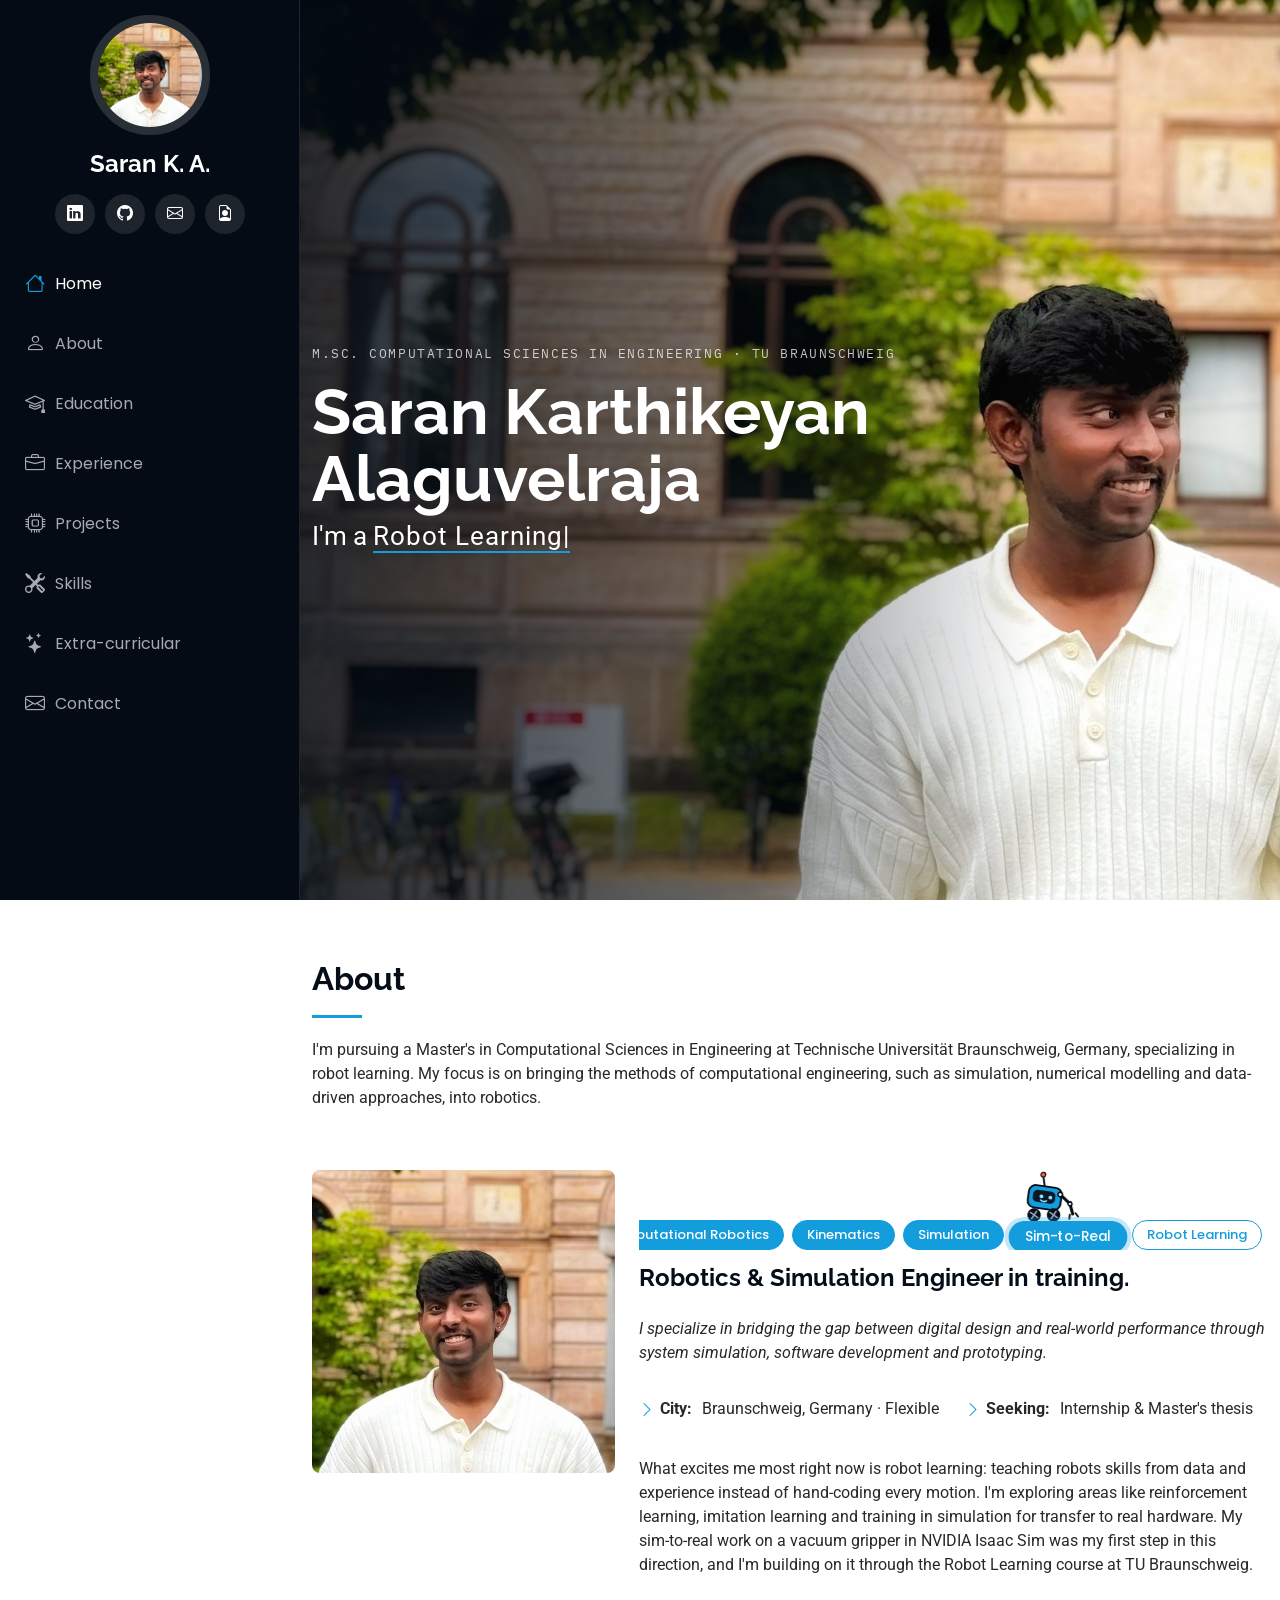
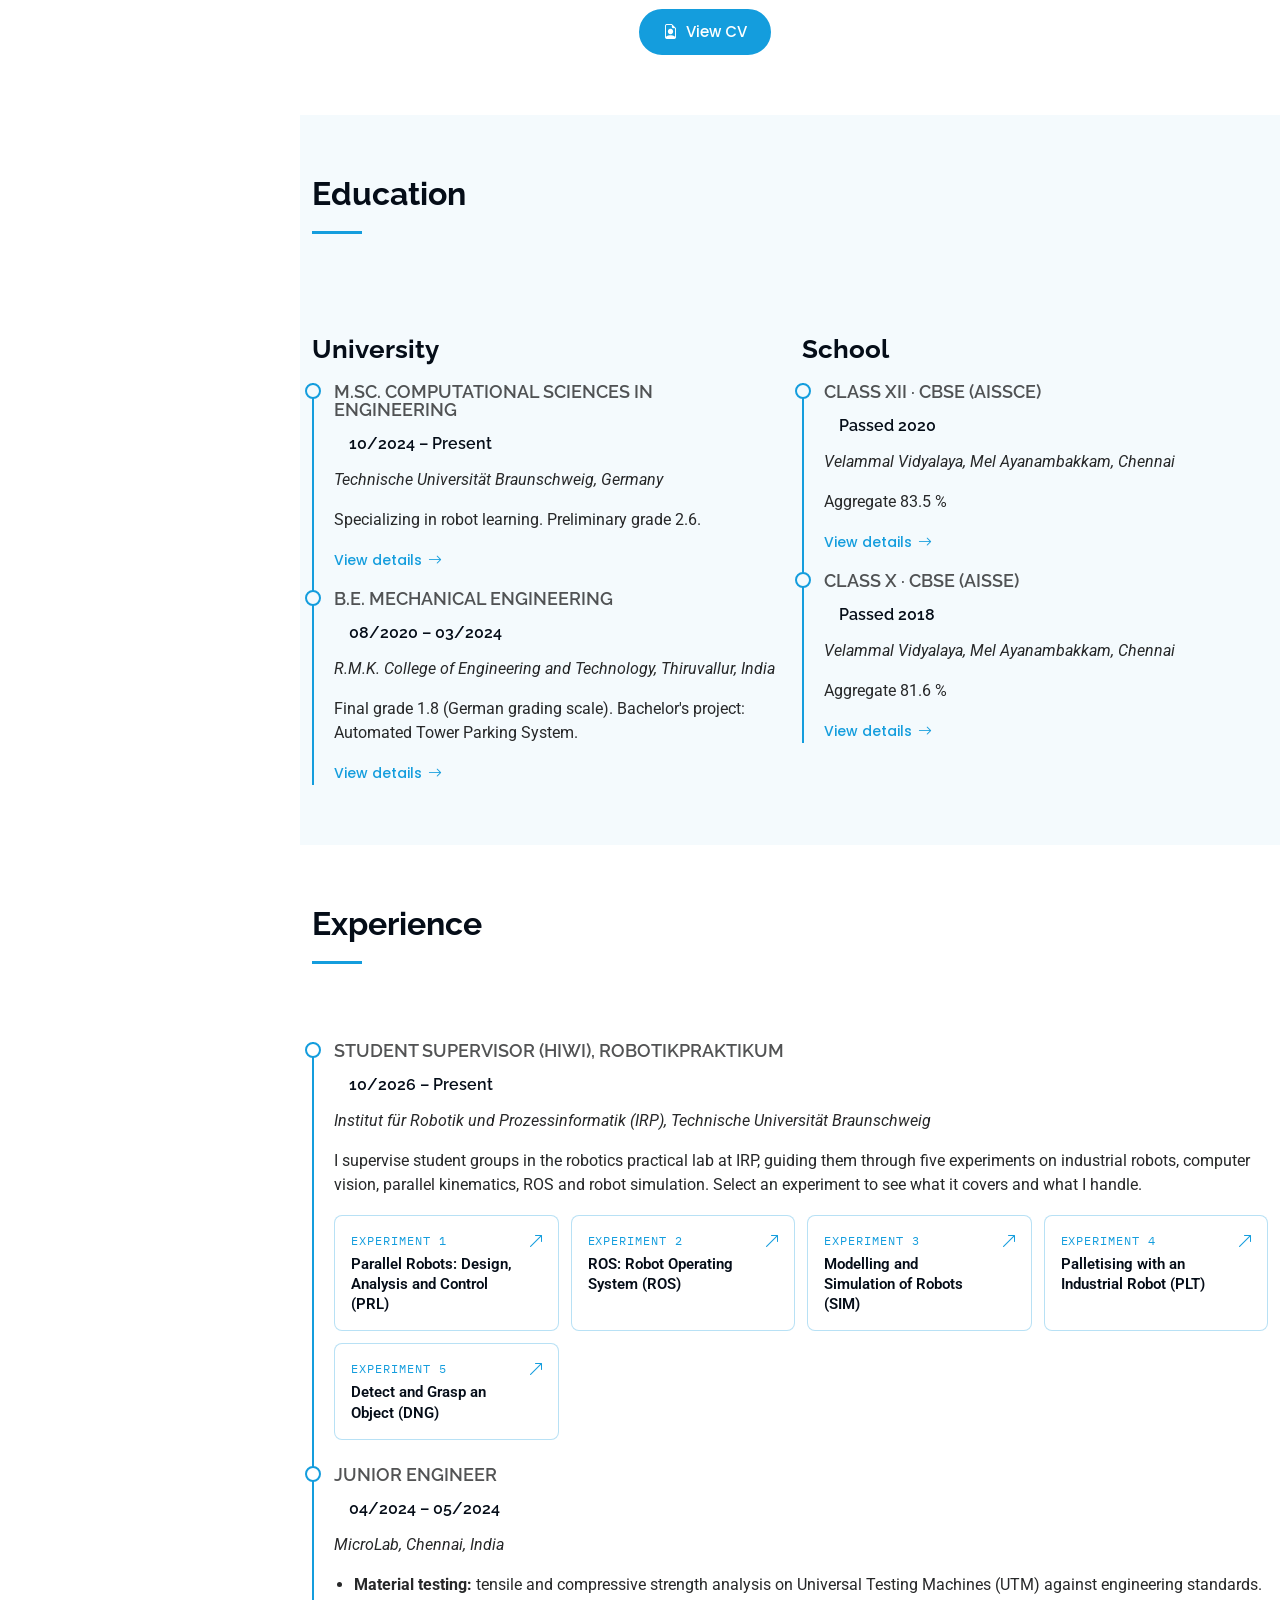
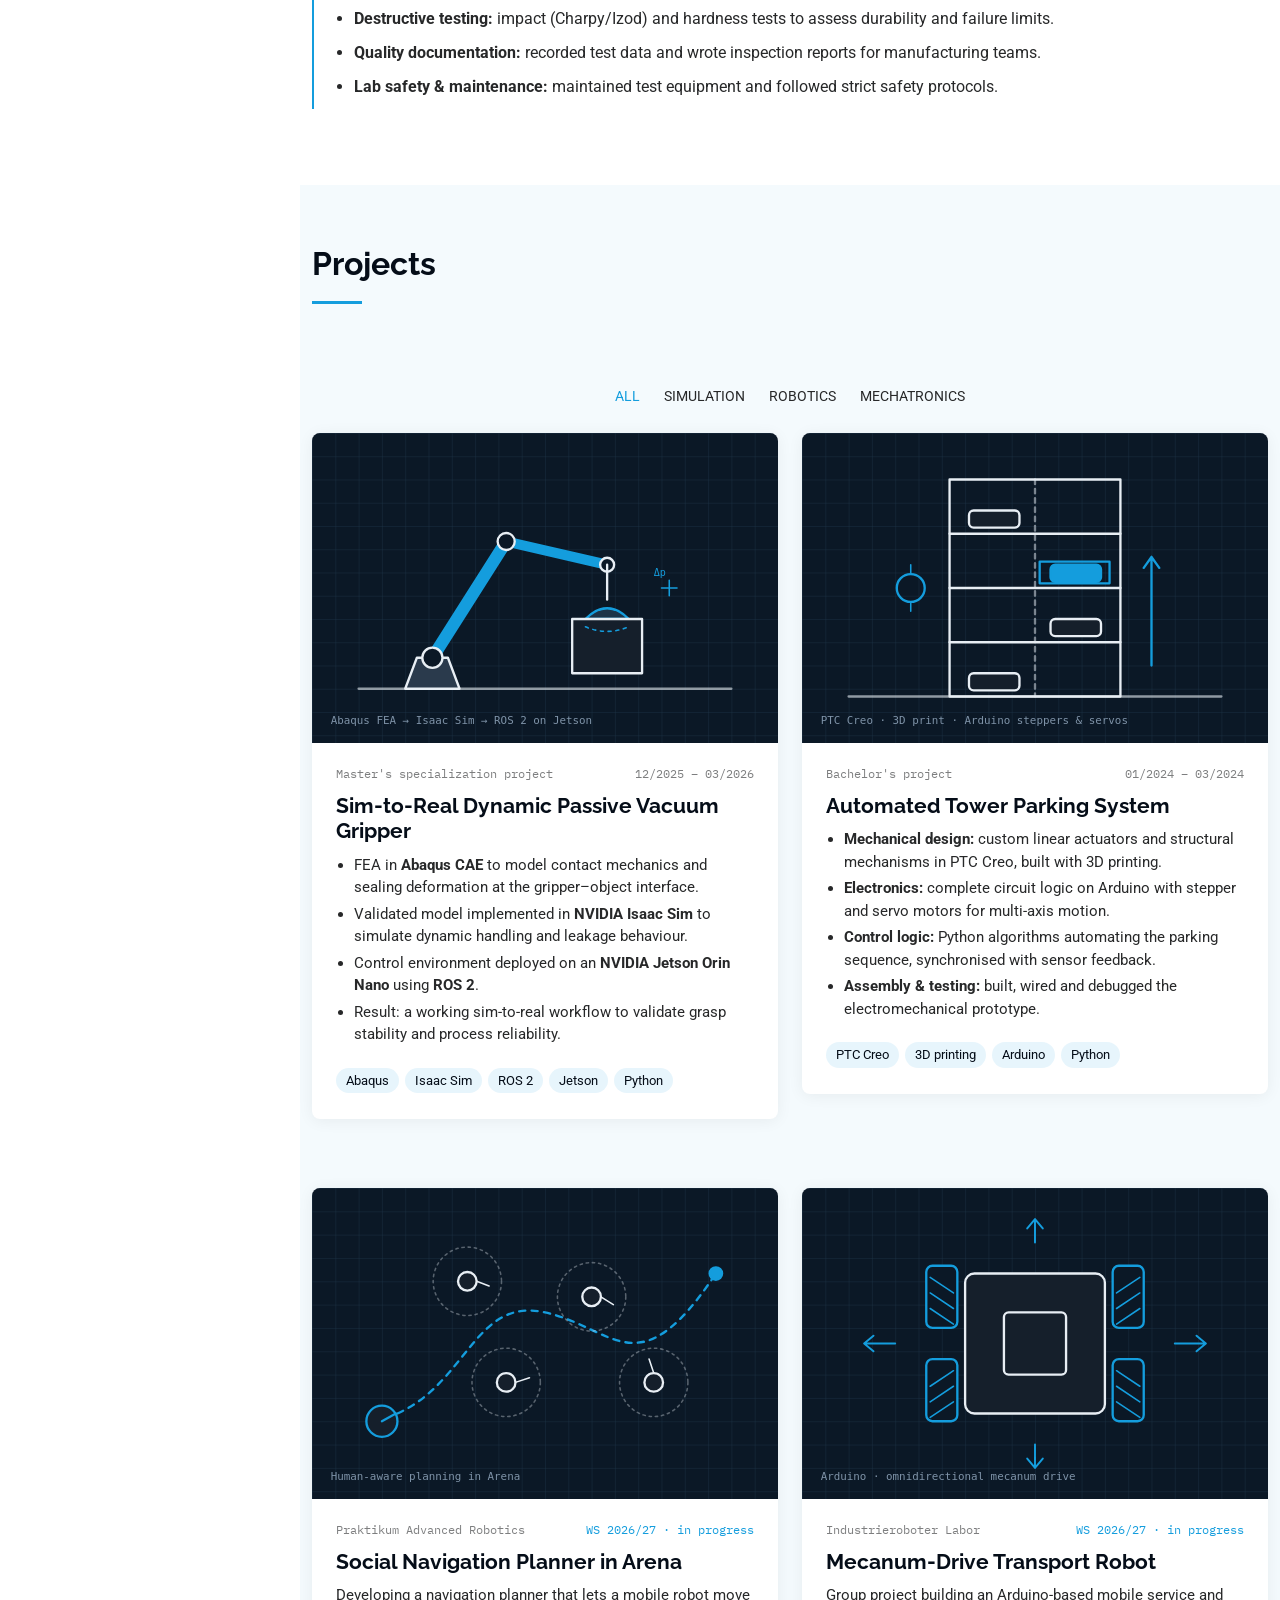
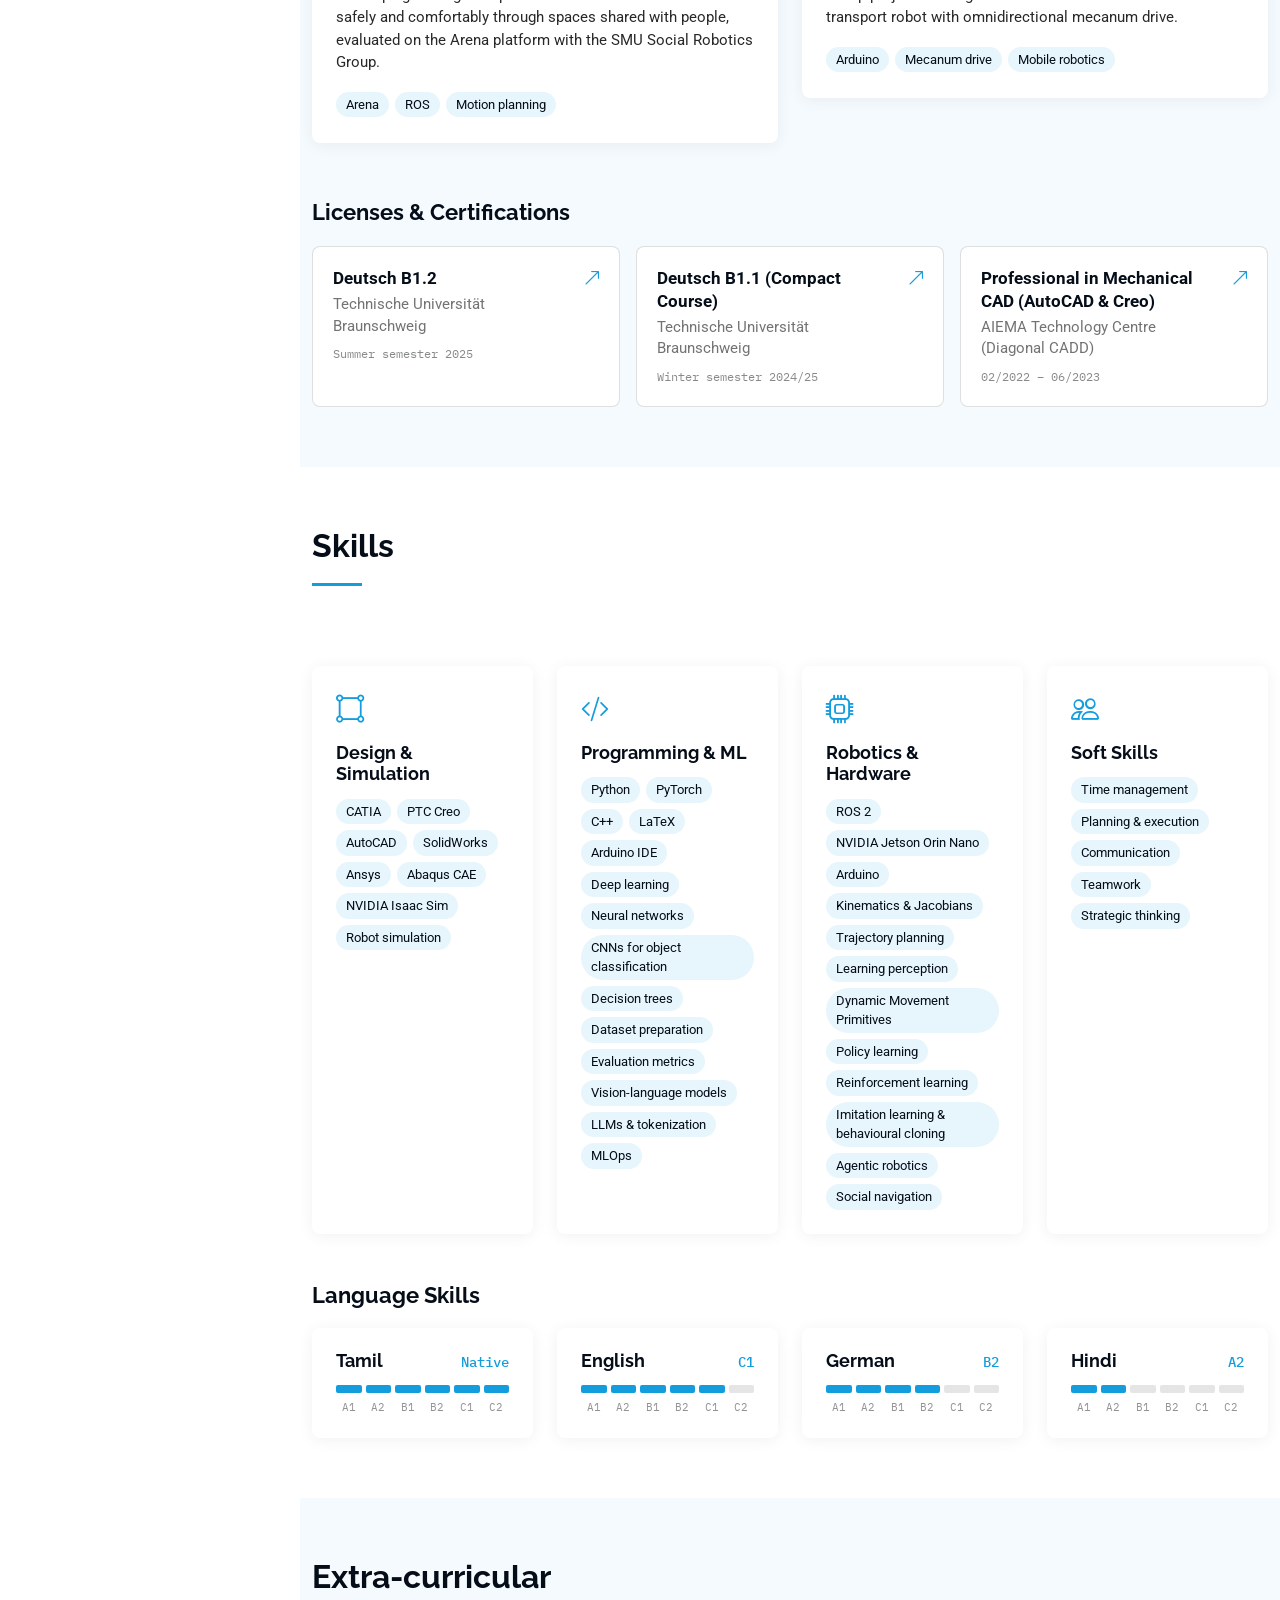
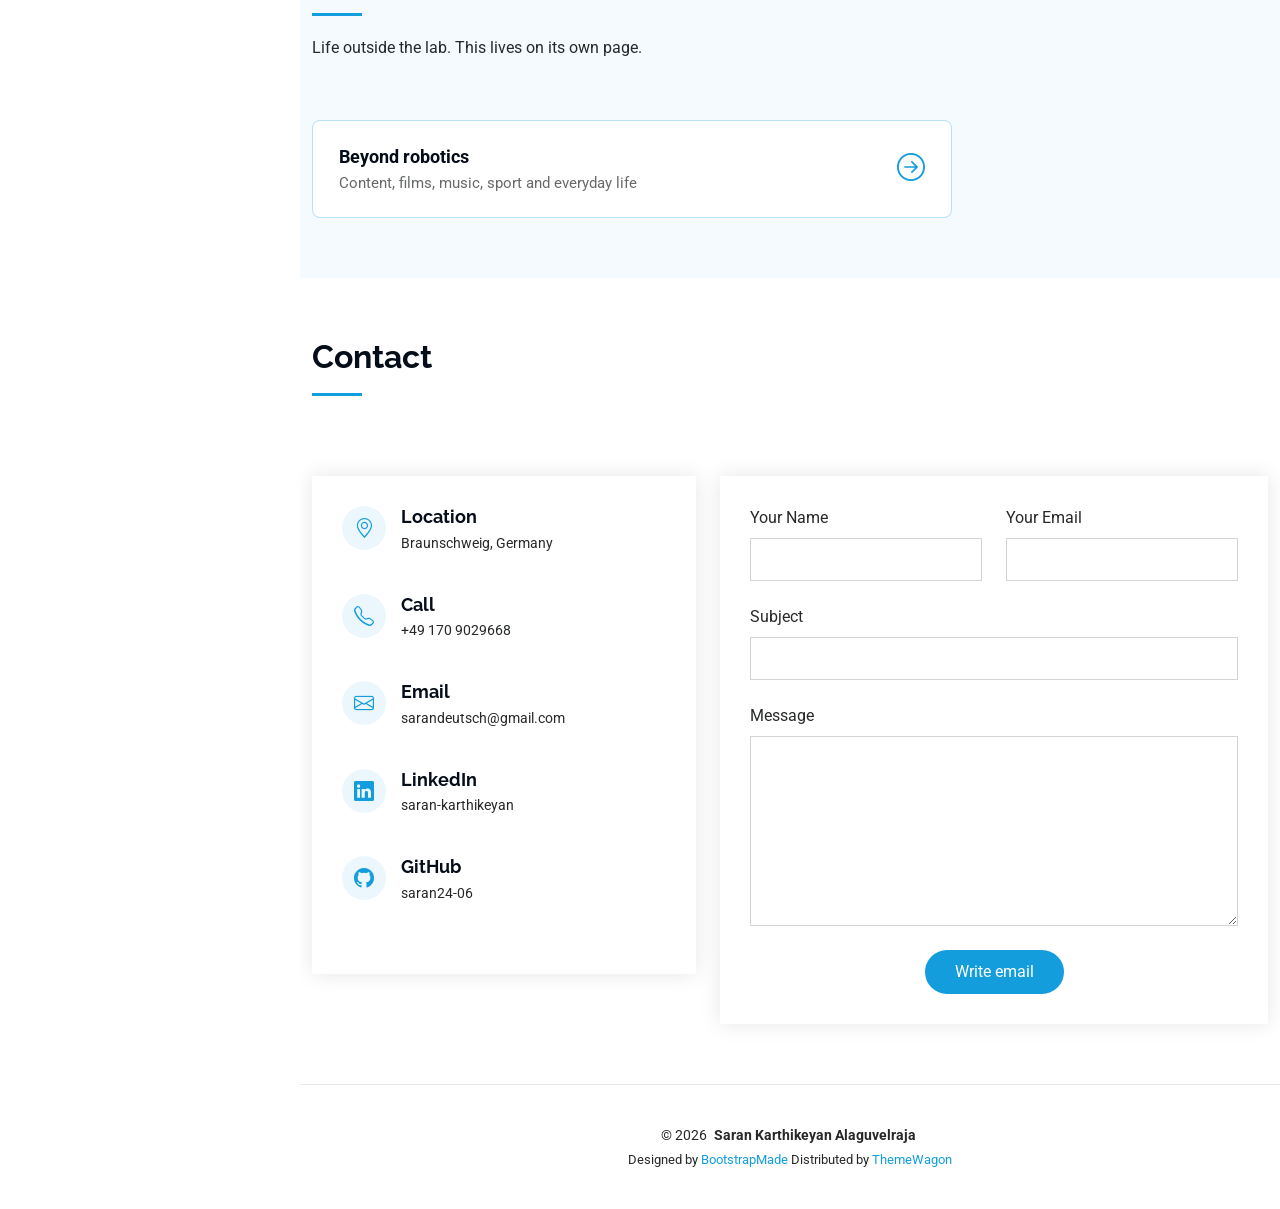
==== index.html @ 9e49f406 "Add files via upload" ====
<!DOCTYPE html>
<html lang="en">

<head>
  <meta charset="utf-8">
  <meta content="width=device-width, initial-scale=1.0" name="viewport">
  <title>Saran Karthikeyan Alaguvelraja | Robotics &amp; Simulation</title>
  <meta content="Portfolio of Saran Karthikeyan Alaguvelraja, M.Sc. student in Computational Sciences in Engineering at TU Braunschweig, working on robotics, simulation and sim-to-real transfer." name="description">
  <meta content="Saran Karthikeyan Alaguvelraja, robotics, Isaac Sim, ROS 2, sim-to-real, TU Braunschweig, mechanical engineering" name="keywords">

  <!-- Favicons -->
  <link href="assets/img/favicon.png" rel="icon">
  <link href="assets/img/apple-touch-icon.png" rel="apple-touch-icon">

  <!-- Fonts -->
  <link href="https://fonts.googleapis.com" rel="preconnect">
  <link href="https://fonts.gstatic.com" rel="preconnect" crossorigin>
  <link href="https://fonts.googleapis.com/css2?family=Roboto:wght@300;400;500;700&family=Poppins:wght@400;500;600;700&family=Raleway:wght@500;600;700;800&family=IBM+Plex+Mono:wght@400;500&display=swap" rel="stylesheet">

  <!-- Vendor CSS Files -->
  <link href="assets/vendor/bootstrap/css/bootstrap.min.css" rel="stylesheet">
  <link href="assets/vendor/bootstrap-icons/bootstrap-icons.css" rel="stylesheet">
  <link href="assets/vendor/aos/aos.css" rel="stylesheet">
  <link href="assets/vendor/glightbox/css/glightbox.min.css" rel="stylesheet">
  <link href="assets/vendor/swiper/swiper-bundle.min.css" rel="stylesheet">

  <!-- Main CSS File -->
  <link href="assets/css/main.css" rel="stylesheet">
  <!-- Custom additions (hero photo, project cards, pop-ups, languages) -->
  <link href="assets/css/custom.css" rel="stylesheet">

  <!-- =======================================================
  * Template Name: iPortfolio
  * Template URL: https://bootstrapmade.com/iportfolio-bootstrap-portfolio-websites-template/
  * Updated: Jun 29 2024 with Bootstrap v5.3.3
  * Author: BootstrapMade.com
  * License: https://bootstrapmade.com/license/
  ======================================================== -->
</head>

<body class="index-page">

  <header id="header" class="header dark-background d-flex flex-column">
    <i class="header-toggle d-xl-none bi bi-list"></i>

    <div class="profile-img">
      <img src="assets/img/profile.jpg" alt="Saran Karthikeyan Alaguvelraja" class="img-fluid rounded-circle">
    </div>

    <a href="index.html" class="logo d-flex align-items-center justify-content-center">
      <h1 class="sitename">Saran K. A.</h1>
    </a>

    <div class="social-links text-center">
      <a href="https://www.linkedin.com/in/saran-karthikeyan-8b158a219/" class="linkedin" target="_blank" rel="noopener" title="LinkedIn"><i class="bi bi-linkedin"></i></a>
      <a href="https://github.com/saran24-06" class="github" target="_blank" rel="noopener" title="GitHub"><i class="bi bi-github"></i></a>
      <a href="mailto:sarandeutsch@gmail.com" class="email" title="Email"><i class="bi bi-envelope"></i></a>
      <a href="#" data-bs-toggle="modal" data-bs-target="#cvModal" title="View CV"><i class="bi bi-file-earmark-person"></i></a>
    </div>

    <nav id="navmenu" class="navmenu">
      <ul>
        <li><a href="#hero" class="active"><i class="bi bi-house navicon"></i> Home</a></li>
        <li><a href="#about"><i class="bi bi-person navicon"></i> About</a></li>
        <li><a href="#education"><i class="bi bi-mortarboard navicon"></i> Education</a></li>
        <li><a href="#experience"><i class="bi bi-briefcase navicon"></i> Experience</a></li>
        <li><a href="#portfolio"><i class="bi bi-cpu navicon"></i> Projects</a></li>
        <li><a href="#skills"><i class="bi bi-tools navicon"></i> Skills</a></li>
        <li><a href="#extracurricular"><i class="bi bi-stars navicon"></i> Extra-curricular</a></li>
        <li><a href="#contact"><i class="bi bi-envelope navicon"></i> Contact</a></li>
      </ul>
    </nav>

  </header>

  <main class="main">

    <!-- Hero Section: background photo (assets/img/hero.jpg) -->
    <section id="hero" class="hero section dark-background">

      <img src="assets/img/hero.jpg" alt="Saran Karthikeyan Alaguvelraja in front of TU Braunschweig" class="hero-photo" data-aos="fade-in">

      <div class="container" data-aos="fade-up" data-aos-delay="100">
        <p class="hero-eyebrow">M.Sc. Computational Sciences in Engineering · TU Braunschweig</p>
        <h2>Saran Karthikeyan<br>Alaguvelraja</h2>
        <p>I'm a <span class="typed" data-typed-items="Robotics Engineer, Robot Learning Enthusiast">Robotics Engineer</span><span class="typed-cursor typed-cursor--blink" aria-hidden="true"></span></p>
      </div>

    </section><!-- /Hero Section -->

    <!-- About Section -->
    <section id="about" class="about section">

      <div class="container section-title" data-aos="fade-up">
        <h2>About</h2>
        <p>I'm pursuing a Master's in Computational Sciences in Engineering at Technische Universität Braunschweig, Germany, specializing in robot learning. My focus is on bringing the methods of computational engineering, such as simulation, numerical modelling and data-driven approaches, into robotics.</p>
      </div>

      <div class="container" data-aos="fade-up" data-aos-delay="100">

        <div class="row gy-4 justify-content-center">
          <div class="col-lg-4">
            <img src="assets/img/profile.jpg" class="img-fluid about-photo" alt="Saran Karthikeyan Alaguvelraja">
          </div>
          <div class="col-lg-8 content">
            <!-- Scroll rover: drives along the tags as you scroll into About (assets/js/rover.js) -->
            <div class="tag-scroller" id="rover-scroll">
              <div class="rover-track" id="rover-track">
                <div class="rover" id="rover" aria-hidden="true">
                  <svg viewBox="0 0 96 80" width="72" height="60">
                    <g class="rv-body-group">
                      <line x1="34" y1="22" x2="30" y2="8" class="rv-line"/>
                      <circle cx="30" cy="7" r="3.2" class="rv-led"/>
                      <rect x="14" y="22" width="44" height="30" rx="9" class="rv-body"/>
                      <rect x="20" y="28" width="30" height="16" rx="6" class="rv-face"/>
                      <g class="rv-eyes"><circle cx="29" cy="36" r="2.6" class="rv-eye"/><circle cx="41" cy="36" r="2.6" class="rv-eye"/></g>
                      <path d="M31 41 q4 3 8 0" class="rv-smile"/>
                      <g class="rv-arm" transform="translate(56 30)">
                        <g class="rv-upper"><line x1="0" y1="0" x2="18" y2="0" class="rv-link"/>
                          <g class="rv-fore" transform="translate(18 0)"><line x1="0" y1="0" x2="14" y2="0" class="rv-link"/>
                            <path d="M14 -4 l5 -2 M14 4 l5 2" class="rv-claw"/><circle cx="0" cy="0" r="2.6" class="rv-joint"/></g>
                          <circle cx="0" cy="0" r="3" class="rv-joint"/></g>
                      </g>
                    </g>
                    <g class="rv-wheel" transform="translate(24 60)"><circle r="9" class="rv-tyre"/><line x1="-6" y1="0" x2="6" y2="0" class="rv-spoke"/><line x1="0" y1="-6" x2="0" y2="6" class="rv-spoke"/></g>
                    <g class="rv-wheel" transform="translate(50 60)"><circle r="9" class="rv-tyre"/><line x1="-6" y1="0" x2="6" y2="0" class="rv-spoke"/><line x1="0" y1="-6" x2="0" y2="6" class="rv-spoke"/></g>
                  </svg>
                </div>
                <div class="about-tags" id="about-tags"><span>Computational Robotics</span><span>Kinematics</span><span>Simulation</span><span>Sim-to-Real</span><span>Robot Learning</span></div>
              </div>
            </div>
            <h2>Robotics &amp; Simulation Engineer in training.</h2>
            <p class="fst-italic py-3">
              I specialize in bridging the gap between digital design and real-world performance through system simulation, software development and prototyping.
            </p>
            <div class="row">
              <div class="col-lg-6">
                <ul>
                  <li><i class="bi bi-chevron-right"></i> <strong>City:</strong> <span>Braunschweig, Germany · Flexible</span></li>
                </ul>
              </div>
              <div class="col-lg-6">
                <ul>
                  <li><i class="bi bi-chevron-right"></i> <strong>Seeking:</strong> <span>Internship &amp; Master's thesis</span></li>
                </ul>
              </div>
            </div>
            <p class="py-3">
              What excites me most right now is robot learning: teaching robots skills from data and experience instead of hand-coding every motion. I'm exploring areas like reinforcement learning, imitation learning and training in simulation for transfer to real hardware. My sim-to-real work on a vacuum gripper in NVIDIA Isaac Sim was my first step in this direction, and I'm building on it through the Robot Learning course at TU Braunschweig.
            </p>
            <div class="about-actions">
              <button type="button" class="btn-cv primary" data-bs-toggle="modal" data-bs-target="#cvModal"><i class="bi bi-file-earmark-person"></i> View CV</button>
            </div>
          </div>
        </div>

      </div>

    </section><!-- /About Section -->

    <!-- Education Section -->
    <section id="education" class="resume education section light-background">

      <div class="container section-title" data-aos="fade-up">
        <h2>Education</h2>
      </div>

      <div class="container">
        <div class="row">

          <div class="col-lg-6" data-aos="fade-up" data-aos-delay="100">
            <h3 class="resume-title">University</h3>
            <div class="resume-item">
              <h4>M.Sc. Computational Sciences in Engineering</h4>
              <h5>10/2024 – Present</h5>
              <p><em>Technische Universität Braunschweig, Germany</em></p>
              <p>Specializing in robot learning. Preliminary grade 2.6.</p>
              <button type="button" class="detail-link" data-edu="edu-msc">View details <i class="bi bi-arrow-right"></i></button>
            </div>
            <div class="resume-item">
              <h4>B.E. Mechanical Engineering</h4>
              <h5>08/2020 – 03/2024</h5>
              <p><em>R.M.K. College of Engineering and Technology, Thiruvallur, India</em></p>
              <p>Final grade 1.8 (German grading scale). Bachelor's project: Automated Tower Parking System.</p>
              <button type="button" class="detail-link" data-edu="edu-be">View details <i class="bi bi-arrow-right"></i></button>
            </div>
          </div>

          <div class="col-lg-6" data-aos="fade-up" data-aos-delay="200">
            <h3 class="resume-title">School</h3>
            <div class="resume-item">
              <h4>Class XII · CBSE (AISSCE)</h4>
              <h5>Passed 2020</h5>
              <p><em>Velammal Vidyalaya, Mel Ayanambakkam, Chennai</em></p>
              <p>Aggregate 83.5 %</p>
              <button type="button" class="detail-link" data-edu="edu-12">View details <i class="bi bi-arrow-right"></i></button>
            </div>
            <div class="resume-item">
              <h4>Class X · CBSE (AISSE)</h4>
              <h5>Passed 2018</h5>
              <p><em>Velammal Vidyalaya, Mel Ayanambakkam, Chennai</em></p>
              <p>Aggregate 81.6 %</p>
              <button type="button" class="detail-link" data-edu="edu-10">View details <i class="bi bi-arrow-right"></i></button>
            </div>
          </div>

        </div>
      </div>

    </section><!-- /Education Section -->

    <!-- Experience Section -->
    <section id="experience" class="resume experience section">

      <div class="container section-title" data-aos="fade-up">
        <h2>Experience</h2>
      </div>

      <div class="container">

        <div class="resume-item" data-aos="fade-up" data-aos-delay="100">
          <h4>Student Supervisor (HiWi), Robotikpraktikum</h4>
          <h5>10/2026 – Present</h5>
          <p><em>Institut für Robotik und Prozessinformatik (IRP), Technische Universität Braunschweig</em></p>
          <p>I supervise student groups in the robotics practical lab at IRP, guiding them through five experiments on industrial robots, computer vision, parallel kinematics, ROS and robot simulation. Select an experiment to see what it covers and what I handle.</p>

          <div class="topic-grid">
            <!-- Each button opens the experiment pop-up. Edit titles and texts in the TOPICS list near the end of this file. -->
            <button type="button" class="topic-card" data-topic="0"><span class="topic-no">Experiment 1</span><span class="topic-name">Topic title coming soon</span><i class="bi bi-arrow-up-right"></i></button>
            <button type="button" class="topic-card" data-topic="1"><span class="topic-no">Experiment 2</span><span class="topic-name">Topic title coming soon</span><i class="bi bi-arrow-up-right"></i></button>
            <button type="button" class="topic-card" data-topic="2"><span class="topic-no">Experiment 3</span><span class="topic-name">Topic title coming soon</span><i class="bi bi-arrow-up-right"></i></button>
            <button type="button" class="topic-card" data-topic="3"><span class="topic-no">Experiment 4</span><span class="topic-name">Topic title coming soon</span><i class="bi bi-arrow-up-right"></i></button>
            <button type="button" class="topic-card" data-topic="4"><span class="topic-no">Experiment 5</span><span class="topic-name">Topic title coming soon</span><i class="bi bi-arrow-up-right"></i></button>
          </div>
        </div>

        <div class="resume-item" data-aos="fade-up" data-aos-delay="200">
          <h4>Junior Engineer</h4>
          <h5>04/2024 – 05/2024</h5>
          <p><em>MicroLab, Chennai, India</em></p>
          <ul>
            <li><strong>Material testing:</strong> tensile and compressive strength analysis on Universal Testing Machines (UTM) against engineering standards.</li>
            <li><strong>Destructive testing:</strong> impact (Charpy/Izod) and hardness tests to assess durability and failure limits.</li>
            <li><strong>Quality documentation:</strong> recorded test data and wrote inspection reports for manufacturing teams.</li>
            <li><strong>Lab safety &amp; maintenance:</strong> maintained test equipment and followed strict safety protocols.</li>
          </ul>
        </div>

      </div>

    </section><!-- /Experience Section -->

    <!-- Projects Section (uses the template's filterable portfolio grid) -->
    <section id="portfolio" class="portfolio section light-background">

      <div class="container section-title" data-aos="fade-up">
        <h2>Projects</h2>
      </div>

      <div class="container">

        <div class="isotope-layout" data-default-filter="*" data-layout="fitRows" data-sort="original-order">

          <ul class="portfolio-filters isotope-filters" data-aos="fade-up" data-aos-delay="100">
            <li data-filter="*" class="filter-active">All</li>
            <li data-filter=".filter-sim">Simulation</li>
            <li data-filter=".filter-robotics">Robotics</li>
            <li data-filter=".filter-mechatronics">Mechatronics</li>
          </ul>

          <div class="row gy-4 isotope-container" data-aos="fade-up" data-aos-delay="200">

            <div class="col-lg-6 portfolio-item isotope-item filter-sim filter-robotics">
              <article class="project-card">
                <a href="assets/img/portfolio/vacuum-gripper.svg" class="glightbox project-img" data-gallery="projects" title="Sim-to-Real Dynamic Passive Vacuum Gripper">
                  <img src="assets/img/portfolio/vacuum-gripper.svg" class="img-fluid" alt="Drawing of a robot arm with a suction gripper lifting a box">
                </a>
                <div class="project-body">
                  <div class="project-meta"><span>Master's specialization project</span><span>12/2025 – 03/2026</span></div>
                  <h3>Sim-to-Real Dynamic Passive Vacuum Gripper</h3>
                  <ul>
                    <li>FEA in <strong>Abaqus CAE</strong> to model contact mechanics and sealing deformation at the gripper–object interface.</li>
                    <li>Validated model implemented in <strong>NVIDIA Isaac Sim</strong> to simulate dynamic handling and leakage behaviour.</li>
                    <li>Control environment deployed on an <strong>NVIDIA Jetson Orin Nano</strong> using <strong>ROS 2</strong>.</li>
                    <li>Result: a working sim-to-real workflow to validate grasp stability and process reliability.</li>
                  </ul>
                  <div class="chips"><span>Abaqus</span><span>Isaac Sim</span><span>ROS 2</span><span>Jetson</span><span>Python</span></div>
                </div>
              </article>
            </div>

            <div class="col-lg-6 portfolio-item isotope-item filter-mechatronics">
              <article class="project-card">
                <a href="assets/img/portfolio/tower-parking.svg" class="glightbox project-img" data-gallery="projects" title="Automated Tower Parking System">
                  <img src="assets/img/portfolio/tower-parking.svg" class="img-fluid" alt="Drawing of a multi-level parking tower with a lift">
                </a>
                <div class="project-body">
                  <div class="project-meta"><span>Bachelor's project</span><span>01/2024 – 03/2024</span></div>
                  <h3>Automated Tower Parking System</h3>
                  <ul>
                    <li><strong>Mechanical design:</strong> custom linear actuators and structural mechanisms in PTC Creo, built with 3D printing.</li>
                    <li><strong>Electronics:</strong> complete circuit logic on Arduino with stepper and servo motors for multi-axis motion.</li>
                    <li><strong>Control logic:</strong> Python algorithms automating the parking sequence, synchronised with sensor feedback.</li>
                    <li><strong>Assembly &amp; testing:</strong> built, wired and debugged the electromechanical prototype.</li>
                  </ul>
                  <div class="chips"><span>PTC Creo</span><span>3D printing</span><span>Arduino</span><span>Python</span></div>
                </div>
              </article>
            </div>

            <div class="col-lg-6 portfolio-item isotope-item filter-robotics filter-sim">
              <article class="project-card">
                <a href="assets/img/portfolio/social-navigation.svg" class="glightbox project-img" data-gallery="projects" title="Social Navigation Planner">
                  <img src="assets/img/portfolio/social-navigation.svg" class="img-fluid" alt="Drawing of a robot path curving around pedestrians">
                </a>
                <div class="project-body">
                  <div class="project-meta"><span>Praktikum Advanced Robotics</span><span class="in-progress">WS 2026/27 · in progress</span></div>
                  <h3>Social Navigation Planner in Arena</h3>
                  <p>Developing a navigation planner that lets a mobile robot move safely and comfortably through spaces shared with people, evaluated on the Arena platform with the SMU Social Robotics Group.</p>
                  <div class="chips"><span>Arena</span><span>ROS</span><span>Motion planning</span></div>
                </div>
              </article>
            </div>

            <div class="col-lg-6 portfolio-item isotope-item filter-robotics filter-mechatronics">
              <article class="project-card">
                <a href="assets/img/portfolio/mecanum-robot.svg" class="glightbox project-img" data-gallery="projects" title="Mecanum-Drive Transport Robot">
                  <img src="assets/img/portfolio/mecanum-robot.svg" class="img-fluid" alt="Top-view drawing of a mecanum-wheel robot chassis">
                </a>
                <div class="project-body">
                  <div class="project-meta"><span>Industrieroboter Labor</span><span class="in-progress">WS 2026/27 · in progress</span></div>
                  <h3>Mecanum-Drive Transport Robot</h3>
                  <p>Group project building an Arduino-based mobile service and transport robot with omnidirectional mecanum drive.</p>
                  <div class="chips"><span>Arduino</span><span>Mecanum drive</span><span>Mobile robotics</span></div>
                </div>
              </article>
            </div>

          </div>

        </div>


        <div class="certs-block" data-aos="fade-up">
          <h3 class="sub-title">Licenses &amp; Certifications</h3>
          <div class="cert-grid">
            <button type="button" class="cert-tile" data-bs-toggle="modal" data-bs-target="#certB12">
              <span class="cert-name">Deutsch B1.2</span>
              <span class="cert-issuer">Technische Universität Braunschweig</span>
              <span class="cert-date">Summer semester 2025</span>
              <i class="bi bi-arrow-up-right"></i>
            </button>
            <button type="button" class="cert-tile" data-bs-toggle="modal" data-bs-target="#certB11">
              <span class="cert-name">Deutsch B1.1 (Compact Course)</span>
              <span class="cert-issuer">Technische Universität Braunschweig</span>
              <span class="cert-date">Winter semester 2024/25</span>
              <i class="bi bi-arrow-up-right"></i>
            </button>
            <button type="button" class="cert-tile" data-bs-toggle="modal" data-bs-target="#certModal">
              <span class="cert-name">Professional in Mechanical CAD (AutoCAD &amp; Creo)</span>
              <span class="cert-issuer">AIEMA Technology Centre (Diagonal CADD)</span>
              <span class="cert-date">02/2022 – 06/2023</span>
              <i class="bi bi-arrow-up-right"></i>
            </button>
          </div>
        </div>
      </div>

    </section><!-- /Projects Section -->

    <!-- Skills Section -->
    <section id="skills" class="skills section">

      <div class="container section-title" data-aos="fade-up">
        <h2>Skills</h2>
      </div>

      <div class="container" data-aos="fade-up" data-aos-delay="100">
        <div class="row gy-4">

          <div class="col-lg-3 col-md-6">
            <div class="skill-group">
              <i class="bi bi-bounding-box-circles"></i>
              <h4>Design &amp; Simulation</h4>
              <div class="chips">
                <span>CATIA</span><span>PTC Creo</span><span>AutoCAD</span><span>SolidWorks</span><span>Ansys</span><span>Abaqus CAE</span><span>NVIDIA Isaac Sim</span><span>Robot simulation</span>
              </div>
            </div>
          </div>

          <div class="col-lg-3 col-md-6">
            <div class="skill-group">
              <i class="bi bi-code-slash"></i>
              <h4>Programming &amp; ML</h4>
              <div class="chips">
                <span>Python</span><span>PyTorch</span><span>C++</span><span>LaTeX</span><span>Arduino IDE</span><span>Deep learning</span><span>Neural networks</span><span>CNNs for object classification</span><span>Decision trees</span><span>Dataset preparation</span><span>Evaluation metrics</span><span>Vision-language models</span><span>LLMs &amp; tokenization</span><span>MLOps</span>
              </div>
            </div>
          </div>

          <div class="col-lg-3 col-md-6">
            <div class="skill-group">
              <i class="bi bi-cpu"></i>
              <h4>Robotics &amp; Hardware</h4>
              <div class="chips">
                <span>ROS 2</span><span>NVIDIA Jetson Orin Nano</span><span>Arduino</span><span>Kinematics &amp; Jacobians</span><span>Trajectory planning</span><span>Learning perception</span><span>Dynamic Movement Primitives</span><span>Policy learning</span><span>Reinforcement learning</span><span>Imitation learning &amp; behavioural cloning</span><span>Agentic robotics</span><span>Social navigation</span>
              </div>
            </div>
          </div>

          <div class="col-lg-3 col-md-6">
            <div class="skill-group">
              <i class="bi bi-people"></i>
              <h4>Soft Skills</h4>
              <div class="chips">
                <span>Time management</span><span>Planning &amp; execution</span><span>Communication</span><span>Teamwork</span><span>Strategic thinking</span>
              </div>
            </div>
          </div>

        </div>

        <h3 class="sub-title" data-aos="fade-up">Language Skills</h3>
        <div class="row gy-4" data-aos="fade-up" data-aos-delay="100">
          <!-- CEFR scale: fill = how many of A1 A2 B1 B2 C1 C2 are reached -->
          <div class="col-lg-3 col-md-6">
            <div class="lang-card">
              <div class="lang-head"><h4>Tamil</h4><span class="lang-level">Native</span></div>
              <div class="cefr" aria-label="Native speaker"><i class="on"></i><i class="on"></i><i class="on"></i><i class="on"></i><i class="on"></i><i class="on"></i></div>
              <div class="cefr-scale"><span>A1</span><span>A2</span><span>B1</span><span>B2</span><span>C1</span><span>C2</span></div>
            </div>
          </div>
          <div class="col-lg-3 col-md-6">
            <div class="lang-card">
              <div class="lang-head"><h4>English</h4><span class="lang-level">C1</span></div>
              <div class="cefr" aria-label="Level C1"><i class="on"></i><i class="on"></i><i class="on"></i><i class="on"></i><i class="on"></i><i></i></div>
              <div class="cefr-scale"><span>A1</span><span>A2</span><span>B1</span><span>B2</span><span>C1</span><span>C2</span></div>
            </div>
          </div>
          <div class="col-lg-3 col-md-6">
            <div class="lang-card">
              <div class="lang-head"><h4>German</h4><span class="lang-level">B2</span></div>
              <div class="cefr" aria-label="Level B2"><i class="on"></i><i class="on"></i><i class="on"></i><i class="on"></i><i></i><i></i></div>
              <div class="cefr-scale"><span>A1</span><span>A2</span><span>B1</span><span>B2</span><span>C1</span><span>C2</span></div>
            </div>
          </div>
          <div class="col-lg-3 col-md-6">
            <div class="lang-card">
              <div class="lang-head"><h4>Hindi</h4><span class="lang-level">A2</span></div>
              <div class="cefr" aria-label="Level A2"><i class="on"></i><i class="on"></i><i></i><i></i><i></i><i></i></div>
              <div class="cefr-scale"><span>A1</span><span>A2</span><span>B1</span><span>B2</span><span>C1</span><span>C2</span></div>
            </div>
          </div>
        </div>
      </div>

    </section><!-- /Skills Section -->

    <!-- Extra-curricular Section: links to a separate, personal page (life.html) -->
    <section id="extracurricular" class="extracurricular section light-background">

      <div class="container section-title" data-aos="fade-up">
        <h2>Extra-curricular</h2>
        <p>Life outside the lab. This lives on its own page.</p>
      </div>

      <div class="container" data-aos="fade-up" data-aos-delay="100">
        <a href="life.html" class="life-link">
          <span class="life-text">
            <strong>Beyond robotics</strong>
            <span>Content, films, music, sport and everyday life</span>
          </span>
          <i class="bi bi-arrow-right-circle"></i>
        </a>
      </div>

    </section><!-- /Extra-curricular Section -->

    <!-- Contact Section -->
    <section id="contact" class="contact section">

      <div class="container section-title" data-aos="fade-up">
        <h2>Contact</h2>
      </div>

      <div class="container" data-aos="fade-up" data-aos-delay="100">

        <div class="row gy-4">

          <div class="col-lg-5">
            <div class="info-wrap">
              <div class="info-item d-flex" data-aos="fade-up" data-aos-delay="200">
                <i class="bi bi-geo-alt flex-shrink-0"></i>
                <div>
                  <h3>Location</h3>
                  <p>Braunschweig, Germany</p>
                </div>
              </div>

              <div class="info-item d-flex" data-aos="fade-up" data-aos-delay="300">
                <i class="bi bi-telephone flex-shrink-0"></i>
                <div>
                  <h3>Call</h3>
                  <p>+49 170 9029668</p>
                </div>
              </div>

              <div class="info-item d-flex" data-aos="fade-up" data-aos-delay="400">
                <i class="bi bi-envelope flex-shrink-0"></i>
                <div>
                  <h3>Email</h3>
                  <p><a href="mailto:sarandeutsch@gmail.com">sarandeutsch@gmail.com</a></p>
                </div>
              </div>

              <div class="info-item d-flex" data-aos="fade-up" data-aos-delay="500">
                <i class="bi bi-linkedin flex-shrink-0"></i>
                <div>
                  <h3>LinkedIn</h3>
                  <p><a href="https://www.linkedin.com/in/saran-karthikeyan-8b158a219/" target="_blank" rel="noopener">saran-karthikeyan</a></p>
                </div>
              </div>

              <div class="info-item d-flex" data-aos="fade-up" data-aos-delay="600">
                <i class="bi bi-github flex-shrink-0"></i>
                <div>
                  <h3>GitHub</h3>
                  <p><a href="https://github.com/saran24-06" target="_blank" rel="noopener">saran24-06</a></p>
                </div>
              </div>
            </div>
          </div>

          <div class="col-lg-7">
            <!-- GitHub Pages can't run PHP, so this form opens the visitor's email app with the message filled in -->
            <form id="mail-form" class="php-email-form" data-aos="fade-up" data-aos-delay="200">
              <div class="row gy-4">
                <div class="col-md-6">
                  <label for="name-field" class="pb-2">Your Name</label>
                  <input type="text" name="name" id="name-field" class="form-control" required>
                </div>
                <div class="col-md-6">
                  <label for="email-field" class="pb-2">Your Email</label>
                  <input type="email" class="form-control" name="email" id="email-field" required>
                </div>
                <div class="col-md-12">
                  <label for="subject-field" class="pb-2">Subject</label>
                  <input type="text" class="form-control" name="subject" id="subject-field" required>
                </div>
                <div class="col-md-12">
                  <label for="message-field" class="pb-2">Message</label>
                  <textarea class="form-control" name="message" rows="8" id="message-field" required></textarea>
                </div>
                <div class="col-md-12 text-center">
                  <button type="submit">Write email</button>
                </div>
              </div>
            </form>
          </div>

        </div>

      </div>

    </section><!-- /Contact Section -->

  </main>

  <!-- Education pop-up -->
  <div class="modal fade info-modal" id="eduModal" tabindex="-1" aria-labelledby="eduModalLabel" aria-hidden="true">
    <div class="modal-dialog modal-xl modal-dialog-centered modal-dialog-scrollable">
      <div class="modal-content">
        <div class="modal-header">
          <h2 class="modal-title" id="eduModalLabel">Education</h2>
          <button type="button" class="btn-close" data-bs-dismiss="modal" aria-label="Close"></button>
        </div>
        <div class="modal-body">

          <article class="edu-entry" id="edu-msc">
            <h3>Master of Science (M.Sc.) · Computational Sciences in Engineering</h3>
            <p class="edu-meta">Technische Universität Braunschweig · Braunschweig, Germany · Oct 2024 – Present</p>
            <p>Engineering track: Solid and Structural Mechanics, with my own focus on robotics and robot learning.</p>
            <ul>
              <li><strong>Preliminary grade:</strong> 2.6</li>
              <li><strong>Student Project:</strong> <em>FEA-based investigation and simulation of dynamic vacuum gripper behaviour in passive vacuum handling</em> · Grade 1.7</li>
              <li><strong>Completed coursework:</strong> Ordinary Differential Equations, Partial Differential Equations, Numerical Methods for Ordinary and Partial Differential Equations, Algorithms &amp; Programming, Linear Continuum Mechanics, Nonlinear Solid Mechanics (1.7), Scientific Software Engineering – Lab, Robotics 1 – Technical and Mathematical Basics (1.7), Robotics 2 – Programming, Modelling, Planning, Introduction to Computational Engineering.</li>
              <li><strong>Planned coursework:</strong> Robot Learning, Pattern Recognition, Industrieroboter, Industrieroboter Labor, Praktikum Advanced Robotics.</li>
            </ul>
          </article>

          <article class="edu-entry" id="edu-be">
            <h3>Bachelor of Engineering (B.E.) · Mechanical Engineering</h3>
            <p class="edu-meta">R.M.K. College of Engineering and Technology · Thiruvallur, India · Aug 2020 – Mar 2024</p>
            <ul>
              <li><strong>Grade:</strong> 1.8 (German grading scale)</li>
              <li><strong>Bachelor's project:</strong> <em>Automated Tower Parking System</em>, a mechatronic prototype with custom linear actuators (PTC Creo, 3D printing), Arduino-driven stepper and servo motors and Python control logic.</li>
            </ul>
          </article>

          <article class="edu-entry" id="edu-12">
            <h3>Class XII · Senior School Certificate Examination (CBSE)</h3>
            <p class="edu-meta">Velammal Vidyalaya, Mel Ayanambakkam · Chennai, India · Passed 2020</p>
            <ul>
              <li><strong>Aggregate:</strong> 83.5 %</li>
            </ul>
          </article>

          <article class="edu-entry" id="edu-10">
            <h3>Class X · Secondary School Examination (CBSE)</h3>
            <p class="edu-meta">Velammal Vidyalaya, Mel Ayanambakkam · Chennai, India · Passed 2018</p>
            <ul>
              <li><strong>Aggregate:</strong> 81.6 %</li>
            </ul>
          </article>

        </div>
      </div>
    </div>
  </div>

  <!-- Certificate pop-up -->
  <div class="modal fade info-modal" id="certModal" tabindex="-1" aria-labelledby="certModalLabel" aria-hidden="true">
    <div class="modal-dialog modal-xl modal-dialog-centered modal-dialog-scrollable">
      <div class="modal-content">
        <div class="modal-header">
          <h2 class="modal-title" id="certModalLabel">Certificate · Professional in Mechanical CAD</h2>
          <button type="button" class="btn-close" data-bs-dismiss="modal" aria-label="Close"></button>
        </div>
        <div class="modal-body">
          <p class="edu-meta">AIEMA Technology Centre (Diagonal CADD) · Ambattur Industrial Estate, Chennai · Feb 2022 – Jun 2023 · Issued 20.06.2023</p>
          <div class="cert-layout">
            <a href="assets/img/certificates/mechanical-cad.jpg" target="_blank" rel="noopener" class="cert-img">
              <img src="assets/img/certificates/mechanical-cad.jpg" alt="Certificate of Completion, Professional in Mechanical CAD, AutoCAD and Creo, awarded to A Saran Karthikeyan" loading="lazy">
            </a>
            <div class="cert-topics">
              <h3>Topics covered</h3>
              <div class="topic-cols">
                <div>
                  <h4>AutoCAD</h4>
                  <p><strong>Conceptual drafting:</strong> interface, basic 2D primitives, modifying, drafting settings, parametric constraints, text and boundaries, hatching and tables, express tools and units, isometric snap.</p>
                  <p><strong>Productivity tools:</strong> dimensions, blocks and attributes, Design Center and viewports, external references, page setup, scripts and recover/audit.</p>
                  <p><strong>3D modeling:</strong> UCS, solid modeling and editing, 3D operations, layouts, plotting and export, rendering.</p>
                </div>
                <div>
                  <h4>PTC Creo</h4>
                  <p><strong>Part modeling:</strong> sketcher and basic part modeling, advanced part modeling, relations and family tables.</p>
                  <p><strong>Assembly:</strong> bottom-up and top-down assembly, assembly relations, family tables.</p>
                  <p><strong>Detailing:</strong> creating views, projections, dimensioning, sheet setup, tables, BOM balloons.</p>
                  <p><strong>Sheet metal:</strong> walls, bend, die and punch, form features.</p>
                  <p><strong>Mold design:</strong> single and multi-solid molding, runners and risers.</p>
                </div>
              </div>
            </div>
          </div>
        </div>
      </div>
    </div>
  </div>

  <div class="modal fade info-modal" id="certB12" tabindex="-1" aria-labelledby="certB12Label" aria-hidden="true">
    <div class="modal-dialog modal-xl modal-dialog-centered modal-dialog-scrollable">
      <div class="modal-content">
        <div class="modal-header">
          <h2 class="modal-title" id="certB12Label">Certificate · Deutsch B1.2</h2>
          <button type="button" class="btn-close" data-bs-dismiss="modal" aria-label="Close"></button>
        </div>
        <div class="modal-body">
          <div class="cert-layout">
            <a href="assets/img/certificates/german-b1-2.jpg" target="_blank" rel="noopener" class="cert-img"><img src="assets/img/certificates/german-b1-2.jpg" alt="Assessment certificate, German B1.2, TU Braunschweig" loading="lazy"></a>
            <div class="cert-topics">
              <h3>Details</h3>
              <dl class="cert-facts"><div><dt>Issuer</dt><dd>Technische Universität Braunschweig</dd></div><div><dt>Course</dt><dd>Deutsch B1.2 / German B1.2</dd></div><div><dt>CEFR level</dt><dd>B1.2</dd></div><div><dt>Semester</dt><dd>Summer semester 2025</dd></div><div><dt>Assessment</dt><dd>Written exam (90 min) and oral exam (15 min)</dd></div><div><dt>Grade</dt><dd>3.7</dd></div><div><dt>Credits</dt><dd>4 ECTS</dd></div></dl>
              <p class="cert-verify">Verification no. SxhA-yHZ$-Rmtk at <a href="https://connect.tu-braunschweig.de/verify" target="_blank" rel="noopener">connect.tu-braunschweig.de/verify</a></p>
            </div>
          </div>
        </div>
      </div>
    </div>
  </div>

  <div class="modal fade info-modal" id="certB11" tabindex="-1" aria-labelledby="certB11Label" aria-hidden="true">
    <div class="modal-dialog modal-xl modal-dialog-centered modal-dialog-scrollable">
      <div class="modal-content">
        <div class="modal-header">
          <h2 class="modal-title" id="certB11Label">Certificate · Deutsch B1.1</h2>
          <button type="button" class="btn-close" data-bs-dismiss="modal" aria-label="Close"></button>
        </div>
        <div class="modal-body">
          <div class="cert-layout">
            <a href="assets/img/certificates/german-b1-1.jpg" target="_blank" rel="noopener" class="cert-img"><img src="assets/img/certificates/german-b1-1.jpg" alt="Assessment certificate, German Compact Course B1.1, TU Braunschweig International House" loading="lazy"></a>
            <div class="cert-topics">
              <h3>Details</h3>
              <dl class="cert-facts"><div><dt>Issuer</dt><dd>Technische Universität Braunschweig, International House</dd></div><div><dt>Course</dt><dd>Compact Course B1.1</dd></div><div><dt>CEFR level</dt><dd>B1</dd></div><div><dt>Semester</dt><dd>Winter semester 2024/25</dd></div><div><dt>Assessment</dt><dd>Written exam (90 min) and oral exam (15 min)</dd></div><div><dt>Grade</dt><dd>3.7</dd></div><div><dt>Credits</dt><dd>4 ECTS</dd></div></dl>
              <p class="cert-verify">Verification code XRAZ-Y595-XZ5T at <a href="https://aura.sz.etc.tu-bs.de/semester-check/" target="_blank" rel="noopener">aura.sz.etc.tu-bs.de/semester-check</a></p>
            </div>
          </div>
        </div>
      </div>
    </div>
  </div>

  <!-- Lab topic pop-up (filled from the TOPICS list below) -->
  <div class="modal fade topic-modal" id="topicModal" tabindex="-1" aria-labelledby="topicModalLabel" aria-hidden="true">
    <div class="modal-dialog modal-lg modal-dialog-centered modal-dialog-scrollable">
      <div class="modal-content">
        <div class="modal-header">
          <div>
            <p class="topic-modal-no" id="topicModalNo">Experiment 1</p>
            <h2 class="modal-title" id="topicModalLabel">Topic title</h2>
          </div>
          <button type="button" class="btn-close" data-bs-dismiss="modal" aria-label="Close"></button>
        </div>
        <div class="modal-body" id="topicModalBody"></div>
      </div>
    </div>
  </div>

  <!-- CV pop-up (opened from About, hero and sidebar) -->
  <div class="modal fade cv-modal" id="cvModal" tabindex="-1" aria-labelledby="cvModalLabel" aria-hidden="true">
    <div class="modal-dialog modal-xl modal-dialog-centered modal-dialog-scrollable">
      <div class="modal-content">
        <div class="modal-header">
          <h2 class="modal-title" id="cvModalLabel">Curriculum Vitae</h2>
          <button type="button" class="btn-close" data-bs-dismiss="modal" aria-label="Close"></button>
        </div>
        <div class="modal-body">
          <!-- CV shown as page images (no download or print bar). To update: export your CV pages as cv-1.jpg, cv-2.jpg into assets/img/cv/ -->
          <div class="cv-pages" id="cv-pages">
            <img data-src="assets/img/cv/cv-1.jpg" alt="CV of Saran Karthikeyan Alaguvelraja, page 1" draggable="false">
            <img data-src="assets/img/cv/cv-2.jpg" alt="CV of Saran Karthikeyan Alaguvelraja, page 2" draggable="false">
          </div>
        </div>
        <div class="modal-footer justify-content-center">
          <a href="#contact" class="btn-cv primary" id="request-cv">Request CV</a>
        </div>
      </div>
    </div>
  </div>

  <footer id="footer" class="footer position-relative">

    <div class="container">
      <div class="copyright text-center ">
        <p>© <span>2026</span> <strong class="px-1 sitename">Saran Karthikeyan Alaguvelraja</strong></p>
      </div>
      <div class="credits">
        <!-- All the links in the footer should remain intact. -->
        <!-- You can delete the links only if you've purchased the pro version. -->
        <!-- Licensing information: https://bootstrapmade.com/license/ -->
        Designed by <a href="https://bootstrapmade.com/">BootstrapMade</a> Distributed by <a href="https://themewagon.com">ThemeWagon</a>
      </div>
    </div>

  </footer>

  <!-- Scroll Top -->
  <a href="#" id="scroll-top" class="scroll-top d-flex align-items-center justify-content-center"><i class="bi bi-arrow-up-short"></i></a>

  <!-- Preloader -->
  <div id="preloader"></div>

  <!-- Vendor JS Files -->
  <script src="assets/vendor/bootstrap/js/bootstrap.bundle.min.js"></script>
  <script src="assets/vendor/aos/aos.js"></script>
  <script src="assets/vendor/typed.js/typed.umd.js"></script>
  <script src="assets/vendor/purecounter/purecounter_vanilla.js"></script>
  <script src="assets/vendor/waypoints/noframework.waypoints.js"></script>
  <script src="assets/vendor/glightbox/js/glightbox.min.js"></script>
  <script src="assets/vendor/imagesloaded/imagesloaded.pkgd.min.js"></script>
  <script src="assets/vendor/isotope-layout/isotope.pkgd.min.js"></script>
  <script src="assets/vendor/swiper/swiper-bundle.min.js"></script>

  <!-- Main JS File -->
  <script src="assets/js/main.js"></script>
  <script src="assets/js/rover.js"></script>
  <script>
    // ===== EDIT YOUR 5 LAB TOPICS HERE =====
    // title: shown on the button and pop-up | summary: one or two sentences | tasks: what you handle as supervisor | tools: chips
    var TOPICS = [
      { title: 'Parallel Robots: Design, Analysis and Control (PRL)',
        summary: 'Students design and build a five-bar parallel robot from aluminium profiles and passive joints, implement its inverse kinematics and control two motors so a pen on the end effector draws given paths on a board.',
        tasks: ['Advise on mechanism design and workspace limits', 'Help with deriving the inverse kinematics (circle intersection)', 'Support motor zeroing, control and integration of the drawing task'],
        tools: ['C++', 'Dynamixel SDK', 'Parallel kinematics', 'VS Code'] },
      { title: 'ROS: Robot Operating System (ROS)',
        summary: 'A hands-on introduction to ROS as robot middleware: nodes, topics and messages, launch files and catkin, networked ROS, remapping and parameters, visualisation, transforms and services.',
        tasks: ['Explain core ROS concepts and the communication graph', 'Help students write and debug their own ROS nodes', 'Support networked setups, TF frames and services'],
        tools: ['ROS', 'catkin', 'RViz', 'tf2', 'Python', 'C++', 'Raspberry Pi'] },
      { title: 'Modelling and Simulation of Robots (SIM)',
        summary: 'Students model the Stäubli TX60 in URDF, build the work cell in simulation and simulate the detect-and-grasp task, including inverse kinematics, path following, tracking the linear axis and dynamic properties.',
        tasks: ['Guide URDF modelling of the robot and work cell', 'Support inverse kinematics and path-following tasks in simulation', 'Review the simulated experiment before it runs on the real cell'],
        tools: ['URDF', 'V-REP (CoppeliaSim)', 'Lua', 'Inverse kinematics'] },
      { title: 'Palletising with an Industrial Robot (PLT)',
        summary: 'Students program an industrial manipulator to pick nuts from a dispenser rack and place them on all twelve tines of a pallet, learning path programming, pose teaching and iterative pose calculation.',
        tasks: ['Introduce the robot cell and safe operation of the Stäubli TX60', 'Guide teaching of reference poses and calculation of the pallet grid', 'Review the full palletisation program and its verification'],
        tools: ['Stäubli TX60', 'VAL3', 'Teach pendant', 'Gripper'] },
      { title: 'Detect and Grasp an Object (DNG)',
        summary: 'A camera-based pick-and-place task: the pose and shape of a cuboid and a cylinder on a moving linear axis are computed from image data, and the robot places each object at its own deposit pose.',
        tasks: ['Support image processing for object pose and shape detection', 'Guide camera-to-robot referencing', 'Review the pick-and-place program and the feed-forward gripping on the moving axis'],
        tools: ['OpenCV', 'C++', 'Camera', 'VAL3', 'Stäubli TX60'] }
    ];

    (function () {
      var modalEl = document.getElementById('topicModal');
      var modal = new bootstrap.Modal(modalEl);
      var esc = function (t) { var d = document.createElement('div'); d.textContent = t; return d.innerHTML; };
      document.querySelectorAll('.topic-card').forEach(function (btn) {
        var t = TOPICS[+btn.dataset.topic];
        btn.querySelector('.topic-name').textContent = t.title;
        btn.addEventListener('click', function () {
          document.getElementById('topicModalNo').textContent = 'Experiment ' + (+btn.dataset.topic + 1);
          document.getElementById('topicModalLabel').textContent = t.title;
          var html = '<p>' + esc(t.summary) + '</p>';
          if (t.tasks.length) html += '<h3>What I handle</h3><ul>' + t.tasks.map(function (x) { return '<li>' + esc(x) + '</li>'; }).join('') + '</ul>';
          if (t.tools.length) html += '<div class="chips">' + t.tools.map(function (x) { return '<span>' + esc(x) + '</span>'; }).join('') + '</div>';
          document.getElementById('topicModalBody').innerHTML = html;
          modal.show();
        });
      });
    })();

    // Education pop-up: open and jump to the selected entry
    (function () {
      var el = document.getElementById('eduModal');
      var modal = new bootstrap.Modal(el);
      var target = null;
      document.querySelectorAll('[data-edu]').forEach(function (btn) {
        btn.addEventListener('click', function () { target = btn.dataset.edu; modal.show(); });
      });
      el.addEventListener('shown.bs.modal', function () {
        var entry = target && document.getElementById(target);
        el.querySelectorAll('.edu-entry').forEach(function (e) { e.classList.toggle('focus', e === entry); });
        if (entry) entry.scrollIntoView({ block: 'start', behavior: 'smooth' });
      });
    })();

    // CV pop-up: load the PDF only when opened; "Request CV" jumps to the contact form
    (function () {
      var modalEl = document.getElementById('cvModal');
      var pages = modalEl.querySelectorAll('.cv-pages img');
      modalEl.addEventListener('show.bs.modal', function () {
        pages.forEach(function (img) { if (!img.src) img.src = img.dataset.src; });
      });
      modalEl.querySelector('.cv-pages').addEventListener('contextmenu', function (e) { e.preventDefault(); });
      document.getElementById('request-cv').addEventListener('click', function (e) {
        e.preventDefault();
        bootstrap.Modal.getInstance(modalEl).hide();
        modalEl.addEventListener('hidden.bs.modal', function go() {
          modalEl.removeEventListener('hidden.bs.modal', go);
          var subj = document.getElementById('subject-field');
          if (subj && !subj.value) subj.value = 'CV request';
          document.getElementById('contact').scrollIntoView({ behavior: 'smooth' });
        });
      });
    })();

    // Contact form: open the visitor's email app with the message pre-filled
    document.getElementById('mail-form').addEventListener('submit', function (e) {
      e.preventDefault();
      var f = e.target;
      var body = f.message.value + '\n\n— ' + f.name.value + ' (' + f.email.value + ')';
      window.location.href = 'mailto:sarandeutsch@gmail.com?subject=' + encodeURIComponent(f.subject.value) + '&body=' + encodeURIComponent(body);
    });
  </script>

</body>

</html>
---- assets/css/main.css ----
/**
* Template Name: iPortfolio
* Template URL: https://bootstrapmade.com/iportfolio-bootstrap-portfolio-websites-template/
* Updated: Jun 29 2024 with Bootstrap v5.3.3
* Author: BootstrapMade.com
* License: https://bootstrapmade.com/license/
*/

/*--------------------------------------------------------------
# Font & Color Variables
# Help: https://bootstrapmade.com/color-system/
--------------------------------------------------------------*/
/* Fonts */
:root {
  --default-font: "Roboto",  system-ui, -apple-system, "Segoe UI", Roboto, "Helvetica Neue", Arial, "Noto Sans", "Liberation Sans", sans-serif, "Apple Color Emoji", "Segoe UI Emoji", "Segoe UI Symbol", "Noto Color Emoji";
  --heading-font: "Raleway",  sans-serif;
  --nav-font: "Poppins",  sans-serif;
}

/* Global Colors - The following color variables are used throughout the website. Updating them here will change the color scheme of the entire website */
:root { 
  --background-color: #ffffff; /* Background color for the entire website, including individual sections */
  --default-color: #272829; /* Default color used for the majority of the text content across the entire website */
  --heading-color: #050d18; /* Color for headings, subheadings and title throughout the website */
  --accent-color: #149ddd; /* Accent color that represents your brand on the website. It's used for buttons, links, and other elements that need to stand out */
  --surface-color: #ffffff; /* The surface color is used as a background of boxed elements within sections, such as cards, icon boxes, or other elements that require a visual separation from the global background. */
  --contrast-color: #ffffff; /* Contrast color for text, ensuring readability against backgrounds of accent, heading, or default colors. */
}

/* Nav Menu Colors - The following color variables are used specifically for the navigation menu. They are separate from the global colors to allow for more customization options */
:root {
  --nav-color: #a8a9b4;  /* The default color of the main navmenu links */
  --nav-hover-color: #ffffff; /* Applied to main navmenu links when they are hovered over or active */
  --nav-mobile-background-color: #040b14; /* Used as the background color for mobile navigation menu */
  --nav-dropdown-background-color: #040b14; /* Used as the background color for dropdown items that appear when hovering over primary navigation items */
  --nav-dropdown-color: #a8a9b4; /* Used for navigation links of the dropdown items in the navigation menu. */
  --nav-dropdown-hover-color: #ffffff; /* Similar to --nav-hover-color, this color is applied to dropdown navigation links when they are hovered over. */
}

/* Color Presets - These classes override global colors when applied to any section or element, providing reuse of the sam color scheme. */

.light-background {
  --background-color: #f4fafd;
  --surface-color: #ffffff;
}

.dark-background {
  --background-color: #040b14;
  --default-color: #ffffff;
  --heading-color: #ffffff;
  --surface-color: #151f2b;
  --contrast-color: #ffffff;
}

/* Smooth scroll */
:root {
  scroll-behavior: smooth;
}

/*--------------------------------------------------------------
# General Styling & Shared Classes
--------------------------------------------------------------*/
body {
  color: var(--default-color);
  background-color: var(--background-color);
  font-family: var(--default-font);
}

a {
  color: var(--accent-color);
  text-decoration: none;
  transition: 0.3s;
}

a:hover {
  color: color-mix(in srgb, var(--accent-color), transparent 25%);
  text-decoration: none;
}

h1,
h2,
h3,
h4,
h5,
h6 {
  color: var(--heading-color);
  font-family: var(--heading-font);
}

/* PHP Email Form Messages
------------------------------*/
.php-email-form .error-message {
  display: none;
  background: #df1529;
  color: #ffffff;
  text-align: left;
  padding: 15px;
  margin-bottom: 24px;
  font-weight: 600;
}

.php-email-form .sent-message {
  display: none;
  color: #ffffff;
  background: #059652;
  text-align: center;
  padding: 15px;
  margin-bottom: 24px;
  font-weight: 600;
}

.php-email-form .loading {
  display: none;
  background: var(--surface-color);
  text-align: center;
  padding: 15px;
  margin-bottom: 24px;
}

.php-email-form .loading:before {
  content: "";
  display: inline-block;
  border-radius: 50%;
  width: 24px;
  height: 24px;
  margin: 0 10px -6px 0;
  border: 3px solid var(--accent-color);
  border-top-color: var(--surface-color);
  animation: php-email-form-loading 1s linear infinite;
}

@keyframes php-email-form-loading {
  0% {
    transform: rotate(0deg);
  }

  100% {
    transform: rotate(360deg);
  }
}

/*--------------------------------------------------------------
# Global Header
--------------------------------------------------------------*/
.header {
  color: var(--default-color);
  background-color: var(--background-color);
  position: fixed;
  top: 0;
  left: 0;
  bottom: 0;
  padding: 0 15px;
  width: 300px;
  transition: all ease-in-out 0.3s;
  overflow-y: auto;
  z-index: 997;
  border-right: 1px solid color-mix(in srgb, var(--default-color), transparent 90%);
}

.header .profile-img img {
  margin: 15px auto;
  display: block;
  width: 120px;
  border: 8px solid color-mix(in srgb, var(--default-color), transparent 85%);
}

.header .logo {
  line-height: 1;
  margin-bottom: 15px;
}

.header .logo img {
  max-height: 32px;
  margin-right: 8px;
}

.header .logo h1 {
  font-size: 24px;
  margin: 0;
  font-weight: 700;
  color: var(--heading-color);
}

.header .social-links {
  margin: 0 0 20px 0;
}

.header .social-links a {
  font-size: 16px;
  display: inline-flex;
  align-items: center;
  justify-content: center;
  background: color-mix(in srgb, var(--default-color), transparent 90%);
  color: var(--default-color);
  margin: 0 2px;
  border-radius: 50%;
  text-align: center;
  width: 40px;
  height: 40px;
  transition: 0.3s;
}

.header .social-links a:hover {
  color: var(--contrast-color);
  background: var(--accent-color);
}

@media (min-width: 1200px) {

  .header~main,
  .header~#footer {
    margin-left: 300px;
  }
}

@media (max-width: 1199px) {
  .header {
    left: -100%;
  }
}

.header.header-show {
  left: 0;
}

.header .header-toggle {
  color: var(--contrast-color);
  background-color: var(--accent-color);
  font-size: 22px;
  display: flex;
  align-items: center;
  justify-content: center;
  width: 40px;
  height: 40px;
  border-radius: 50%;
  cursor: pointer;
  position: fixed;
  top: 15px;
  right: 15px;
  z-index: 9999;
  transition: background-color 0.3s;
}

.header .header-toggle:hover {
  color: var(--contrast-color);
  background-color: color-mix(in srgb, var(--accent-color) 90%, white 15%);
}

/*--------------------------------------------------------------
# Navigation Menu
--------------------------------------------------------------*/
.mobile-nav-toggle {
  display: none;
}

.navmenu {
  padding: 0;
  z-index: 9997;
}

.navmenu ul {
  list-style: none;
  padding: 0 0 20px 0;
  margin: 0;
}

.navmenu a,
.navmenu a:focus {
  color: var(--nav-color);
  padding: 15px 10px;
  font-family: var(--nav-font);
  font-size: 16px;
  font-weight: 400;
  display: flex;
  align-items: center;
  white-space: nowrap;
  transition: 0.3s;
  width: 100%;
}

.navmenu a .navicon,
.navmenu a:focus .navicon {
  font-size: 20px;
  margin-right: 10px;
}

.navmenu a .toggle-dropdown,
.navmenu a:focus .toggle-dropdown {
  font-size: 12px;
  line-height: 0;
  margin-left: auto;
  width: 30px;
  height: 30px;
  display: flex;
  align-items: center;
  justify-content: center;
  border-radius: 50%;
  transition: 0.3s;
  flex-shrink: 0;
  background-color: color-mix(in srgb, var(--accent-color), transparent 90%);
}

.navmenu a .toggle-dropdown:hover,
.navmenu a:focus .toggle-dropdown:hover {
  background-color: var(--accent-color);
  color: var(--contrast-color);
}

.navmenu a:hover,
.navmenu .active,
.navmenu .active:focus {
  color: var(--nav-hover-color);
}

.navmenu a:hover .navicon,
.navmenu .active .navicon,
.navmenu .active:focus .navicon {
  color: var(--accent-color);
}

.navmenu .active .toggle-dropdown,
.navmenu .active:focus .toggle-dropdown {
  background-color: var(--accent-color);
  color: var(--contrast-color);
  transform: rotate(180deg);
}

.navmenu .dropdown {
  display: block;
}

.navmenu .dropdown a,
.navmenu .dropdown a:focus {
  color: --nav-dropdown-color;
}

.navmenu .dropdown a:hover,
.navmenu .dropdown .active,
.navmenu .dropdown .active:focus {
  color: var(--nav-dropdown-hover-color);
}

.navmenu .dropdown ul {
  position: static;
  display: none;
  z-index: 99;
  padding: 5px 10px;
  margin: 5px 10px;
  background-color: var(--nav-dropdown-background-color);
  border: 1px solid color-mix(in srgb, var(--default-color), transparent 90%);
  box-shadow: none;
  transition: all 0.5s ease-in-out;
}

.navmenu .dropdown ul ul {
  background-color: rgba(33, 37, 41, 0.1);
}

.navmenu .dropdown>.dropdown-active {
  display: block;
  background-color: rgba(33, 37, 41, 0.03);
}

/*--------------------------------------------------------------
# Global Footer
--------------------------------------------------------------*/
.footer {
  color: var(--default-color);
  background-color: var(--background-color);
  font-size: 14px;
  padding: 40px 0;
  position: relative;
  border-top: 1px solid color-mix(in srgb, var(--default-color), transparent 90%);
}

.footer .copyright p {
  margin-bottom: 0;
}

.footer .credits {
  margin-top: 4px;
  font-size: 13px;
  text-align: center;
}

/*--------------------------------------------------------------
# Preloader
--------------------------------------------------------------*/
#preloader {
  position: fixed;
  inset: 0;
  z-index: 999999;
  overflow: hidden;
  background: var(--background-color);
  transition: all 0.6s ease-out;
}

#preloader:before {
  content: "";
  position: fixed;
  top: calc(50% - 30px);
  left: calc(50% - 30px);
  border: 6px solid #ffffff;
  border-color: var(--accent-color) transparent var(--accent-color) transparent;
  border-radius: 50%;
  width: 60px;
  height: 60px;
  animation: animate-preloader 1.5s linear infinite;
}

@keyframes animate-preloader {
  0% {
    transform: rotate(0deg);
  }

  100% {
    transform: rotate(360deg);
  }
}

/*--------------------------------------------------------------
# Scroll Top Button
--------------------------------------------------------------*/
.scroll-top {
  position: fixed;
  visibility: hidden;
  opacity: 0;
  right: 15px;
  bottom: -15px;
  z-index: 99999;
  background-color: var(--accent-color);
  width: 44px;
  height: 44px;
  border-radius: 50px;
  transition: all 0.4s;
}

.scroll-top i {
  font-size: 24px;
  color: var(--contrast-color);
  line-height: 0;
}

.scroll-top:hover {
  background-color: color-mix(in srgb, var(--accent-color), transparent 20%);
  color: var(--contrast-color);
}

.scroll-top.active {
  visibility: visible;
  opacity: 1;
  bottom: 15px;
}

/*--------------------------------------------------------------
# Disable aos animation delay on mobile devices
--------------------------------------------------------------*/
@media screen and (max-width: 768px) {
  [data-aos-delay] {
    transition-delay: 0 !important;
  }
}

/*--------------------------------------------------------------
# Global Page Titles & Breadcrumbs
--------------------------------------------------------------*/
.page-title {
  color: var(--default-color);
  background-color: var(--background-color);
  padding: 25px 0;
  position: relative;
}

.page-title h1 {
  font-size: 24px;
  font-weight: 700;
}

.page-title .breadcrumbs ol {
  display: flex;
  flex-wrap: wrap;
  list-style: none;
  padding: 0;
  margin: 0;
  font-size: 14px;
  font-weight: 400;
}

.page-title .breadcrumbs ol li+li {
  padding-left: 10px;
}

.page-title .breadcrumbs ol li+li::before {
  content: "/";
  display: inline-block;
  padding-right: 10px;
  color: color-mix(in srgb, var(--default-color), transparent 70%);
}

/*--------------------------------------------------------------
# Global Sections
--------------------------------------------------------------*/
section,
.section {
  color: var(--default-color);
  background-color: var(--background-color);
  padding: 60px 0;
  overflow: clip;
}

/*--------------------------------------------------------------
# Global Section Titles
--------------------------------------------------------------*/
.section-title {
  padding-bottom: 60px;
  position: relative;
}

.section-title h2 {
  font-size: 32px;
  font-weight: 700;
  margin-bottom: 20px;
  padding-bottom: 20px;
  position: relative;
}

.section-title h2:after {
  content: "";
  position: absolute;
  display: block;
  width: 50px;
  height: 3px;
  background: var(--accent-color);
  left: 0;
  bottom: 0;
}

.section-title p {
  margin-bottom: 0;
}

/*--------------------------------------------------------------
# Hero Section
--------------------------------------------------------------*/
.hero {
  width: 100%;
  min-height: 100vh;
  position: relative;
  padding: 80px 0;
  display: flex;
  align-items: center;
  justify-content: center;
}

.hero img {
  position: absolute;
  inset: 0;
  display: block;
  width: 100%;
  height: 100%;
  object-fit: cover;
  z-index: 1;
}

.hero:before {
  content: "";
  background: color-mix(in srgb, var(--background-color), transparent 70%);
  position: absolute;
  inset: 0;
  z-index: 2;
}

.hero .container {
  position: relative;
  z-index: 3;
}

.hero h2 {
  margin: 0;
  font-size: 64px;
  font-weight: 700;
}

.hero p {
  margin: 5px 0 0 0;
  font-size: 26px;
}

.hero p span {
  letter-spacing: 1px;
  border-bottom: 2px solid var(--accent-color);
}

.hero .social-links {
  margin-top: 25px;
}

.hero .social-links a {
  font-size: 24px;
  display: inline-block;
  color: color-mix(in srgb, var(--default-color), transparent 50%);
  line-height: 1;
  margin-right: 20px;
  transition: 0.3s;
}

.hero .social-links a:hover {
  color: var(--accent-color);
}

@media (max-width: 768px) {
  .hero h2 {
    font-size: 32px;
  }

  .hero p {
    font-size: 20px;
  }
}

/*--------------------------------------------------------------
# About Section
--------------------------------------------------------------*/
.about .content h2 {
  font-weight: 700;
  font-size: 24px;
}

.about .content ul {
  list-style: none;
  padding: 0;
}

.about .content ul li {
  margin-bottom: 20px;
  display: flex;
  align-items: center;
}

.about .content ul strong {
  margin-right: 10px;
}

.about .content ul i {
  font-size: 16px;
  margin-right: 5px;
  color: var(--accent-color);
  line-height: 0;
}

/*--------------------------------------------------------------
# Stats Section
--------------------------------------------------------------*/
.stats .stats-item {
  padding: 30px;
  width: 100%;
}

.stats .stats-item i {
  color: var(--accent-color);
  display: block;
  font-size: 44px;
  float: left;
  line-height: 0;
}

.stats .stats-item .purecounter {
  color: var(--heading-color);
  font-size: 48px;
  line-height: 40px;
  display: block;
  font-weight: 700;
  margin-left: 60px;
}

.stats .stats-item p {
  color: color-mix(in srgb, var(--default-color), transparent 40%);
  padding: 15px 0 0 0;
  margin: 0 0 0 60px;
  font-family: var(--heading-font);
  font-size: 14px;
}

/*--------------------------------------------------------------
# Skills Section
--------------------------------------------------------------*/
.skills .progress {
  height: 60px;
  display: block;
  background: none;
  border-radius: 0;
}

.skills .progress .skill {
  color: var(--heading-color);
  padding: 0;
  margin: 0 0 6px 0;
  text-transform: uppercase;
  display: block;
  font-weight: 600;
  font-family: var(--heading-font);
}

.skills .progress .skill .val {
  float: right;
  font-style: normal;
}

.skills .progress-bar-wrap {
  background: color-mix(in srgb, var(--default-color), transparent 90%);
  height: 10px;
}

.skills .progress-bar {
  width: 1px;
  height: 10px;
  transition: 0.9s;
  background-color: var(--accent-color);
}

/*--------------------------------------------------------------
# Resume Section
--------------------------------------------------------------*/
.resume .resume-title {
  color: var(--heading-color);
  font-size: 26px;
  font-weight: 700;
  margin-top: 20px;
  margin-bottom: 20px;
}

.resume .resume-item {
  padding: 0 0 20px 20px;
  margin-top: -2px;
  border-left: 2px solid var(--accent-color);
  position: relative;
}

.resume .resume-item h4 {
  line-height: 18px;
  font-size: 18px;
  font-weight: 600;
  text-transform: uppercase;
  color: color-mix(in srgb, var(--default-color), transparent 20%);
  margin-bottom: 10px;
}

.resume .resume-item h5 {
  font-size: 16px;
  padding: 5px 15px;
  display: inline-block;
  font-weight: 600;
  margin-bottom: 10px;
}

.resume .resume-item ul {
  padding-left: 20px;
}

.resume .resume-item ul li {
  padding-bottom: 10px;
}

.resume .resume-item:last-child {
  padding-bottom: 0;
}

.resume .resume-item::before {
  content: "";
  position: absolute;
  width: 16px;
  height: 16px;
  border-radius: 50px;
  left: -9px;
  top: 0;
  background: var(--background-color);
  border: 2px solid var(--accent-color);
}

/*--------------------------------------------------------------
# Portfolio Section
--------------------------------------------------------------*/
.portfolio .portfolio-filters {
  padding: 0;
  margin: 0 auto 20px auto;
  list-style: none;
  text-align: center;
}

.portfolio .portfolio-filters li {
  cursor: pointer;
  display: inline-block;
  padding: 0;
  font-size: 14px;
  font-weight: 400;
  margin: 0 10px;
  line-height: 1;
  text-transform: uppercase;
  margin-bottom: 10px;
  transition: all 0.3s ease-in-out;
}

.portfolio .portfolio-filters li:hover,
.portfolio .portfolio-filters li.filter-active {
  color: var(--accent-color);
}

.portfolio .portfolio-filters li:first-child {
  margin-left: 0;
}

.portfolio .portfolio-filters li:last-child {
  margin-right: 0;
}

@media (max-width: 575px) {
  .portfolio .portfolio-filters li {
    font-size: 14px;
    margin: 0 5px;
  }
}

.portfolio .portfolio-content {
  position: relative;
  overflow: hidden;
}

.portfolio .portfolio-content img {
  transition: 0.3s;
}

.portfolio .portfolio-content .portfolio-info {
  opacity: 0;
  position: absolute;
  inset: 0;
  z-index: 3;
  transition: all ease-in-out 0.3s;
  background: rgba(0, 0, 0, 0.6);
  padding: 15px;
}

.portfolio .portfolio-content .portfolio-info h4 {
  font-size: 14px;
  padding: 5px 10px;
  font-weight: 400;
  color: #ffffff;
  display: inline-block;
  background-color: var(--accent-color);
}

.portfolio .portfolio-content .portfolio-info p {
  position: absolute;
  bottom: 10px;
  text-align: center;
  display: inline-block;
  left: 0;
  right: 0;
  font-size: 16px;
  font-weight: 600;
  color: rgba(255, 255, 255, 0.8);
}

.portfolio .portfolio-content .portfolio-info .preview-link,
.portfolio .portfolio-content .portfolio-info .details-link {
  position: absolute;
  left: calc(50% - 40px);
  font-size: 26px;
  top: calc(50% - 14px);
  color: #fff;
  transition: 0.3s;
  line-height: 1.2;
}

.portfolio .portfolio-content .portfolio-info .preview-link:hover,
.portfolio .portfolio-content .portfolio-info .details-link:hover {
  color: var(--accent-color);
}

.portfolio .portfolio-content .portfolio-info .details-link {
  left: 50%;
  font-size: 34px;
  line-height: 0;
}

.portfolio .portfolio-content:hover .portfolio-info {
  opacity: 1;
}

.portfolio .portfolio-content:hover img {
  transform: scale(1.1);
}

/*--------------------------------------------------------------
# Services Section
--------------------------------------------------------------*/
.services .service-item {
  position: relative;
}

.services .service-item .icon {
  background: var(--accent-color);
  display: flex;
  align-items: center;
  justify-content: center;
  width: 54px;
  height: 54px;
  border-radius: 50%;
  transition: 0.5s;
  border: 1px solid var(--accent-color);
  margin-right: 20px;
}

.services .service-item .icon i {
  color: var(--contrast-color);
  font-size: 24px;
  line-height: 0;
}

.services .service-item:hover .icon {
  background: var(--surface-color);
}

.services .service-item:hover .icon i {
  color: var(--accent-color);
}

.services .service-item .title {
  font-weight: 700;
  margin-bottom: 15px;
  font-size: 18px;
}

.services .service-item .title a {
  color: var(--heading-color);
}

.services .service-item .title a:hover {
  color: var(--accent-color);
}

.services .service-item .description {
  line-height: 24px;
  font-size: 14px;
}

/*--------------------------------------------------------------
# Testimonials Section
--------------------------------------------------------------*/
.testimonials .testimonials-carousel,
.testimonials .testimonials-slider {
  overflow: hidden;
}

.testimonials .testimonial-item {
  box-sizing: content-box;
  text-align: center;
  min-height: 320px;
}

.testimonials .testimonial-item .testimonial-img {
  width: 90px;
  border-radius: 50%;
  margin: 0 auto;
}

.testimonials .testimonial-item h3 {
  font-size: 18px;
  font-weight: bold;
  margin: 10px 0 5px 0;
}

.testimonials .testimonial-item h4 {
  font-size: 14px;
  color: color-mix(in srgb, var(--default-color), transparent 20%);
  margin: 0;
}

.testimonials .testimonial-item .quote-icon-left,
.testimonials .testimonial-item .quote-icon-right {
  color: color-mix(in srgb, var(--accent-color), transparent 40%);
  font-size: 26px;
  line-height: 0;
}

.testimonials .testimonial-item .quote-icon-left {
  display: inline-block;
  left: -5px;
  position: relative;
}

.testimonials .testimonial-item .quote-icon-right {
  display: inline-block;
  right: -5px;
  position: relative;
  top: 10px;
  transform: scale(-1, -1);
}

.testimonials .testimonial-item p {
  font-style: italic;
  margin: 0 15px 15px 15px;
  padding: 20px;
  background-color: var(--surface-color);
  position: relative;
  margin-bottom: 35px;
  border-radius: 6px;
  box-shadow: 0px 2px 15px rgba(0, 0, 0, 0.1);
}

.testimonials .testimonial-item p::after {
  content: "";
  width: 0;
  height: 0;
  border-top: 20px solid var(--surface-color);
  border-right: 20px solid transparent;
  border-left: 20px solid transparent;
  position: absolute;
  bottom: -20px;
  left: calc(50% - 20px);
}

.testimonials .swiper-wrapper {
  height: auto;
}

.testimonials .swiper-pagination {
  margin-top: 40px;
  position: relative;
}

.testimonials .swiper-pagination .swiper-pagination-bullet {
  width: 12px;
  height: 12px;
  background-color: var(--background-color);
  opacity: 1;
  border: 1px solid var(--accent-color);
}

.testimonials .swiper-pagination .swiper-pagination-bullet-active {
  background-color: var(--accent-color);
}

/*--------------------------------------------------------------
# Contact Section
--------------------------------------------------------------*/
.contact .info-wrap {
  background-color: var(--surface-color);
  box-shadow: 0px 0px 20px rgba(0, 0, 0, 0.1);
  padding: 30px;
}

@media (max-width: 575px) {
  .contact .info-wrap {
    padding: 20px;
  }
}

.contact .info-item {
  margin-bottom: 40px;
}

.contact .info-item i {
  font-size: 20px;
  color: var(--accent-color);
  background: color-mix(in srgb, var(--accent-color), transparent 92%);
  width: 44px;
  height: 44px;
  display: flex;
  justify-content: center;
  align-items: center;
  border-radius: 50px;
  transition: all 0.3s ease-in-out;
  margin-right: 15px;
}

.contact .info-item h3 {
  padding: 0;
  font-size: 18px;
  font-weight: 700;
  margin-bottom: 5px;
}

.contact .info-item p {
  padding: 0;
  margin-bottom: 0;
  font-size: 14px;
}

.contact .info-item:hover i {
  background: var(--accent-color);
  color: var(--contrast-color);
}

.contact .php-email-form {
  background-color: var(--surface-color);
  height: 100%;
  padding: 30px;
  box-shadow: 0px 0px 20px rgba(0, 0, 0, 0.1);
}

@media (max-width: 575px) {
  .contact .php-email-form {
    padding: 20px;
  }
}

.contact .php-email-form input[type=text],
.contact .php-email-form input[type=email],
.contact .php-email-form textarea {
  font-size: 14px;
  padding: 10px 15px;
  box-shadow: none;
  border-radius: 0;
  color: var(--default-color);
  background-color: var(--surface-color);
  border-color: color-mix(in srgb, var(--default-color), transparent 80%);
}

.contact .php-email-form input[type=text]:focus,
.contact .php-email-form input[type=email]:focus,
.contact .php-email-form textarea:focus {
  border-color: var(--accent-color);
}

.contact .php-email-form input[type=text]::placeholder,
.contact .php-email-form input[type=email]::placeholder,
.contact .php-email-form textarea::placeholder {
  color: color-mix(in srgb, var(--default-color), transparent 70%);
}

.contact .php-email-form button[type=submit] {
  color: var(--contrast-color);
  background: var(--accent-color);
  border: 0;
  padding: 10px 30px;
  transition: 0.4s;
  border-radius: 50px;
}

.contact .php-email-form button[type=submit]:hover {
  background: color-mix(in srgb, var(--accent-color), transparent 25%);
}

/*--------------------------------------------------------------
# Portfolio Details Section
--------------------------------------------------------------*/
.portfolio-details .portfolio-details-slider img {
  width: 100%;
}

.portfolio-details .portfolio-details-slider .swiper-pagination {
  margin-top: 20px;
  position: relative;
}

.portfolio-details .portfolio-details-slider .swiper-pagination .swiper-pagination-bullet {
  width: 12px;
  height: 12px;
  background-color: color-mix(in srgb, var(--default-color), transparent 85%);
  opacity: 1;
}

.portfolio-details .portfolio-details-slider .swiper-pagination .swiper-pagination-bullet-active {
  background-color: var(--accent-color);
}

.portfolio-details .portfolio-info {
  padding: 30px;
  box-shadow: 0px 0 30px rgba(0, 0, 0, 0.1);
}

.portfolio-details .portfolio-info h3 {
  font-size: 22px;
  font-weight: 700;
  margin-bottom: 20px;
  padding-bottom: 20px;
  border-bottom: 1px solid color-mix(in srgb, var(--default-color), transparent 85%);
}

.portfolio-details .portfolio-info ul {
  list-style: none;
  padding: 0;
  font-size: 15px;
}

.portfolio-details .portfolio-info ul li+li {
  margin-top: 10px;
}

.portfolio-details .portfolio-description {
  padding-top: 30px;
}

.portfolio-details .portfolio-description h2 {
  font-size: 26px;
  font-weight: 700;
  margin-bottom: 20px;
}

.portfolio-details .portfolio-description p {
  padding: 0;
  color: color-mix(in srgb, var(--default-color), transparent 30%);
}

/*--------------------------------------------------------------
# Service Details Section
--------------------------------------------------------------*/
.service-details .services-list {
  padding: 10px 30px;
  border: 1px solid color-mix(in srgb, var(--default-color), transparent 90%);
  margin-bottom: 20px;
}

.service-details .services-list a {
  display: block;
  line-height: 1;
  padding: 8px 0 8px 15px;
  border-left: 3px solid color-mix(in srgb, var(--default-color), transparent 70%);
  margin: 20px 0;
  color: color-mix(in srgb, var(--default-color), transparent 20%);
  transition: 0.3s;
}

.service-details .services-list a.active {
  color: var(--heading-color);
  font-weight: 700;
  border-color: var(--accent-color);
}

.service-details .services-list a:hover {
  border-color: var(--accent-color);
}

.service-details .services-img {
  margin-bottom: 20px;
}

.service-details h3 {
  font-size: 26px;
  font-weight: 700;
}

.service-details h4 {
  font-size: 20px;
  font-weight: 700;
}

.service-details p {
  font-size: 15px;
}

.service-details ul {
  list-style: none;
  padding: 0;
  font-size: 15px;
}

.service-details ul li {
  padding: 5px 0;
  display: flex;
  align-items: center;
}

.service-details ul i {
  font-size: 20px;
  margin-right: 8px;
  color: var(--accent-color);
}

/*--------------------------------------------------------------
# Starter Section Section
--------------------------------------------------------------*/
.starter-section {
  /* Add your styles here */
}
---- assets/css/custom.css ----
/* ==========================================================
   Robotics additions on top of iPortfolio
   - live robot arm hero (canvas)
   - grouped skill chips
   - project cards with text visible (no hover-only overlay)
   - embedded CV viewer
   ========================================================== */

/* ---------- Hero with background photo ---------- */
.hero {
  background: #040b14;
  overflow: hidden;
}

.hero img.hero-photo {
  /* keep you in frame: horizontal % then vertical % (lower % = higher in the photo) */
  object-position: 30% 50%;
}

.hero:before {
  /* dark on the left so the name stays readable, clear on the right where you stand */
  background: linear-gradient(90deg, rgba(4, 11, 20, 0.85) 0%, rgba(4, 11, 20, 0.55) 40%, rgba(4, 11, 20, 0) 75%);
  pointer-events: none;
}

.hero .hero-eyebrow {
  font-family: "IBM Plex Mono", ui-monospace, monospace;
  font-size: 13px;
  letter-spacing: 0.12em;
  text-transform: uppercase;
  color: color-mix(in srgb, var(--default-color), transparent 25%);
  margin: 0 0 14px 0;
}

.hero .hero-eyebrow + h2 {
  line-height: 1.05;
}

.hero .hero-cta {
  display: flex;
  gap: 12px;
  flex-wrap: wrap;
  margin-top: 32px;
}

.btn-hero {
  font-family: var(--nav-font);
  font-weight: 500;
  font-size: 15px;
  padding: 10px 24px;
  border-radius: 50px;
  border: 2px solid var(--accent-color);
  color: var(--default-color);
  background: rgba(4, 11, 20, 0.35);
  transition: 0.3s;
}

.btn-hero.primary {
  background: var(--accent-color);
  color: var(--contrast-color);
}

.btn-hero:hover {
  background: color-mix(in srgb, var(--accent-color), transparent 15%);
  color: var(--contrast-color);
}

@media (max-width: 991px) {
  .hero {
    align-items: flex-start;
    padding-top: 110px;
  }

  .hero h2 {
    font-size: 40px;
  }

  .hero p {
    font-size: 20px;
  }

  .hero img.hero-photo {
    object-position: 66% 50%;
  }

  .hero:before {
    background: linear-gradient(180deg, rgba(4, 11, 20, 0.85) 0%, rgba(4, 11, 20, 0.45) 45%, rgba(4, 11, 20, 0) 70%);
  }
}

/* ---------- About ---------- */
.about .about-photo {
  border-radius: 8px;
  width: 100%;
  max-width: 320px;
  aspect-ratio: 1 / 1;
  object-fit: cover;
}

/* ---------- Skills ---------- */
.skill-group {
  background: var(--surface-color);
  border-radius: 8px;
  padding: 24px;
  height: 100%;
  box-shadow: 0 2px 16px rgba(5, 13, 24, 0.06);
}

.skill-group > i {
  font-size: 28px;
  color: var(--accent-color);
}

.skill-group h4 {
  font-size: 18px;
  font-weight: 700;
  margin: 10px 0 14px 0;
}

.chips {
  display: flex;
  flex-wrap: wrap;
  gap: 6px;
}

.chips span {
  font-size: 13px;
  padding: 3px 10px;
  border-radius: 50px;
  background: color-mix(in srgb, var(--accent-color), transparent 90%);
  color: var(--heading-color);
}

/* ---------- Project cards ---------- */
.project-card {
  background: var(--surface-color);
  border-radius: 8px;
  overflow: hidden;
  height: 100%;
  display: flex;
  flex-direction: column;
  box-shadow: 0 2px 16px rgba(5, 13, 24, 0.06);
  transition: transform 0.3s, box-shadow 0.3s;
}

.project-card:hover {
  transform: translateY(-4px);
  box-shadow: 0 8px 28px rgba(5, 13, 24, 0.12);
}

.project-card .project-img img {
  width: 100%;
  aspect-ratio: 3 / 2;
  object-fit: cover;
  display: block;
}

.project-card .project-body {
  padding: 22px 24px 26px;
  display: flex;
  flex-direction: column;
  gap: 10px;
  flex: 1;
}

.project-card .project-meta {
  display: flex;
  justify-content: space-between;
  flex-wrap: wrap;
  gap: 8px;
  font-family: "IBM Plex Mono", ui-monospace, monospace;
  font-size: 12px;
  color: color-mix(in srgb, var(--default-color), transparent 40%);
}

.project-card .in-progress {
  color: var(--accent-color);
}

.project-card h3 {
  font-size: 21px;
  font-weight: 700;
  margin: 0;
}

.project-card ul {
  padding-left: 18px;
  margin: 0;
  font-size: 15px;
}

.project-card ul li {
  padding-bottom: 4px;
}

.project-card p {
  margin: 0;
  font-size: 15px;
}

.project-card .chips {
  margin-top: auto;
  padding-top: 8px;
}

/* ---------- About tags + View CV ---------- */
.about .about-actions {
  margin-top: 4px;
}

/* ---------- CV pop-up ---------- */
.cv-modal .modal-title {
  font-size: 28px;
  font-weight: 700;
  margin: 0;
}

.cv-modal .modal-body {
  padding: 0;
  background: #525659;
}

.cv-modal .modal-body {
  padding: 16px;
}

.cv-pages {
  display: flex;
  flex-direction: column;
  align-items: center;
  gap: 16px;
}

.cv-pages img {
  display: block;
  width: 100%;
  max-width: 900px;
  background: #ffffff;
  box-shadow: 0 2px 12px rgba(0, 0, 0, 0.35);
  user-select: none;
  -webkit-user-drag: none;
}

.cv-modal .modal-footer {
  padding: 16px;
}

button.btn-cv {
  cursor: pointer;
}

/* ---------- Buttons ---------- */
.btn-cv {
  font-family: var(--nav-font);
  font-weight: 500;
  font-size: 15px;
  padding: 10px 22px;
  border-radius: 50px;
  border: 2px solid var(--accent-color);
  color: var(--accent-color);
  display: inline-flex;
  gap: 8px;
  align-items: center;
  transition: 0.3s;
}

.btn-cv.primary {
  background: var(--accent-color);
  color: var(--contrast-color);
}

.btn-cv:hover {
  background: color-mix(in srgb, var(--accent-color), transparent 15%);
  color: var(--contrast-color);
}

/* ---------- Contact links ---------- */
.contact .info-item a {
  color: inherit;
}

.contact .info-item a:hover {
  color: var(--accent-color);
}

/* Social icon spacing for the sidebar */
.header .social-links a {
  margin: 0 3px;
}

/* ---------- Experience: lab topic cards ---------- */
.topic-grid {
  display: grid;
  grid-template-columns: repeat(auto-fill, minmax(200px, 1fr));
  gap: 12px;
  margin: 18px 0 8px;
}

.topic-card {
  position: relative;
  text-align: left;
  display: flex;
  flex-direction: column;
  gap: 4px;
  padding: 16px 40px 16px 16px;
  border-radius: 8px;
  border: 1.5px solid color-mix(in srgb, var(--accent-color), transparent 70%);
  background: var(--surface-color);
  color: var(--default-color);
  cursor: pointer;
  transition: border-color 0.2s, transform 0.2s, box-shadow 0.2s;
}

.topic-card:hover,
.topic-card:focus-visible {
  border-color: var(--accent-color);
  transform: translateY(-2px);
  box-shadow: 0 6px 18px rgba(5, 13, 24, 0.08);
  outline: none;
}

.topic-card .topic-no {
  font-family: "IBM Plex Mono", ui-monospace, monospace;
  font-size: 12px;
  color: var(--accent-color);
  text-transform: uppercase;
  letter-spacing: 0.08em;
}

.topic-card .topic-name {
  font-weight: 600;
  font-size: 15px;
  color: var(--heading-color);
  line-height: 1.35;
}

.topic-card i {
  position: absolute;
  top: 14px;
  right: 14px;
  color: var(--accent-color);
}

.topic-modal .topic-modal-no {
  font-family: "IBM Plex Mono", ui-monospace, monospace;
  font-size: 12px;
  color: var(--accent-color);
  text-transform: uppercase;
  letter-spacing: 0.08em;
  margin: 0 0 2px;
}

.topic-modal .modal-title {
  font-size: 24px;
  font-weight: 700;
  margin: 0;
}

.topic-modal .modal-body h3 {
  font-size: 17px;
  font-weight: 700;
  margin: 18px 0 8px;
}

.topic-modal .modal-body ul {
  padding-left: 20px;
}

/* ---------- Skills: languages ---------- */
.skills .sub-title {
  font-size: 22px;
  font-weight: 700;
  margin: 48px 0 20px;
}

.lang-card {
  background: var(--surface-color);
  border-radius: 8px;
  padding: 22px 24px;
  height: 100%;
  box-shadow: 0 2px 16px rgba(5, 13, 24, 0.06);
}

.lang-head {
  display: flex;
  justify-content: space-between;
  align-items: baseline;
  margin-bottom: 12px;
}

.lang-head h4 {
  font-size: 18px;
  font-weight: 700;
  margin: 0;
}

.lang-level {
  font-family: "IBM Plex Mono", ui-monospace, monospace;
  font-size: 14px;
  font-weight: 500;
  color: var(--accent-color);
}

.cefr {
  display: grid;
  grid-template-columns: repeat(6, 1fr);
  gap: 4px;
}

.cefr i {
  height: 8px;
  border-radius: 2px;
  background: color-mix(in srgb, var(--default-color), transparent 88%);
}

.cefr i.on {
  background: var(--accent-color);
}

.cefr-scale {
  display: grid;
  grid-template-columns: repeat(6, 1fr);
  gap: 4px;
  margin-top: 6px;
  font-family: "IBM Plex Mono", ui-monospace, monospace;
  font-size: 11px;
  color: color-mix(in srgb, var(--default-color), transparent 50%);
  text-align: center;
}

.lang-card p {
  margin: 12px 0 0;
  font-size: 14px;
  color: color-mix(in srgb, var(--default-color), transparent 30%);
}

/* ---------- Extra-curricular link ---------- */
.life-link {
  display: flex;
  align-items: center;
  justify-content: space-between;
  gap: 16px;
  max-width: 640px;
  padding: 22px 26px;
  border-radius: 8px;
  background: var(--surface-color);
  border: 1.5px solid color-mix(in srgb, var(--accent-color), transparent 70%);
  color: var(--default-color);
  transition: border-color 0.2s, transform 0.2s;
}

.life-link:hover {
  border-color: var(--accent-color);
  transform: translateX(4px);
  color: var(--default-color);
}

.life-link .life-text {
  display: flex;
  flex-direction: column;
  gap: 2px;
}

.life-link strong {
  font-size: 18px;
  color: var(--heading-color);
}

.life-link .life-text span {
  font-size: 15px;
  color: color-mix(in srgb, var(--default-color), transparent 30%);
}

.life-link i {
  font-size: 28px;
  color: var(--accent-color);
  flex-shrink: 0;
}


/* ---------- About: scroll rover on the tags ---------- */
.tag-scroller {
  overflow-x: auto;
  overflow-y: hidden;
  scrollbar-width: none;           /* tags can scroll sideways on narrow screens */
  margin-bottom: 14px;
}

.tag-scroller::-webkit-scrollbar {
  display: none;
}

.rover-track {
  position: relative;
  display: inline-block;
  min-width: 100%;
  padding-top: 50px;               /* room for the rover, which drives on top of the tags */
  padding-right: 24px;             /* room for its arm at the last tag */
  vertical-align: top;
}

.rover {
  position: absolute;
  top: 0;
  left: 0;
  width: 72px;
  height: 60px;
  will-change: transform;
  pointer-events: none;
}

.rover svg {
  display: block;
  overflow: visible;
}

.rv-body { fill: var(--accent-color); stroke: #050d18; stroke-width: 2.5; }
.rv-face { fill: #0b1826; }
.rv-eye { fill: #8fe6ff; }
.rv-smile { fill: none; stroke: #8fe6ff; stroke-width: 2; stroke-linecap: round; }
.rv-line { stroke: #050d18; stroke-width: 2.5; stroke-linecap: round; }
.rv-led { fill: #ff5a3c; stroke: #050d18; stroke-width: 1.5; animation: rv-blink 1.4s steps(2, jump-none) infinite; }
.rv-link { stroke: #050d18; stroke-width: 4; stroke-linecap: round; }
.rv-claw { fill: none; stroke: #050d18; stroke-width: 2.5; stroke-linecap: round; }
.rv-joint { fill: #ffffff; stroke: #050d18; stroke-width: 2; }
.rv-tyre { fill: #050d18; }
.rv-spoke { stroke: #9aa7b4; stroke-width: 2; stroke-linecap: round; }

@keyframes rv-blink {
  0% { fill: #ff5a3c; }
  100% { fill: #ffd4c9; }
}

@media (prefers-reduced-motion: reduce) {
  .rv-led { animation: none; }
}

.about .about-tags {
  display: flex;
  flex-wrap: nowrap;
  gap: 8px;
  width: max-content;
}

.about .about-tags span {
  font-family: var(--nav-font);
  font-size: 13px;
  font-weight: 500;
  white-space: nowrap;
  padding: 4px 14px;
  border-radius: 50px;
  border: 1.5px solid var(--accent-color);
  color: var(--accent-color);
  background: var(--surface-color);
  transition: background-color 0.3s, color 0.3s, transform 0.25s, box-shadow 0.25s;
}

.about .about-tags span.lit {
  background: var(--accent-color);
  color: var(--contrast-color);
}

.about .about-tags span.active {
  transform: translateY(2px) scale(1.06);
  box-shadow: 0 0 0 4px color-mix(in srgb, var(--accent-color), transparent 75%);
}

@media (max-width: 480px) {
  .about .about-tags { gap: 5px; }
  .about .about-tags span { font-size: 11.5px; padding: 3px 8px; }
}

@media (prefers-reduced-motion: reduce) {
  }

/* ---------- Skills: Robot Learning (learning now) ---------- */
.learning-now .learning-head {
  display: flex;
  gap: 14px;
  align-items: flex-start;
}

.learning-now .learning-head > i {
  font-size: 28px;
  color: var(--accent-color);
}

.learning-now h4 {
  margin: 0 0 4px;
  display: flex;
  align-items: center;
  gap: 10px;
  flex-wrap: wrap;
}

.learning-now .learning-head p {
  margin: 0;
  font-size: 14px;
  color: color-mix(in srgb, var(--default-color), transparent 35%);
}

.badge-now {
  font-family: "IBM Plex Mono", ui-monospace, monospace;
  font-size: 11px;
  font-weight: 500;
  text-transform: uppercase;
  letter-spacing: 0.08em;
  padding: 2px 8px;
  border-radius: 4px;
  background: color-mix(in srgb, var(--accent-color), transparent 85%);
  color: var(--accent-color);
}

.learning-now .learning-cols {
  display: grid;
  grid-template-columns: 1.4fr 1fr;
  gap: 24px;
  margin-top: 18px;
}

.learning-now h5 {
  font-family: "IBM Plex Mono", ui-monospace, monospace;
  font-size: 12px;
  text-transform: uppercase;
  letter-spacing: 0.08em;
  color: color-mix(in srgb, var(--default-color), transparent 40%);
  margin: 0 0 10px;
}

@media (max-width: 767px) {
  .learning-now .learning-cols { grid-template-columns: minmax(0, 1fr); }
}


/* ---------- Education: detail links + pop-ups ---------- */
.detail-link {
  background: none;
  border: 0;
  padding: 0;
  margin-top: 2px;
  font-family: var(--nav-font);
  font-size: 14px;
  font-weight: 500;
  color: var(--accent-color);
  cursor: pointer;
  display: inline-flex;
  align-items: center;
  gap: 6px;
}

.detail-link:hover i {
  transform: translateX(3px);
}

.detail-link i {
  transition: transform 0.2s;
}

.info-modal .modal-header {
  padding: 18px 28px;
}

.info-modal .modal-title {
  font-size: 30px;
  font-weight: 700;
  margin: 0;
}

.info-modal .modal-body {
  padding: 8px 28px 28px;
}

.edu-entry {
  padding: 22px 0;
  border-bottom: 1px solid color-mix(in srgb, var(--default-color), transparent 88%);
  scroll-margin-top: 8px;
}

.edu-entry:last-child {
  border-bottom: 0;
}

.edu-entry.focus h3 {
  color: var(--accent-color);
}

.edu-entry h3 {
  font-size: 24px;
  font-weight: 700;
  margin: 0 0 6px;
  transition: color 0.3s;
}

.info-modal .edu-meta {
  font-family: var(--nav-font);
  font-weight: 500;
  font-size: 15px;
  color: color-mix(in srgb, var(--default-color), transparent 40%);
  margin: 0 0 14px;
}

.edu-entry ul {
  padding-left: 20px;
  margin: 0;
}

.edu-entry li {
  padding: 4px 0;
}

.cert-layout {
  display: grid;
  grid-template-columns: minmax(0, 1fr) minmax(0, 1.15fr);
  gap: 28px;
  align-items: start;
}

.cert-img img {
  width: 100%;
  border-radius: 6px;
  box-shadow: 0 4px 20px rgba(5, 13, 24, 0.12);
}

.cert-topics h3 {
  font-size: 20px;
  font-weight: 700;
  margin: 0 0 12px;
}

.cert-topics .topic-cols {
  display: grid;
  grid-template-columns: minmax(0, 1fr) minmax(0, 1fr);
  gap: 20px;
}

.cert-topics h4 {
  font-family: "IBM Plex Mono", ui-monospace, monospace;
  font-size: 13px;
  text-transform: uppercase;
  letter-spacing: 0.08em;
  color: var(--accent-color);
  margin: 0 0 10px;
}

.cert-topics p {
  font-size: 14.5px;
  margin: 0 0 10px;
}

@media (max-width: 991px) {
  .cert-layout { grid-template-columns: minmax(0, 1fr); }
}

@media (max-width: 575px) {
  .cert-topics .topic-cols { grid-template-columns: minmax(0, 1fr); }
  .info-modal .modal-title { font-size: 22px; }
  .edu-entry h3 { font-size: 19px; }
  .info-modal .modal-header, .info-modal .modal-body { padding-left: 18px; padding-right: 18px; }
}

/* ---------- Projects: certifications ---------- */
.certs-block {
  margin-top: 56px;
}

.certs-block .sub-title {
  font-size: 22px;
  font-weight: 700;
  margin: 0 0 20px;
}


.cert-grid {
  display: grid;
  grid-template-columns: repeat(auto-fill, minmax(240px, 1fr));
  gap: 16px;
}

.cert-tile {
  position: relative;
  display: flex;
  flex-direction: column;
  gap: 4px;
  text-align: left;
  padding: 20px 44px 20px 20px;
  border-radius: 8px;
  border: 1px solid color-mix(in srgb, var(--default-color), transparent 85%);
  background: var(--surface-color);
  color: var(--default-color);
  cursor: pointer;
  transition: border-color 0.2s, transform 0.2s, box-shadow 0.2s;
}

.cert-tile:hover,
.cert-tile:focus-visible {
  border-color: var(--accent-color);
  transform: translateY(-2px);
  box-shadow: 0 6px 18px rgba(5, 13, 24, 0.08);
  outline: none;
}

.cert-tile .cert-name {
  font-size: 17px;
  font-weight: 700;
  color: var(--heading-color);
  line-height: 1.35;
}

.cert-tile .cert-issuer {
  font-size: 14.5px;
  color: color-mix(in srgb, var(--default-color), transparent 35%);
}

.cert-tile .cert-date {
  font-family: "IBM Plex Mono", ui-monospace, monospace;
  font-size: 12px;
  color: color-mix(in srgb, var(--default-color), transparent 45%);
  margin-top: 4px;
}

.cert-tile i {
  position: absolute;
  top: 18px;
  right: 18px;
  font-size: 18px;
  color: var(--accent-color);
}

.cert-facts {
  margin: 0 0 14px;
}

.cert-facts div {
  display: grid;
  grid-template-columns: 120px minmax(0, 1fr);
  gap: 12px;
  padding: 8px 0;
  border-bottom: 1px solid color-mix(in srgb, var(--default-color), transparent 90%);
}

.cert-facts dt {
  font-weight: 600;
  font-size: 14.5px;
}

.cert-facts dd {
  margin: 0;
  font-size: 14.5px;
}

.cert-verify {
  font-size: 13.5px;
  color: color-mix(in srgb, var(--default-color), transparent 35%);
}
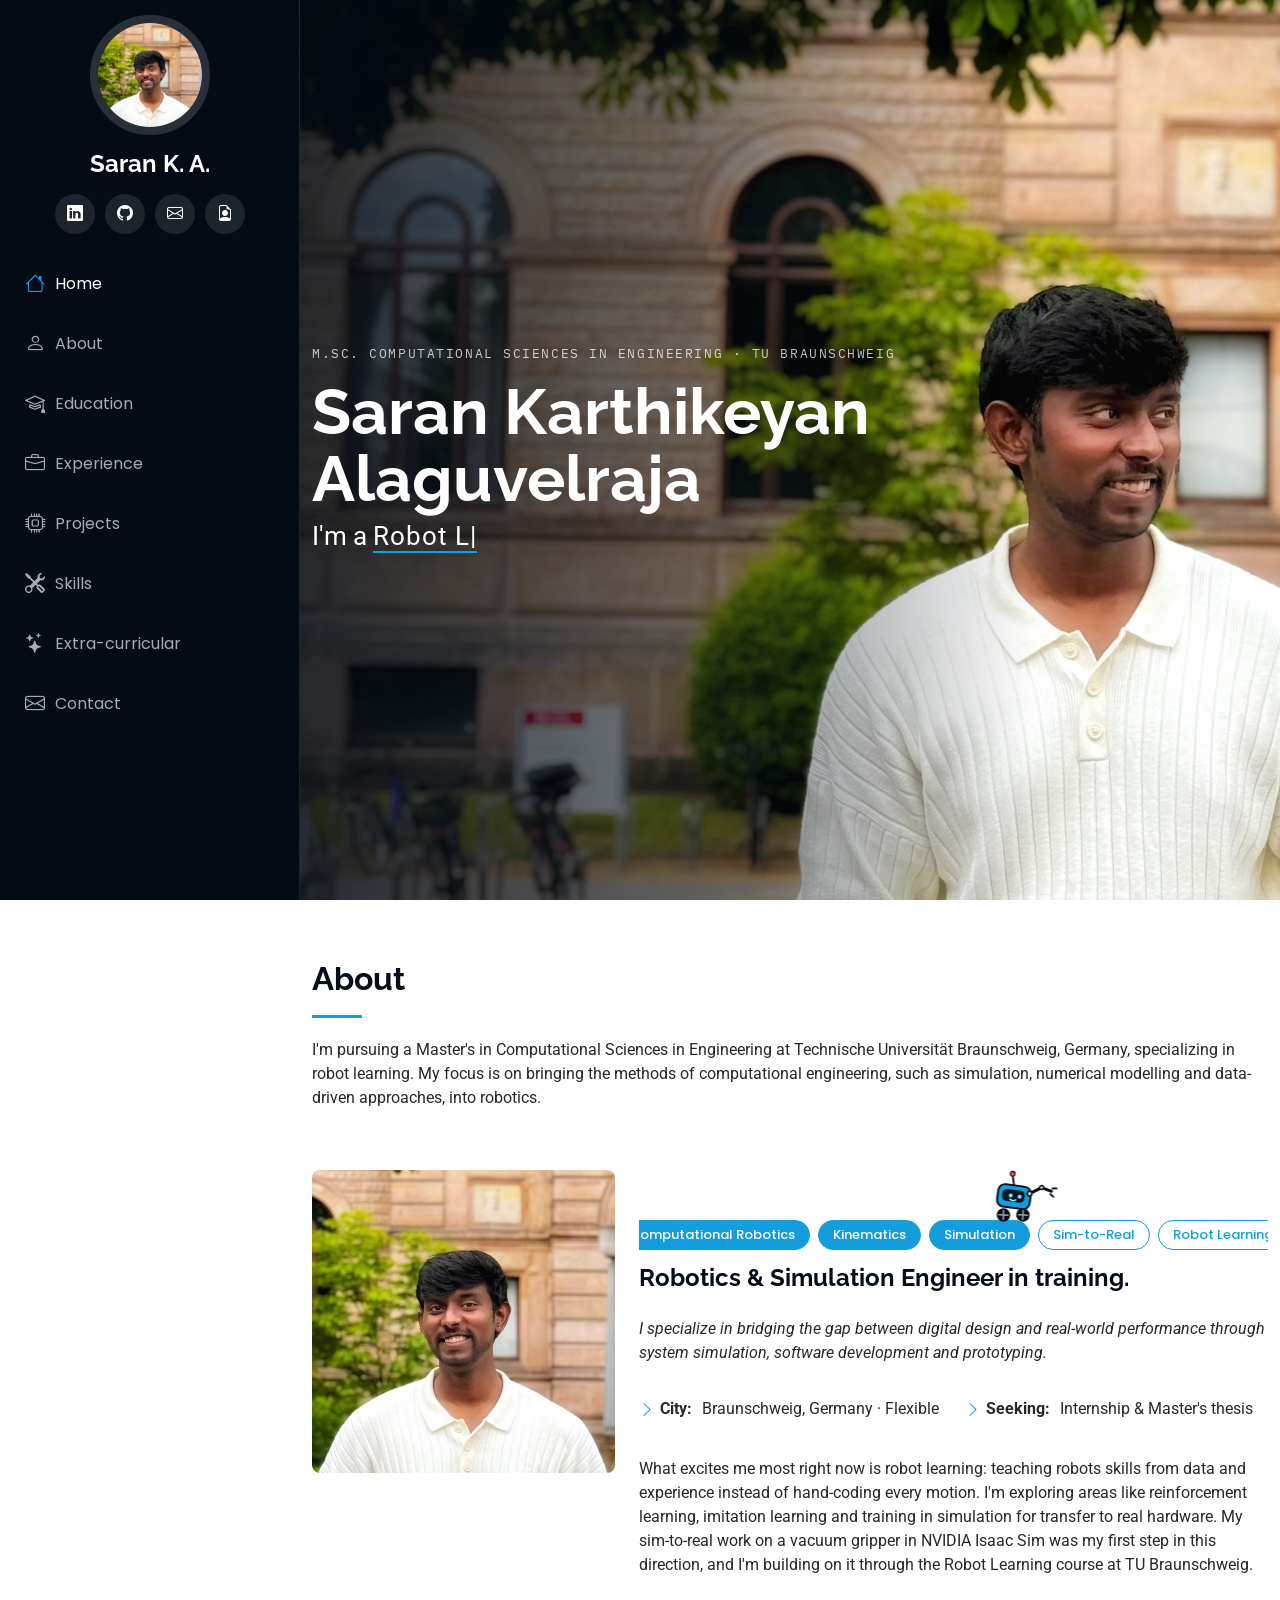
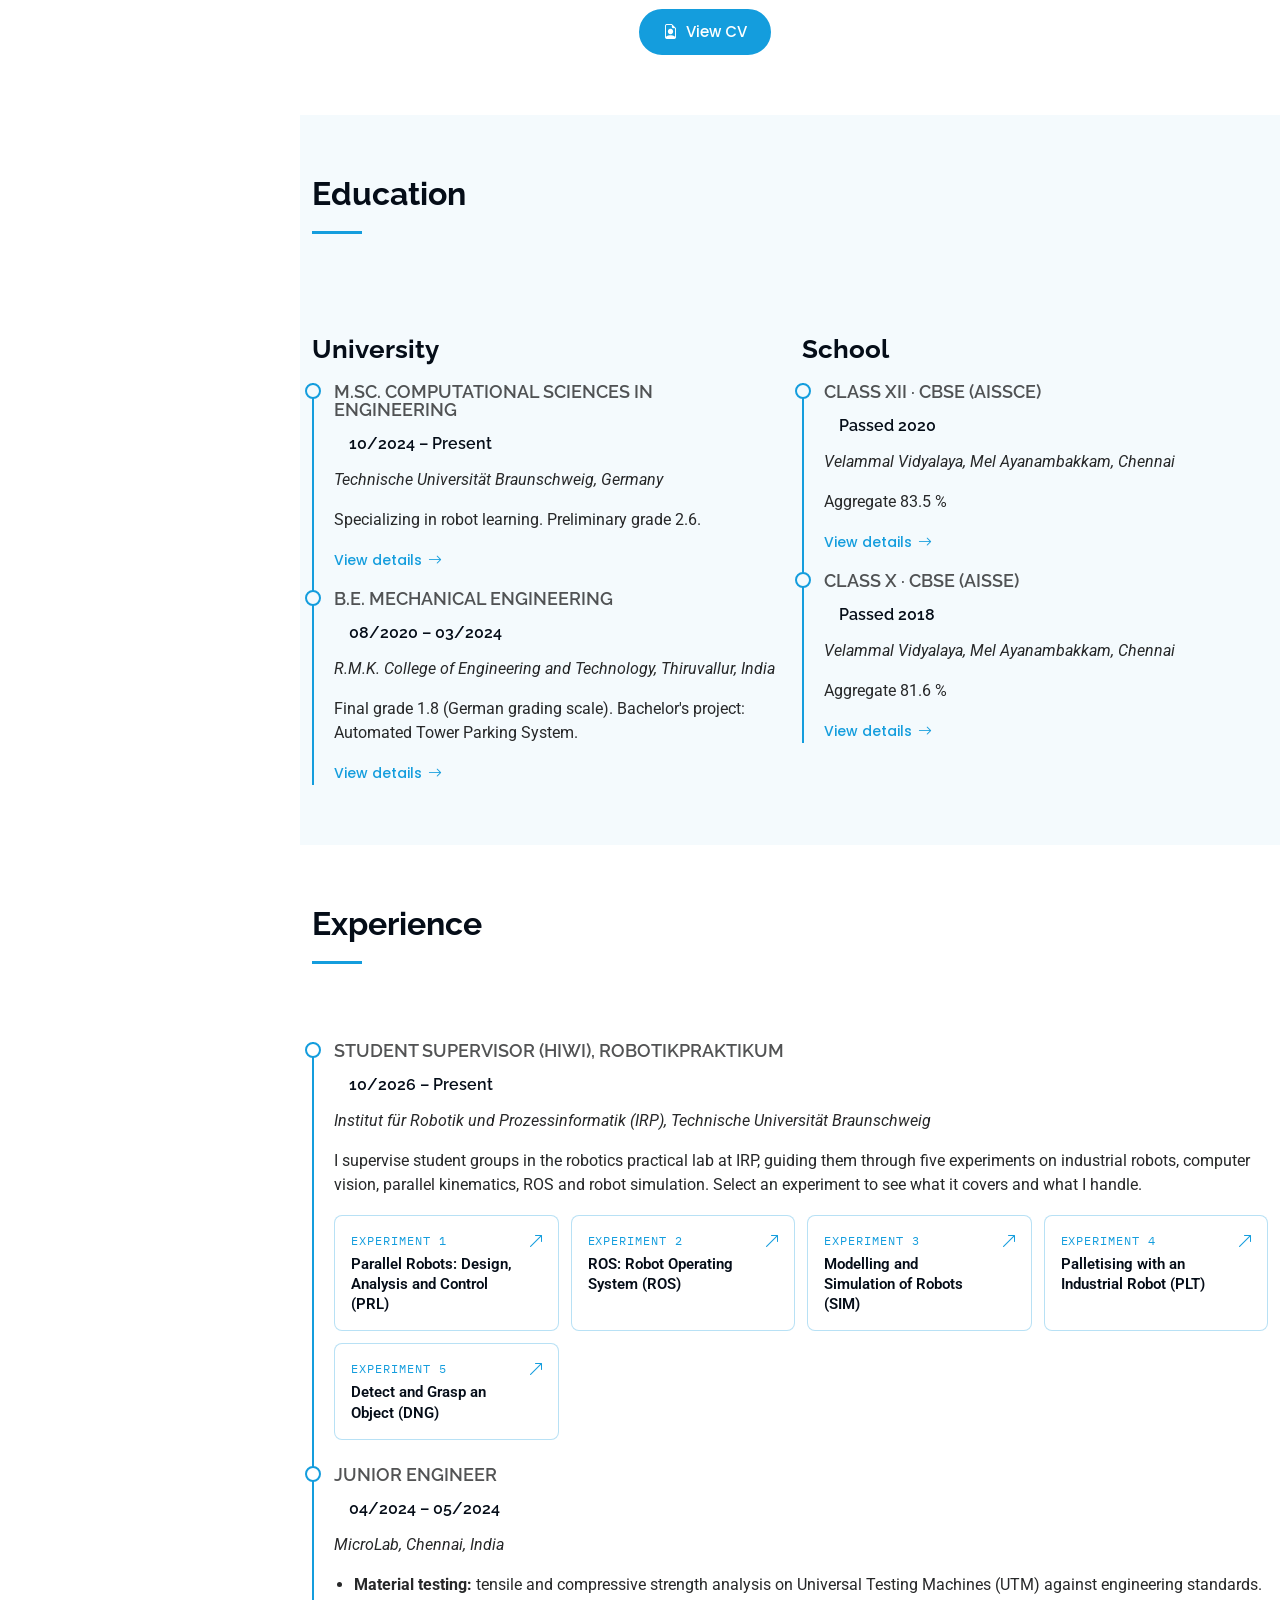
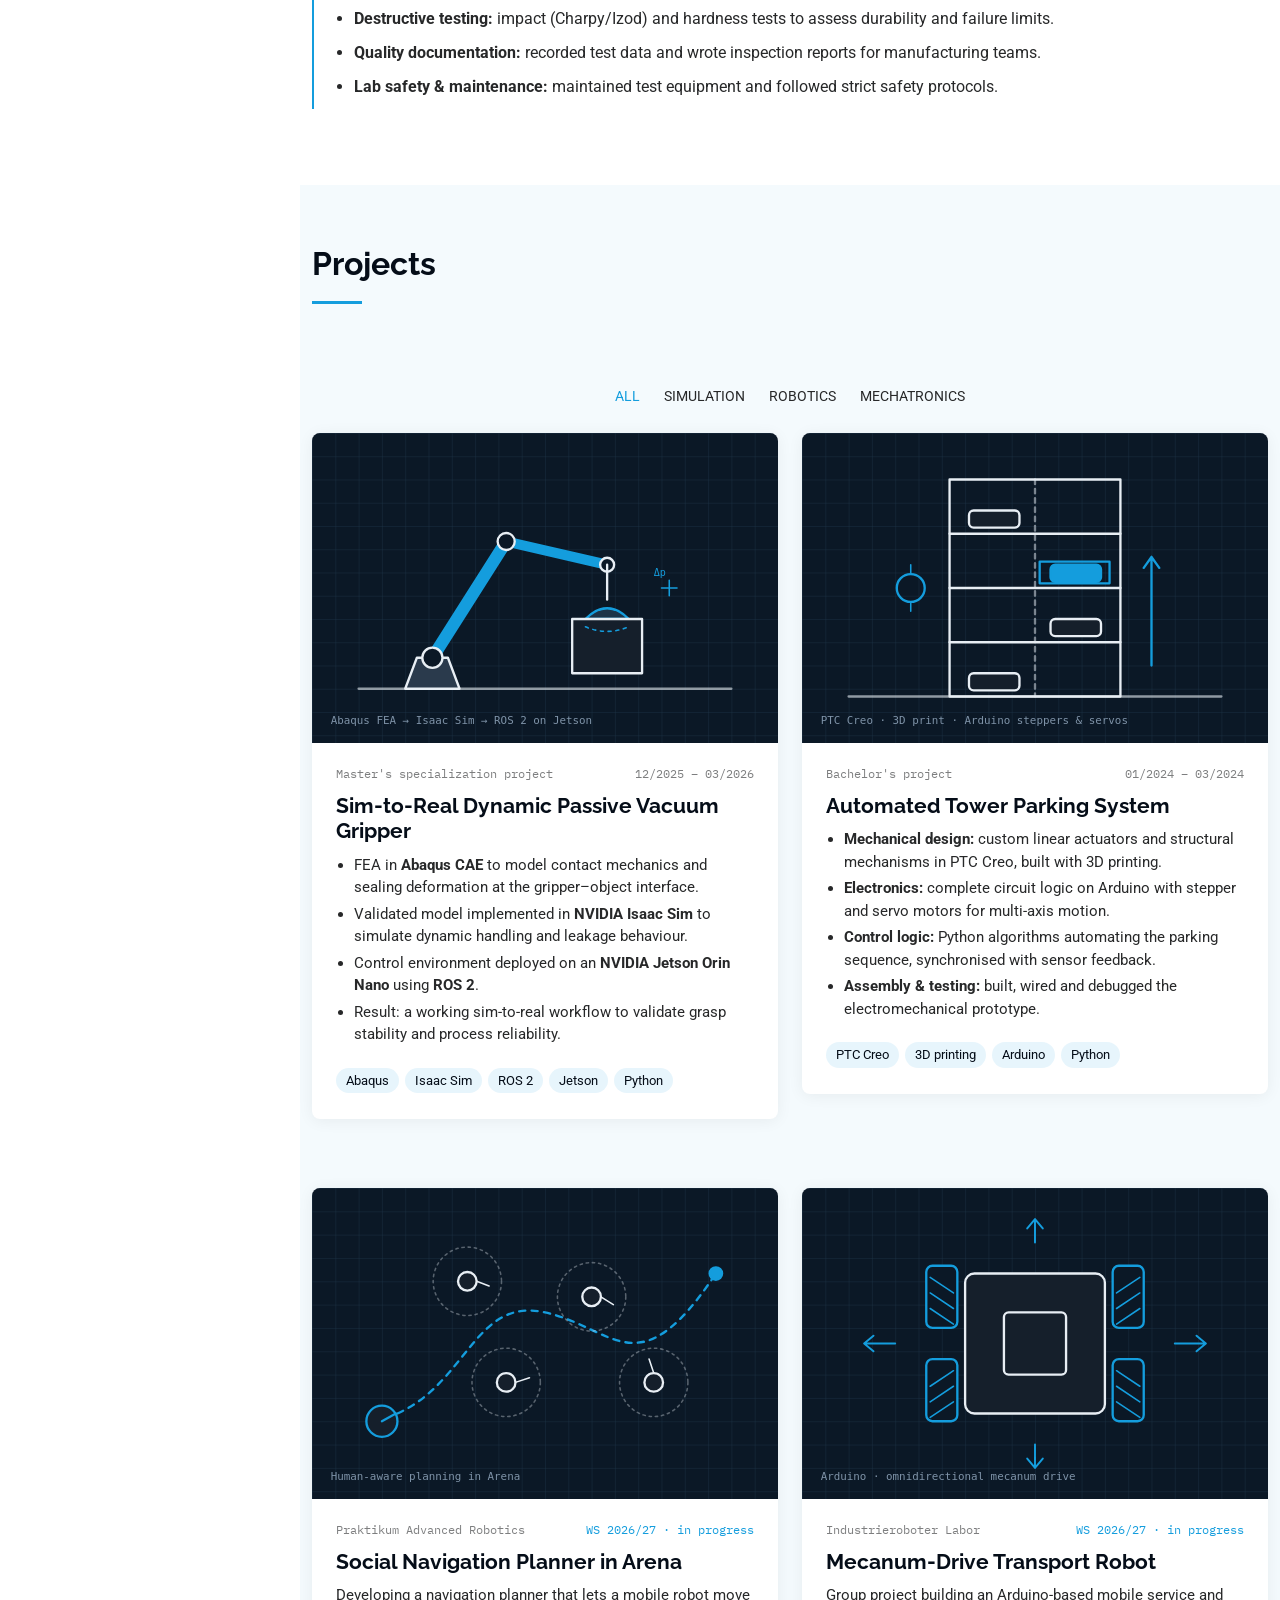
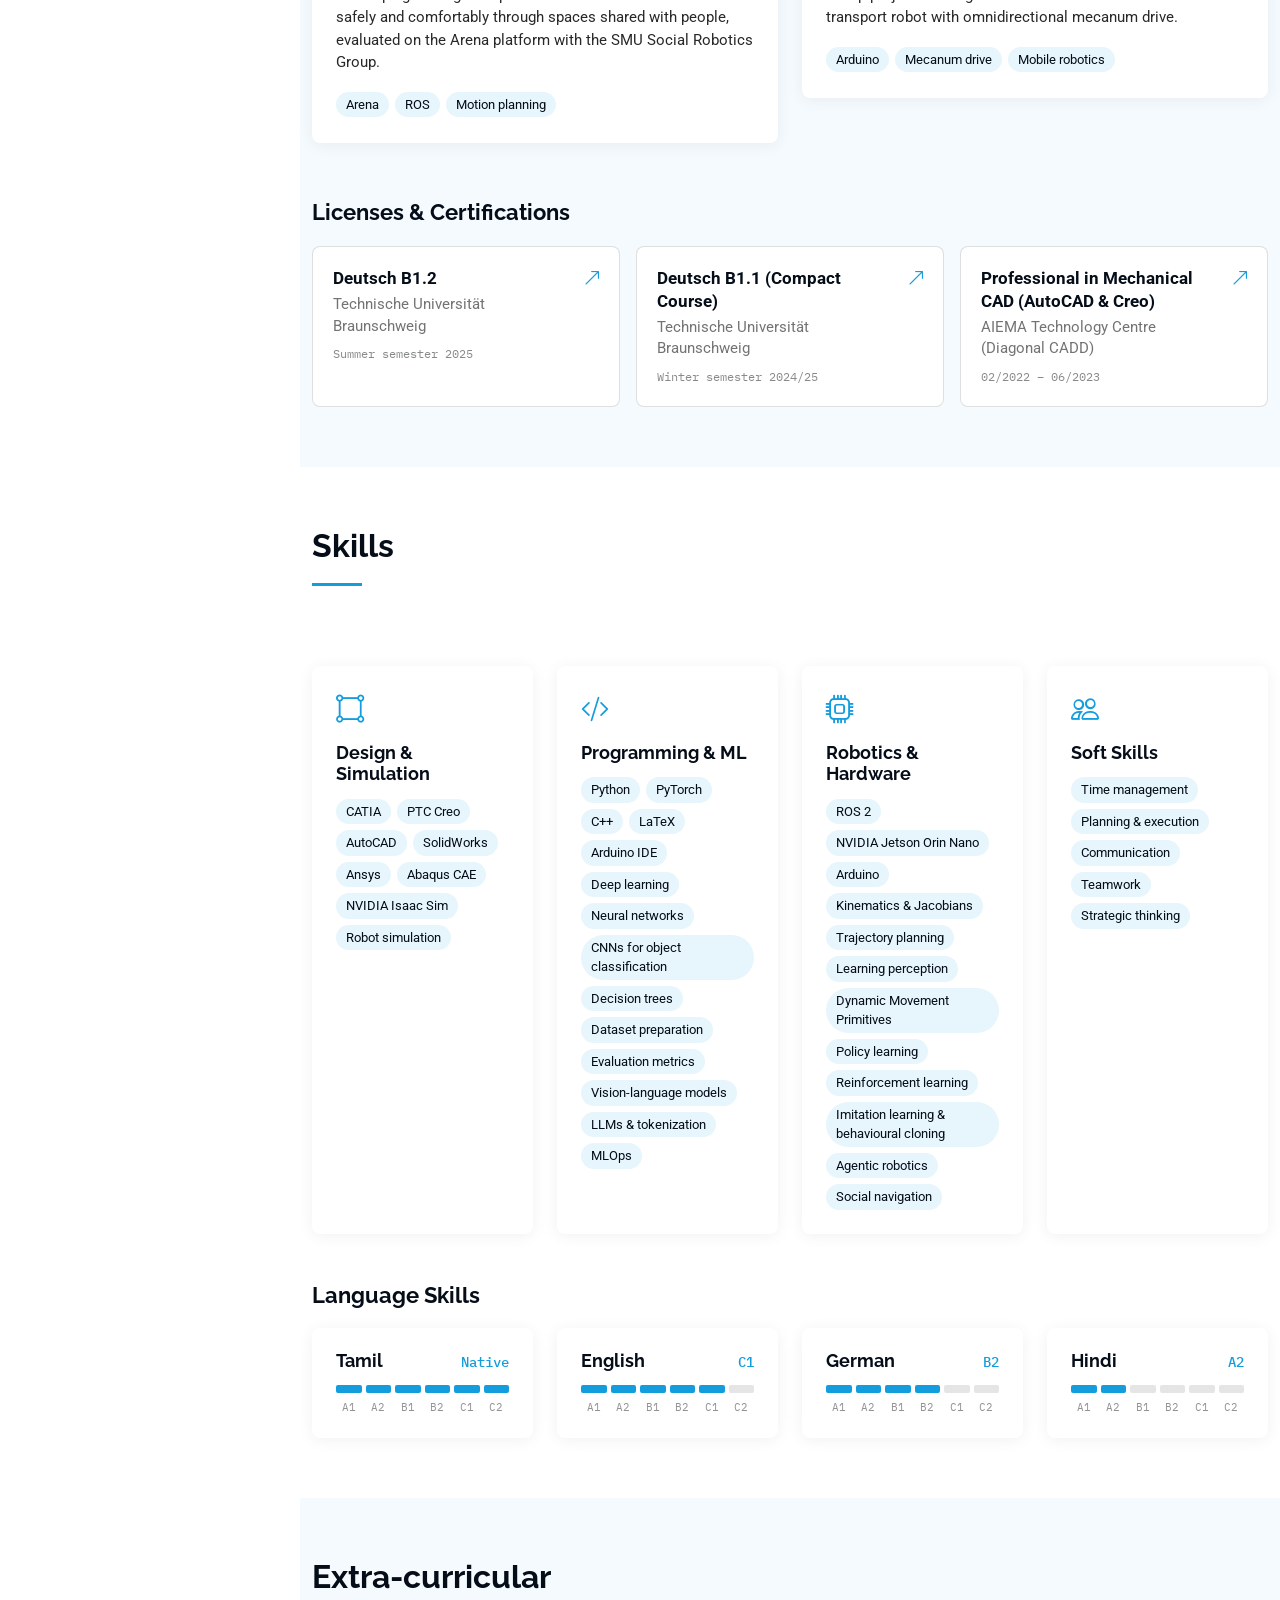
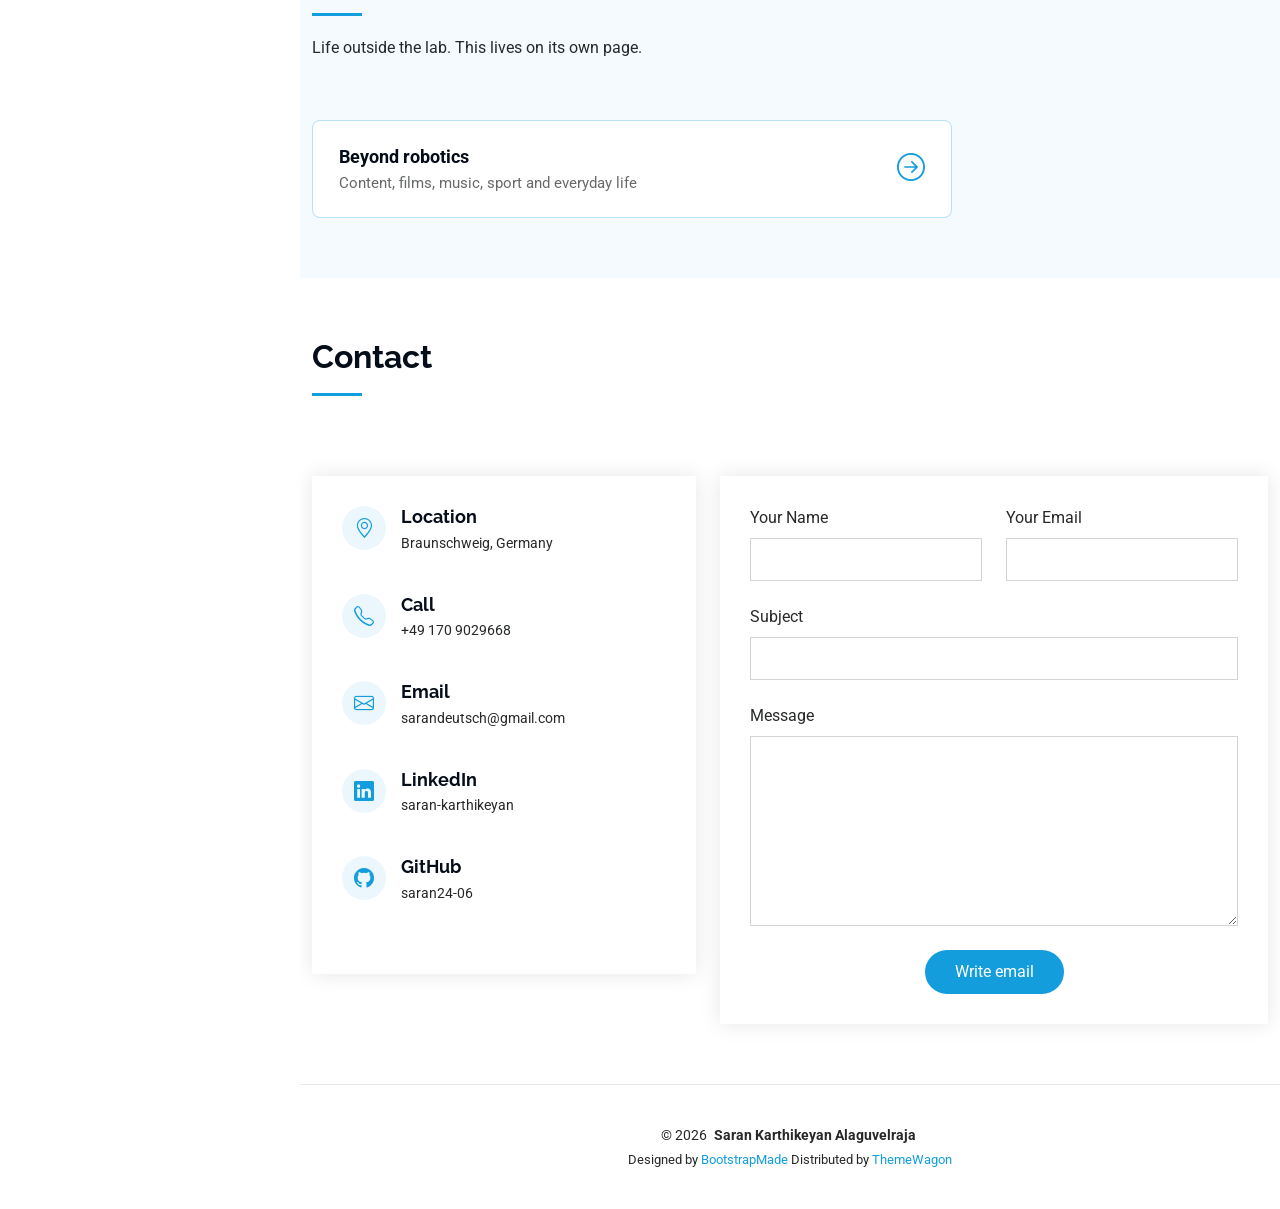
==== commit ccf3985d: "Add files via upload" ====
--- a/index.html
+++ b/index.html
@@ -78,7 +78,11 @@
     <!-- Hero Section: background photo (assets/img/hero.jpg) -->
     <section id="hero" class="hero section dark-background">
 
-      <img src="assets/img/hero.jpg" alt="Saran Karthikeyan Alaguvelraja in front of TU Braunschweig" class="hero-photo" data-aos="fade-in">
+      <!-- Banner photo: portrait version on phones, landscape on larger screens -->
+      <picture>
+        <source media="(max-width: 767px)" srcset="assets/img/hero-mobile.jpg">
+        <img src="assets/img/hero.jpg" alt="Saran Karthikeyan Alaguvelraja in front of TU Braunschweig" class="hero-photo" data-aos="fade-in">
+      </picture>
 
       <div class="container" data-aos="fade-up" data-aos-delay="100">
         <p class="hero-eyebrow">M.Sc. Computational Sciences in Engineering · TU Braunschweig</p>
--- a/assets/css/custom.css
+++ b/assets/css/custom.css
@@ -85,6 +85,13 @@
 
   .hero:before {
     background: linear-gradient(180deg, rgba(4, 11, 20, 0.85) 0%, rgba(4, 11, 20, 0.45) 45%, rgba(4, 11, 20, 0) 70%);
+  }
+}
+
+/* phones: portrait banner photo (assets/img/hero-mobile.jpg) */
+@media (max-width: 767px) {
+  .hero img.hero-photo {
+    object-position: 50% 50%;
   }
 }
 
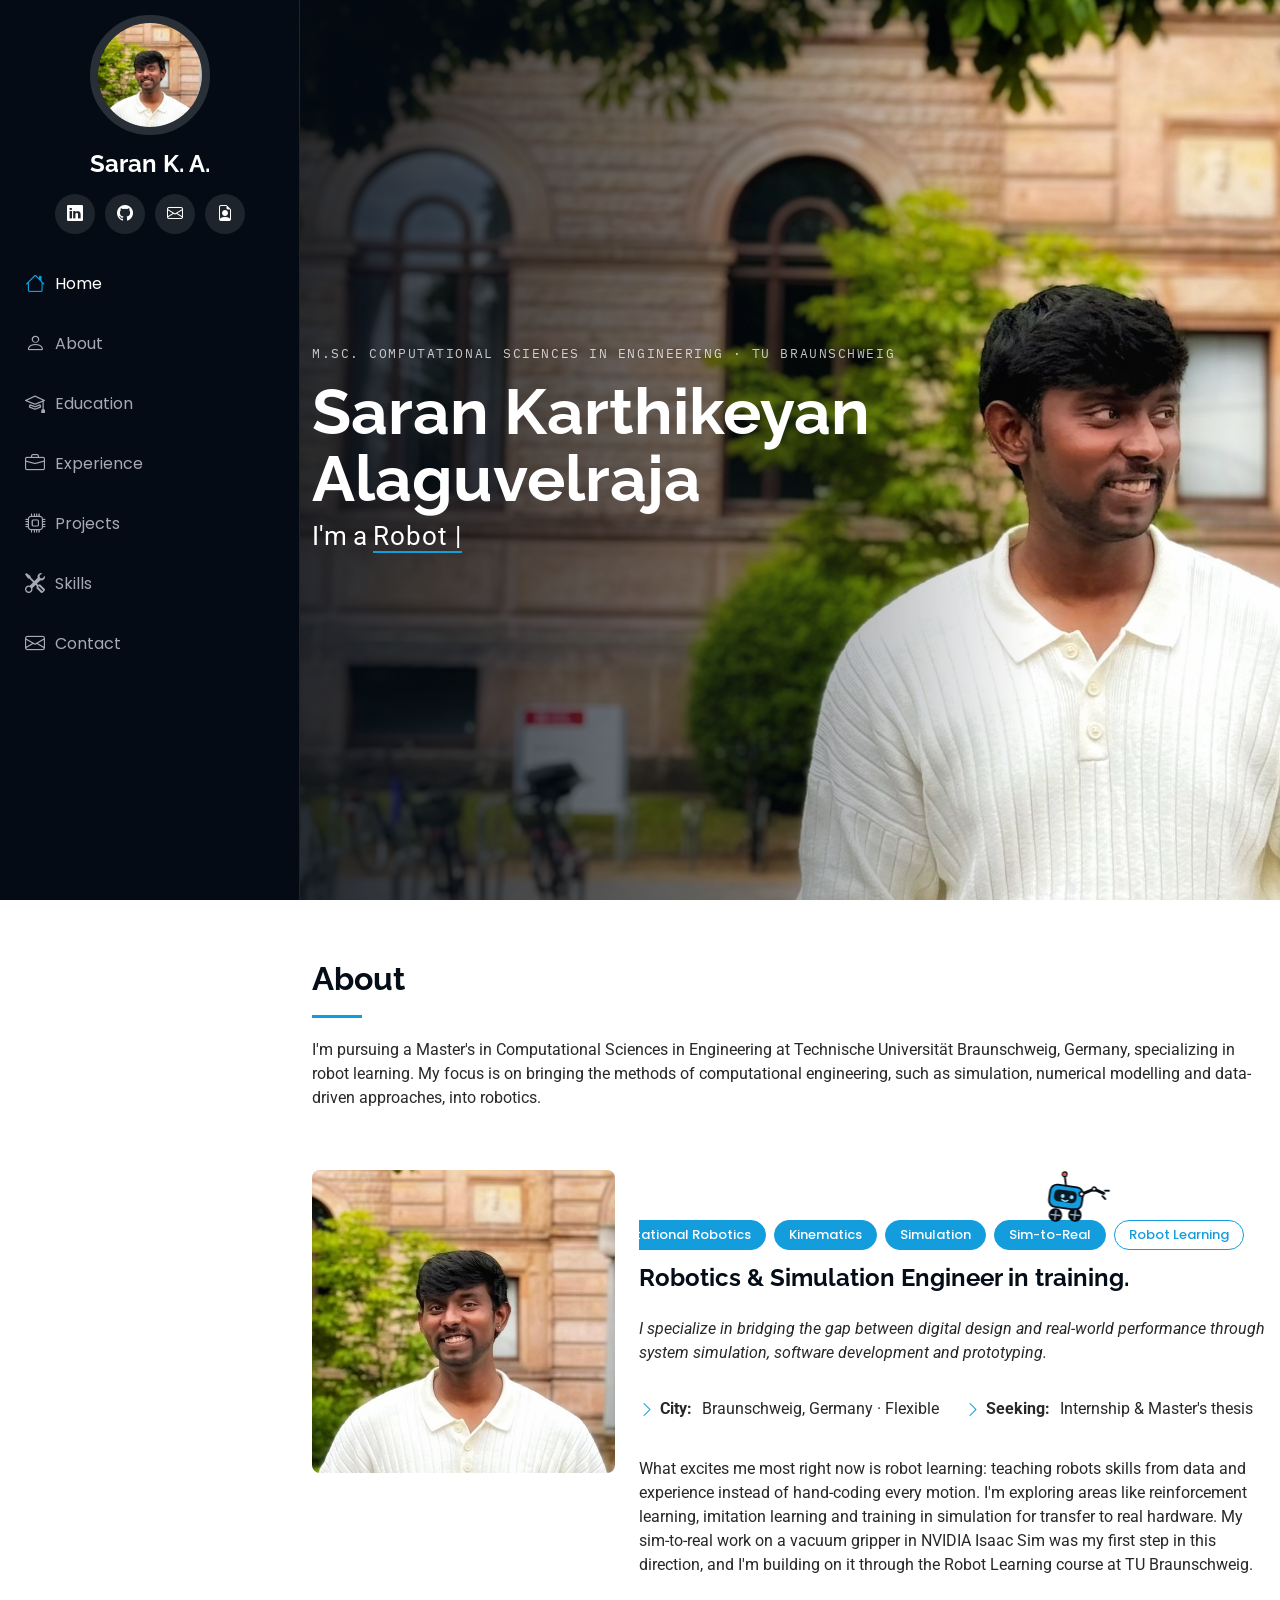
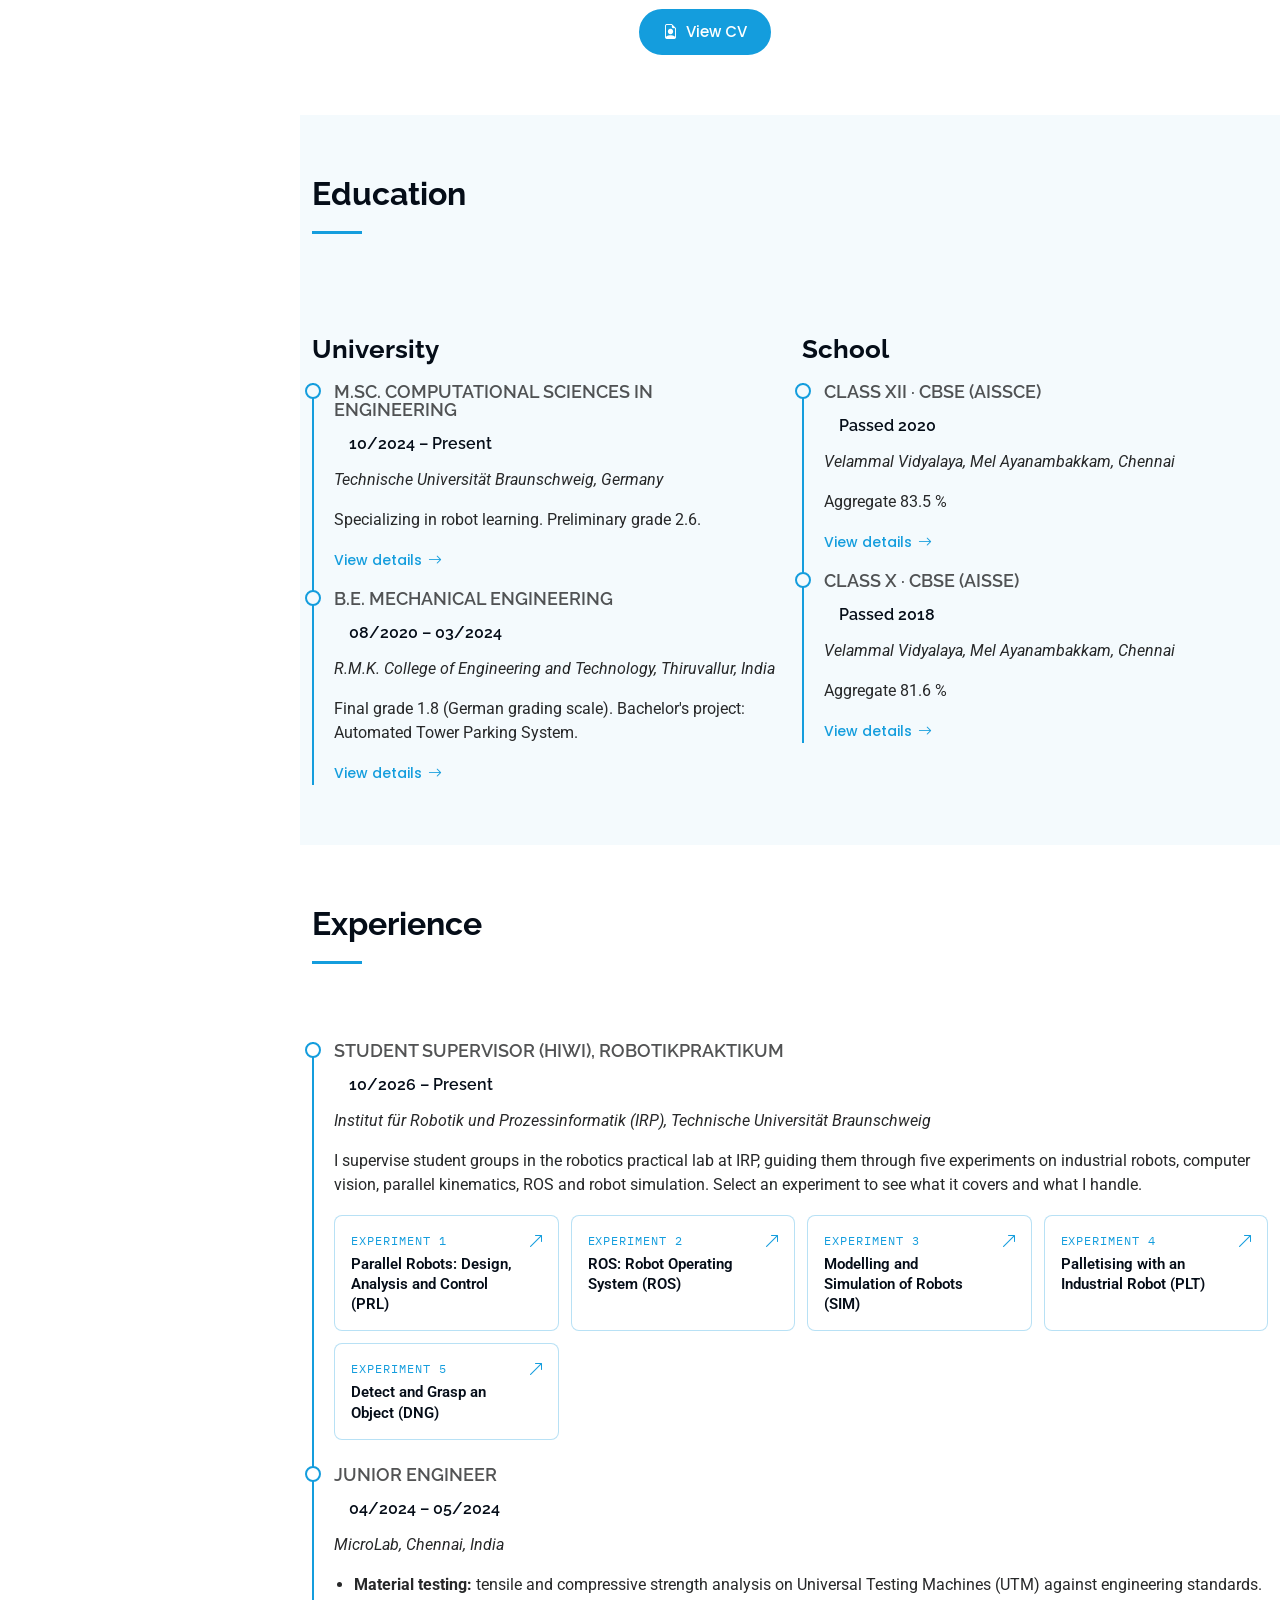
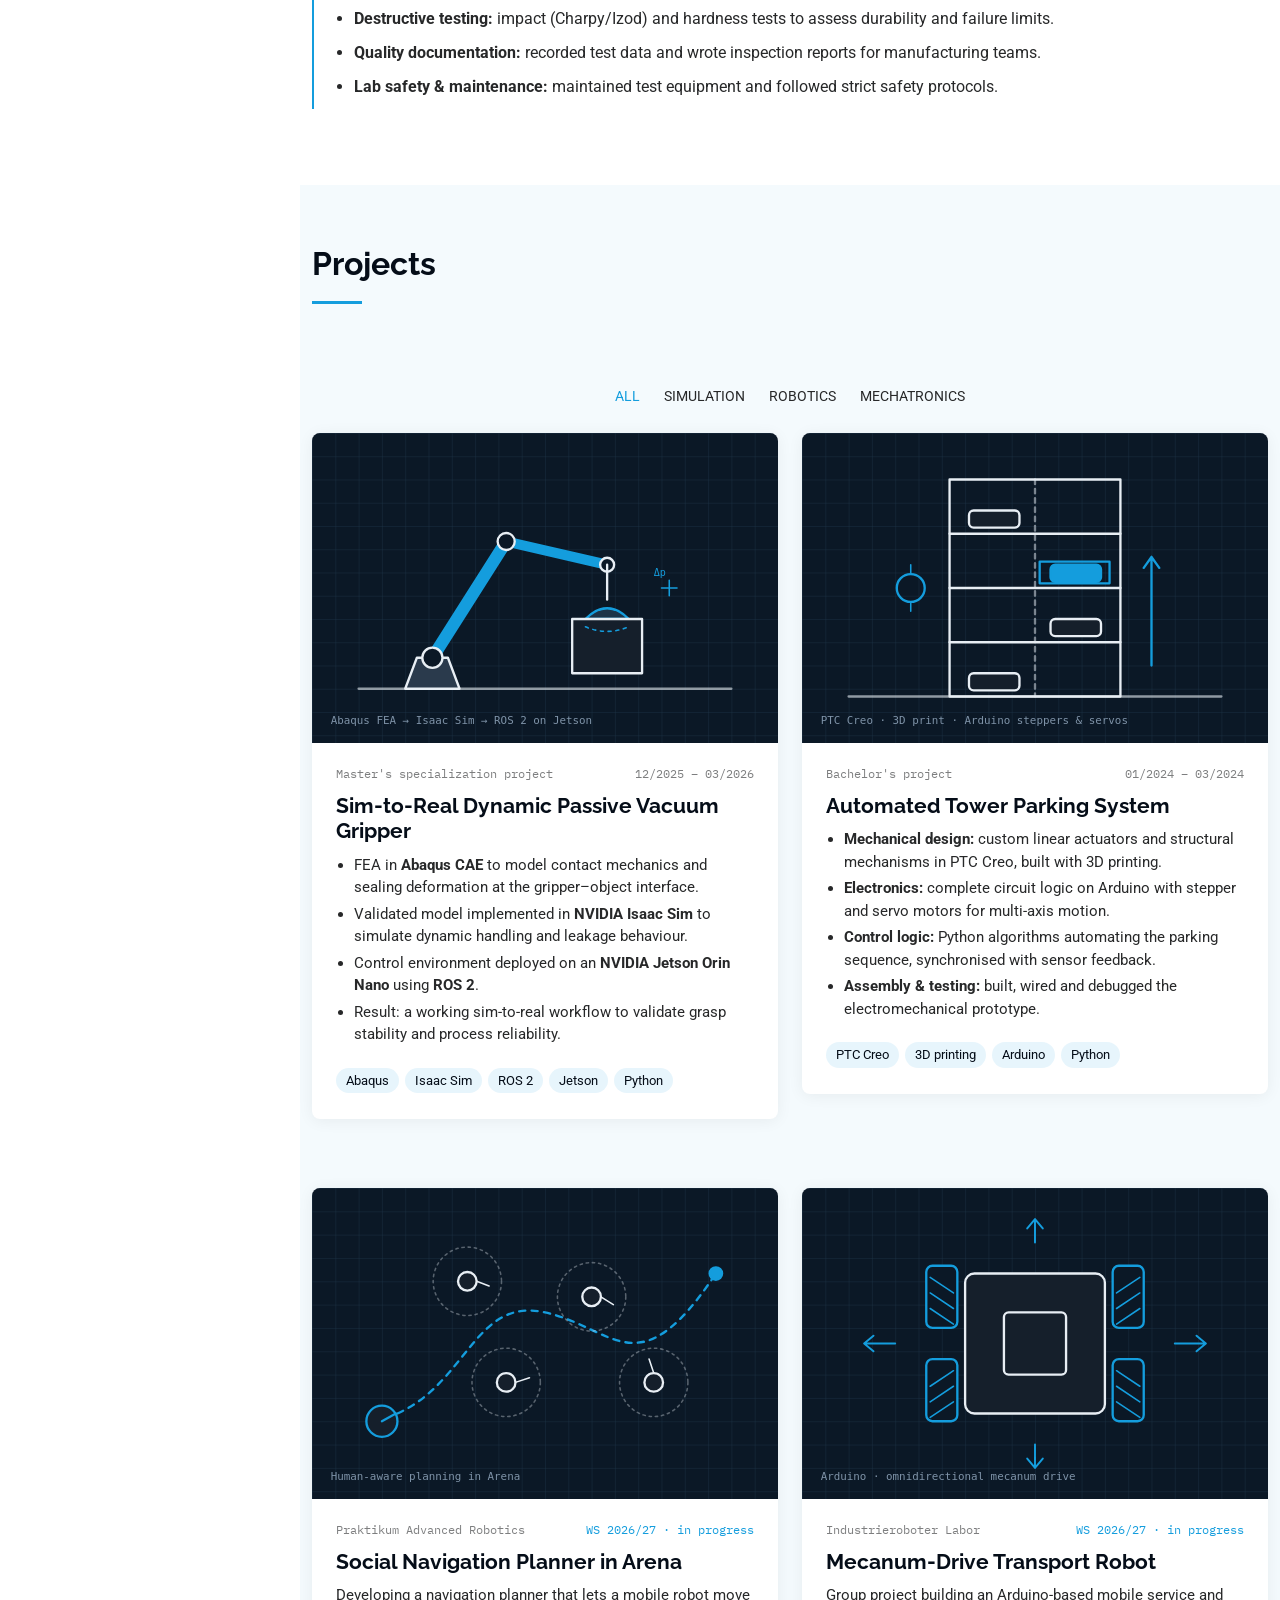
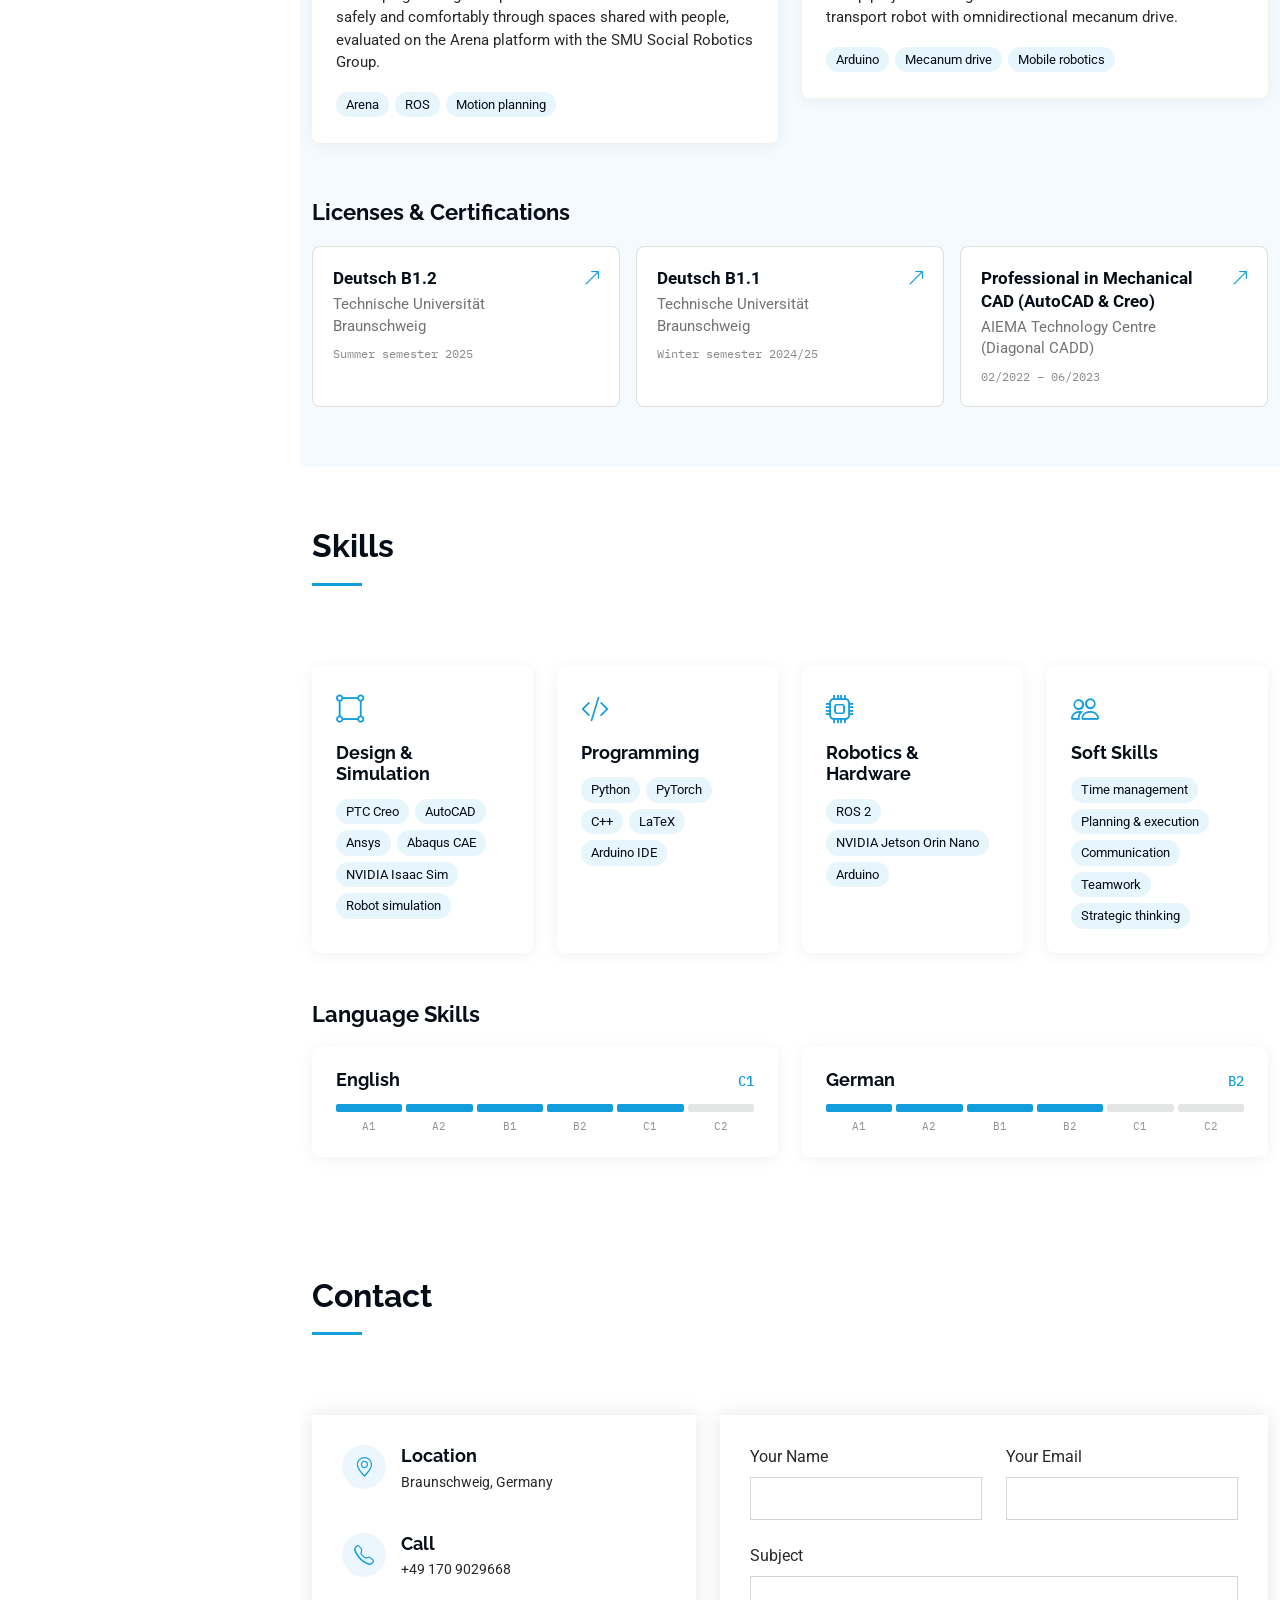
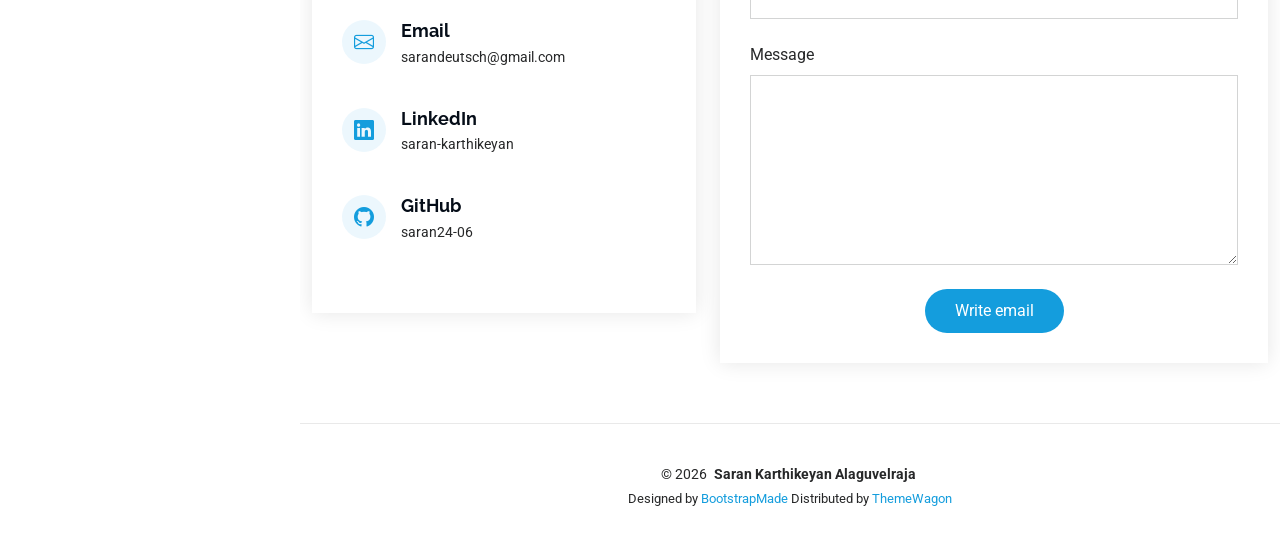
==== commit 38ee89e9: "Add files via upload" ====
--- a/index.html
+++ b/index.html
@@ -66,7 +66,7 @@
         <li><a href="#experience"><i class="bi bi-briefcase navicon"></i> Experience</a></li>
         <li><a href="#portfolio"><i class="bi bi-cpu navicon"></i> Projects</a></li>
         <li><a href="#skills"><i class="bi bi-tools navicon"></i> Skills</a></li>
-        <li><a href="#extracurricular"><i class="bi bi-stars navicon"></i> Extra-curricular</a></li>
+        <li hidden><a href="#extracurricular"><i class="bi bi-stars navicon"></i> Extra-curricular</a></li> <!-- delete "hidden" to show again -->
         <li><a href="#contact"><i class="bi bi-envelope navicon"></i> Contact</a></li>
       </ul>
     </nav>
@@ -355,7 +355,7 @@
               <i class="bi bi-arrow-up-right"></i>
             </button>
             <button type="button" class="cert-tile" data-bs-toggle="modal" data-bs-target="#certB11">
-              <span class="cert-name">Deutsch B1.1 (Compact Course)</span>
+              <span class="cert-name">Deutsch B1.1</span>
               <span class="cert-issuer">Technische Universität Braunschweig</span>
               <span class="cert-date">Winter semester 2024/25</span>
               <i class="bi bi-arrow-up-right"></i>
@@ -387,7 +387,7 @@
               <i class="bi bi-bounding-box-circles"></i>
               <h4>Design &amp; Simulation</h4>
               <div class="chips">
-                <span>CATIA</span><span>PTC Creo</span><span>AutoCAD</span><span>SolidWorks</span><span>Ansys</span><span>Abaqus CAE</span><span>NVIDIA Isaac Sim</span><span>Robot simulation</span>
+                <span>PTC Creo</span><span>AutoCAD</span><span>Ansys</span><span>Abaqus CAE</span><span>NVIDIA Isaac Sim</span><span>Robot simulation</span>
               </div>
             </div>
           </div>
@@ -395,9 +395,9 @@
           <div class="col-lg-3 col-md-6">
             <div class="skill-group">
               <i class="bi bi-code-slash"></i>
-              <h4>Programming &amp; ML</h4>
+              <h4>Programming</h4>
               <div class="chips">
-                <span>Python</span><span>PyTorch</span><span>C++</span><span>LaTeX</span><span>Arduino IDE</span><span>Deep learning</span><span>Neural networks</span><span>CNNs for object classification</span><span>Decision trees</span><span>Dataset preparation</span><span>Evaluation metrics</span><span>Vision-language models</span><span>LLMs &amp; tokenization</span><span>MLOps</span>
+                <span>Python</span><span>PyTorch</span><span>C++</span><span>LaTeX</span><span>Arduino IDE</span>
               </div>
             </div>
           </div>
@@ -407,7 +407,7 @@
               <i class="bi bi-cpu"></i>
               <h4>Robotics &amp; Hardware</h4>
               <div class="chips">
-                <span>ROS 2</span><span>NVIDIA Jetson Orin Nano</span><span>Arduino</span><span>Kinematics &amp; Jacobians</span><span>Trajectory planning</span><span>Learning perception</span><span>Dynamic Movement Primitives</span><span>Policy learning</span><span>Reinforcement learning</span><span>Imitation learning &amp; behavioural cloning</span><span>Agentic robotics</span><span>Social navigation</span>
+                <span>ROS 2</span><span>NVIDIA Jetson Orin Nano</span><span>Arduino</span>
               </div>
             </div>
           </div>
@@ -427,41 +427,27 @@
         <h3 class="sub-title" data-aos="fade-up">Language Skills</h3>
         <div class="row gy-4" data-aos="fade-up" data-aos-delay="100">
           <!-- CEFR scale: fill = how many of A1 A2 B1 B2 C1 C2 are reached -->
-          <div class="col-lg-3 col-md-6">
-            <div class="lang-card">
-              <div class="lang-head"><h4>Tamil</h4><span class="lang-level">Native</span></div>
-              <div class="cefr" aria-label="Native speaker"><i class="on"></i><i class="on"></i><i class="on"></i><i class="on"></i><i class="on"></i><i class="on"></i></div>
-              <div class="cefr-scale"><span>A1</span><span>A2</span><span>B1</span><span>B2</span><span>C1</span><span>C2</span></div>
-            </div>
-          </div>
-          <div class="col-lg-3 col-md-6">
+          <div class="col-lg-6 col-md-6">
             <div class="lang-card">
               <div class="lang-head"><h4>English</h4><span class="lang-level">C1</span></div>
               <div class="cefr" aria-label="Level C1"><i class="on"></i><i class="on"></i><i class="on"></i><i class="on"></i><i class="on"></i><i></i></div>
               <div class="cefr-scale"><span>A1</span><span>A2</span><span>B1</span><span>B2</span><span>C1</span><span>C2</span></div>
             </div>
           </div>
-          <div class="col-lg-3 col-md-6">
+          <div class="col-lg-6 col-md-6">
             <div class="lang-card">
               <div class="lang-head"><h4>German</h4><span class="lang-level">B2</span></div>
               <div class="cefr" aria-label="Level B2"><i class="on"></i><i class="on"></i><i class="on"></i><i class="on"></i><i></i><i></i></div>
               <div class="cefr-scale"><span>A1</span><span>A2</span><span>B1</span><span>B2</span><span>C1</span><span>C2</span></div>
             </div>
           </div>
-          <div class="col-lg-3 col-md-6">
-            <div class="lang-card">
-              <div class="lang-head"><h4>Hindi</h4><span class="lang-level">A2</span></div>
-              <div class="cefr" aria-label="Level A2"><i class="on"></i><i class="on"></i><i></i><i></i><i></i><i></i></div>
-              <div class="cefr-scale"><span>A1</span><span>A2</span><span>B1</span><span>B2</span><span>C1</span><span>C2</span></div>
-            </div>
-          </div>
         </div>
       </div>
 
     </section><!-- /Skills Section -->
 
     <!-- Extra-curricular Section: links to a separate, personal page (life.html) -->
-    <section id="extracurricular" class="extracurricular section light-background">
+    <section id="extracurricular" class="extracurricular section light-background" hidden> <!-- delete "hidden" to show again -->
 
       <div class="container section-title" data-aos="fade-up">
         <h2>Extra-curricular</h2>
@@ -691,10 +677,10 @@
         </div>
         <div class="modal-body">
           <div class="cert-layout">
-            <a href="assets/img/certificates/german-b1-1.jpg" target="_blank" rel="noopener" class="cert-img"><img src="assets/img/certificates/german-b1-1.jpg" alt="Assessment certificate, German Compact Course B1.1, TU Braunschweig International House" loading="lazy"></a>
+            <a href="assets/img/certificates/german-b1-1.jpg" target="_blank" rel="noopener" class="cert-img"><img src="assets/img/certificates/german-b1-1.jpg" alt="Assessment certificate, German B1.1, TU Braunschweig International House" loading="lazy"></a>
             <div class="cert-topics">
               <h3>Details</h3>
-              <dl class="cert-facts"><div><dt>Issuer</dt><dd>Technische Universität Braunschweig, International House</dd></div><div><dt>Course</dt><dd>Compact Course B1.1</dd></div><div><dt>CEFR level</dt><dd>B1</dd></div><div><dt>Semester</dt><dd>Winter semester 2024/25</dd></div><div><dt>Assessment</dt><dd>Written exam (90 min) and oral exam (15 min)</dd></div><div><dt>Grade</dt><dd>3.7</dd></div><div><dt>Credits</dt><dd>4 ECTS</dd></div></dl>
+              <dl class="cert-facts"><div><dt>Issuer</dt><dd>Technische Universität Braunschweig, International House</dd></div><div><dt>Course</dt><dd>Deutsch B1.1 / German B1.1</dd></div><div><dt>CEFR level</dt><dd>B1</dd></div><div><dt>Semester</dt><dd>Winter semester 2024/25</dd></div><div><dt>Assessment</dt><dd>Written exam (90 min) and oral exam (15 min)</dd></div><div><dt>Grade</dt><dd>3.7</dd></div><div><dt>Credits</dt><dd>4 ECTS</dd></div></dl>
               <p class="cert-verify">Verification code XRAZ-Y595-XZ5T at <a href="https://aura.sz.etc.tu-bs.de/semester-check/" target="_blank" rel="noopener">aura.sz.etc.tu-bs.de/semester-check</a></p>
             </div>
           </div>
@@ -731,7 +717,6 @@
           <!-- CV shown as page images (no download or print bar). To update: export your CV pages as cv-1.jpg, cv-2.jpg into assets/img/cv/ -->
           <div class="cv-pages" id="cv-pages">
             <img data-src="assets/img/cv/cv-1.jpg" alt="CV of Saran Karthikeyan Alaguvelraja, page 1" draggable="false">
-            <img data-src="assets/img/cv/cv-2.jpg" alt="CV of Saran Karthikeyan Alaguvelraja, page 2" draggable="false">
           </div>
         </div>
         <div class="modal-footer justify-content-center">
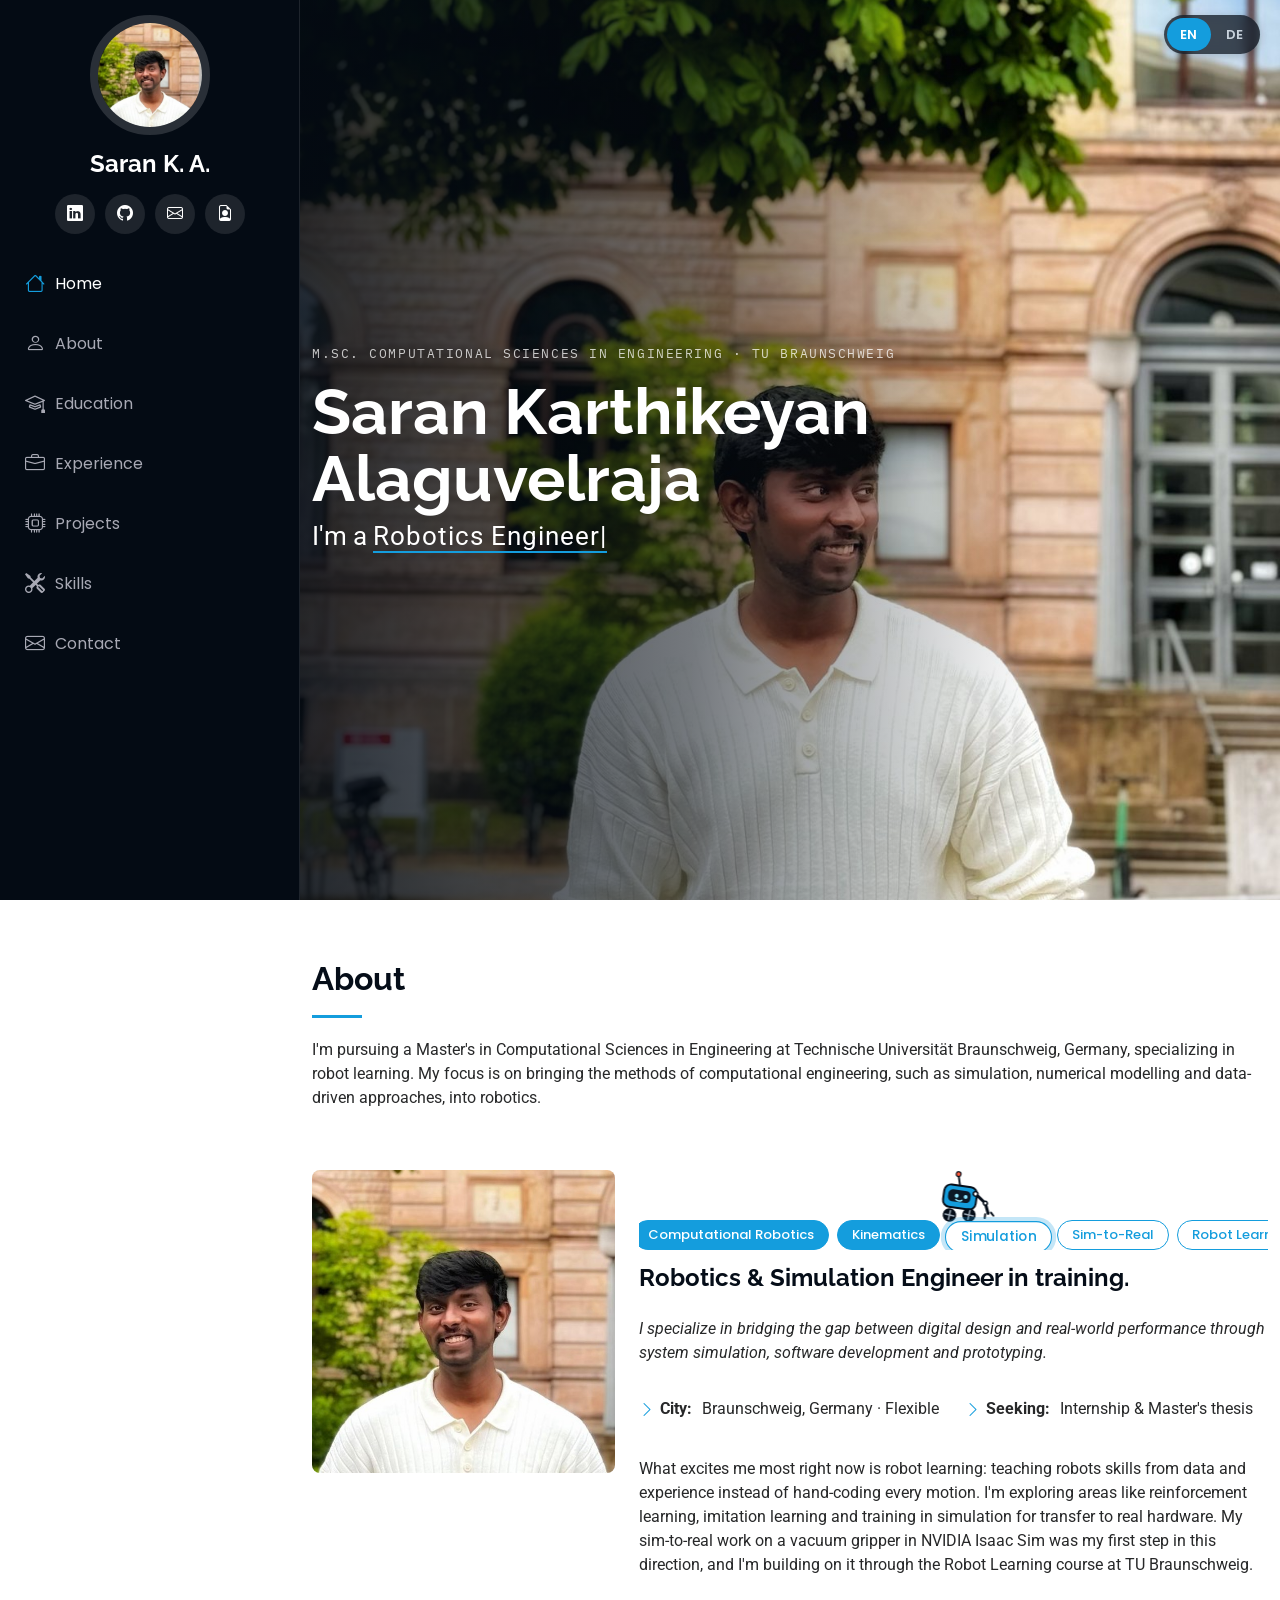
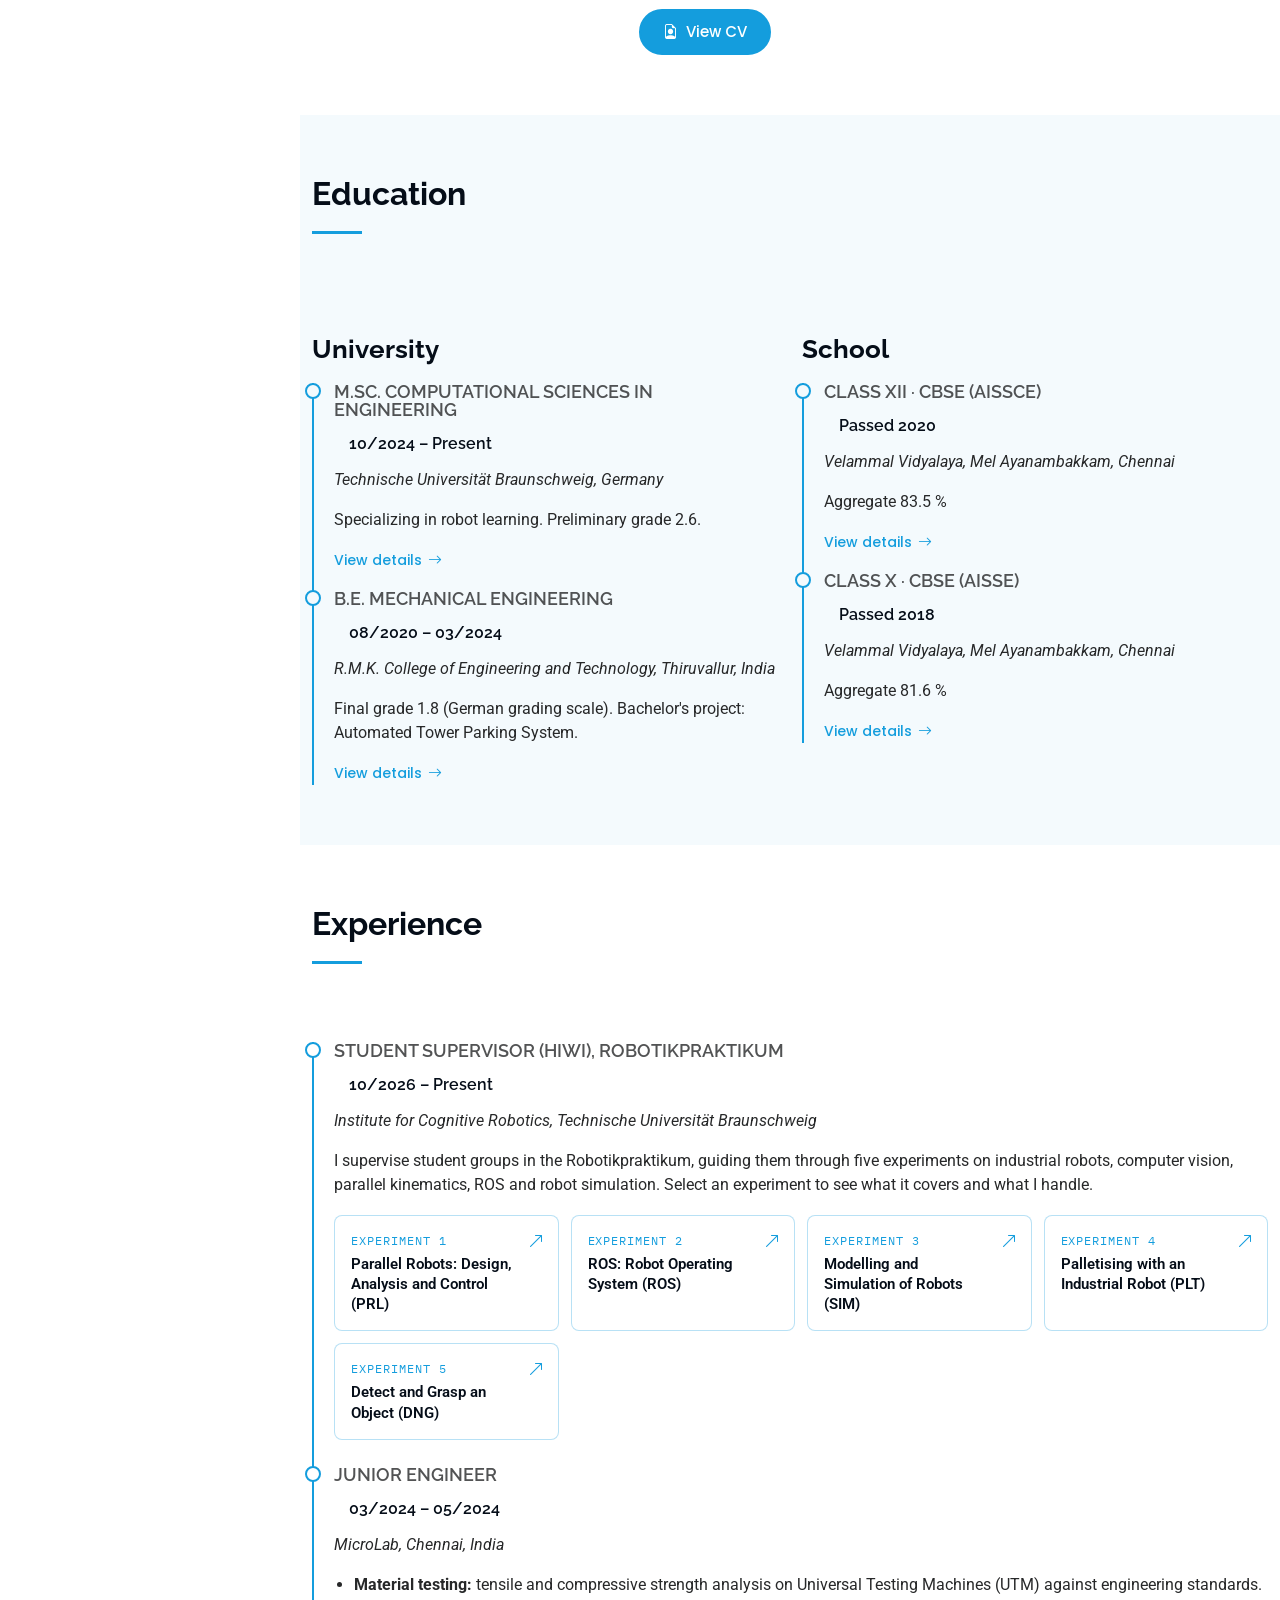
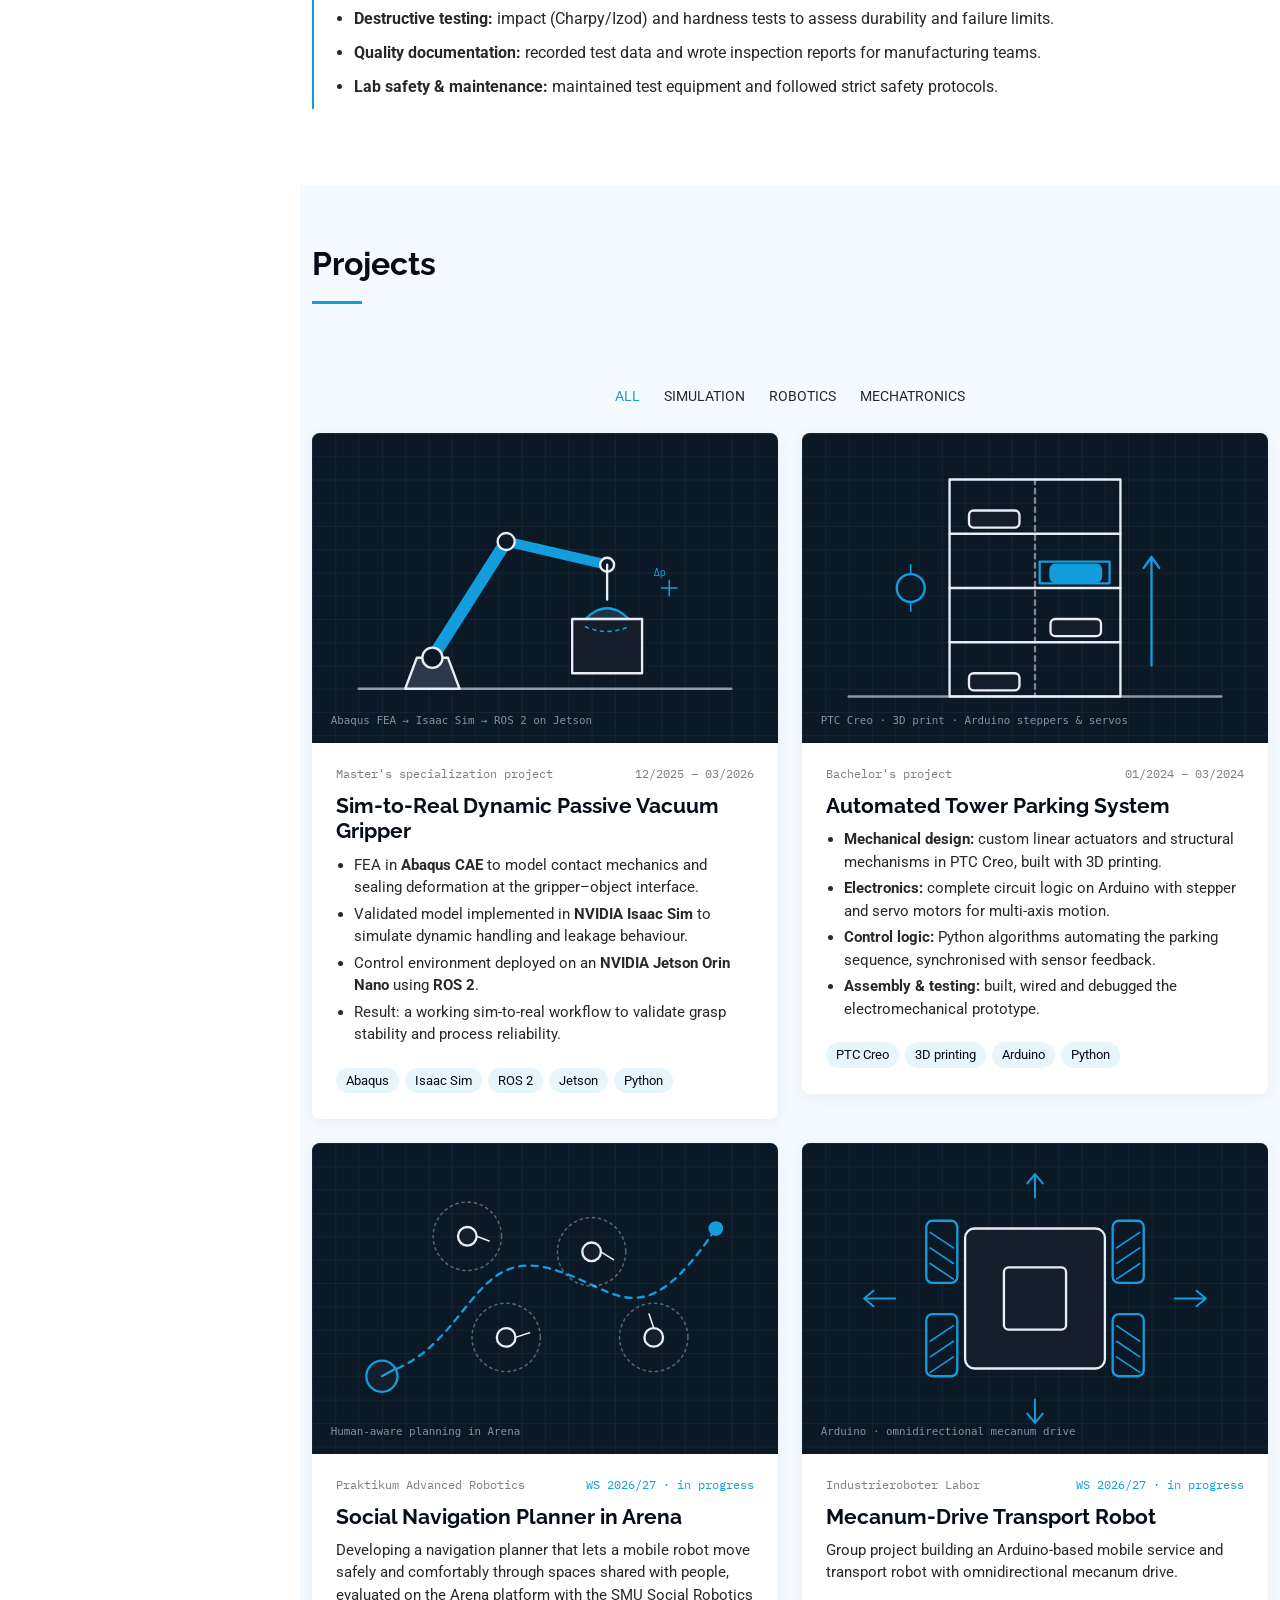
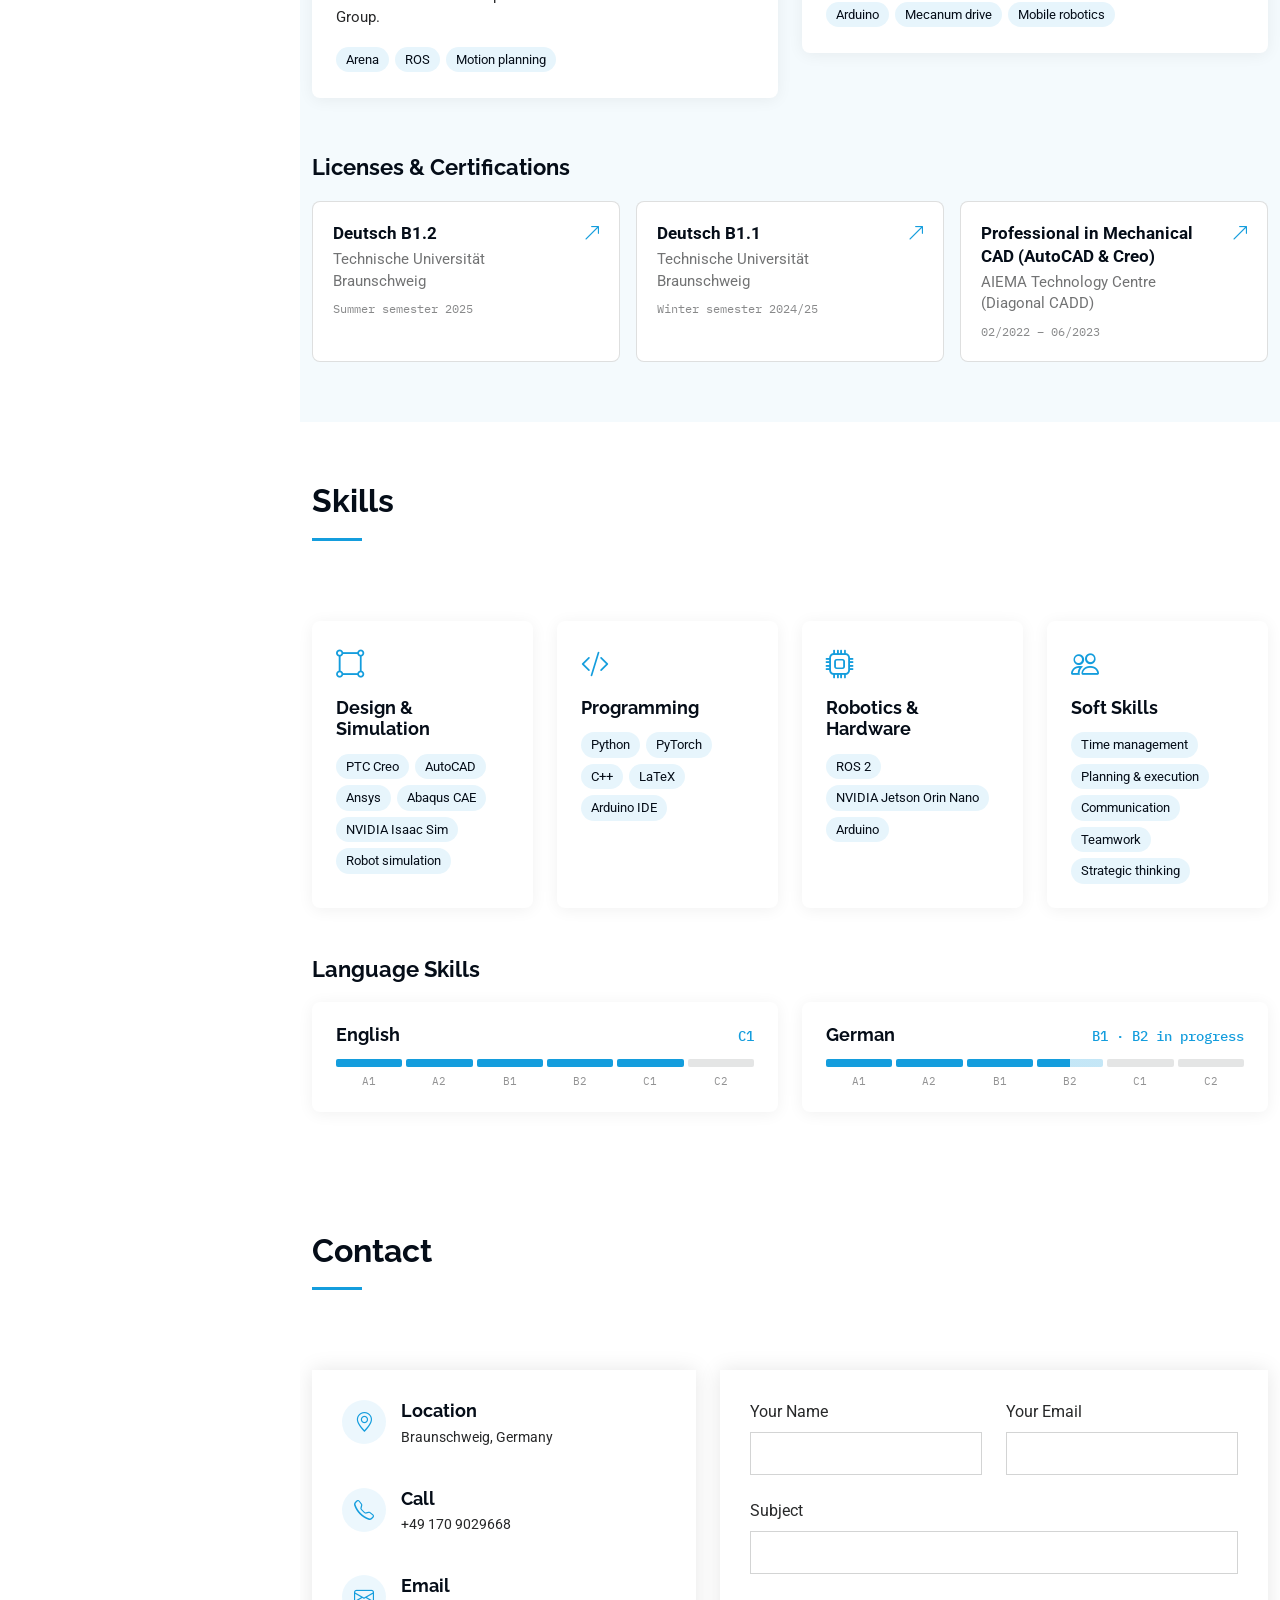
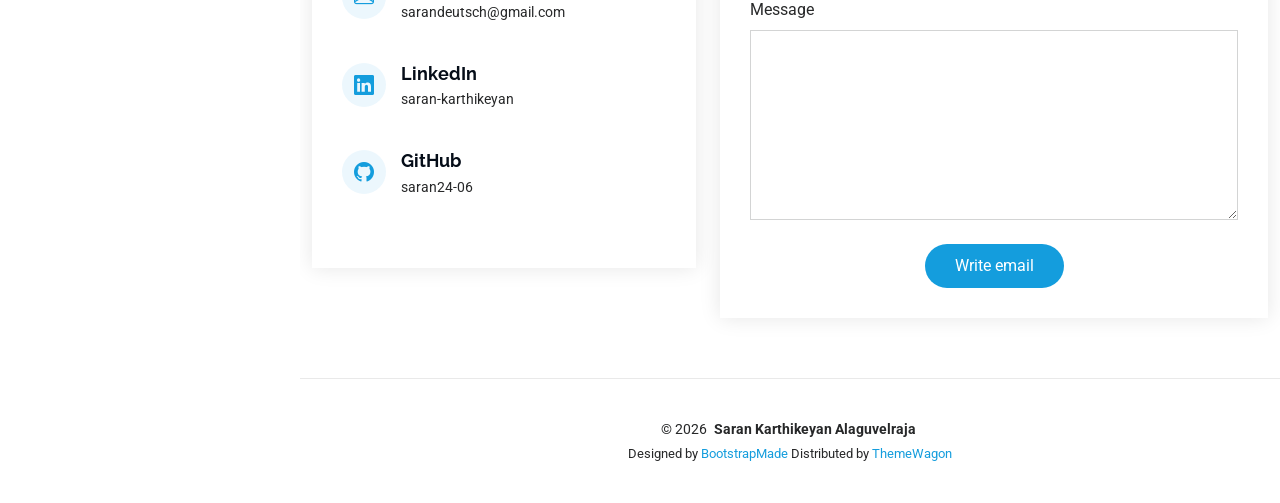
==== commit c4b732d8: "Add files via upload" ====
--- a/index.html
+++ b/index.html
@@ -7,6 +7,10 @@
   <title>Saran Karthikeyan Alaguvelraja | Robotics &amp; Simulation</title>
   <meta content="Portfolio of Saran Karthikeyan Alaguvelraja, M.Sc. student in Computational Sciences in Engineering at TU Braunschweig, working on robotics, simulation and sim-to-real transfer." name="description">
   <meta content="Saran Karthikeyan Alaguvelraja, robotics, Isaac Sim, ROS 2, sim-to-real, TU Braunschweig, mechanical engineering" name="keywords">
+
+  <!-- Language versions -->
+  <link rel="alternate" hreflang="en" href="https://saran24-06.github.io/">
+  <link rel="alternate" hreflang="de" href="https://saran24-06.github.io/de.html">
 
   <!-- Favicons -->
   <link href="assets/img/favicon.png" rel="icon">
@@ -39,6 +43,12 @@
 </head>
 
 <body class="index-page">
+
+  <!-- Language switch (English page is index.html, German page is de.html) -->
+  <nav class="lang-switch" aria-label="Language">
+    <a href="index.html" class="active" hreflang="en" lang="en" aria-current="page">EN</a>
+    <a href="de.html" hreflang="de" lang="de">DE</a>
+  </nav>
 
   <header id="header" class="header dark-background d-flex flex-column">
     <i class="header-toggle d-xl-none bi bi-list"></i>
@@ -225,8 +235,8 @@
         <div class="resume-item" data-aos="fade-up" data-aos-delay="100">
           <h4>Student Supervisor (HiWi), Robotikpraktikum</h4>
           <h5>10/2026 – Present</h5>
-          <p><em>Institut für Robotik und Prozessinformatik (IRP), Technische Universität Braunschweig</em></p>
-          <p>I supervise student groups in the robotics practical lab at IRP, guiding them through five experiments on industrial robots, computer vision, parallel kinematics, ROS and robot simulation. Select an experiment to see what it covers and what I handle.</p>
+          <p><em>Institute for Cognitive Robotics, Technische Universität Braunschweig</em></p>
+          <p>I supervise student groups in the Robotikpraktikum, guiding them through five experiments on industrial robots, computer vision, parallel kinematics, ROS and robot simulation. Select an experiment to see what it covers and what I handle.</p>
 
           <div class="topic-grid">
             <!-- Each button opens the experiment pop-up. Edit titles and texts in the TOPICS list near the end of this file. -->
@@ -240,7 +250,7 @@
 
         <div class="resume-item" data-aos="fade-up" data-aos-delay="200">
           <h4>Junior Engineer</h4>
-          <h5>04/2024 – 05/2024</h5>
+          <h5>03/2024 – 05/2024</h5>
           <p><em>MicroLab, Chennai, India</em></p>
           <ul>
             <li><strong>Material testing:</strong> tensile and compressive strength analysis on Universal Testing Machines (UTM) against engineering standards.</li>
@@ -436,8 +446,8 @@
           </div>
           <div class="col-lg-6 col-md-6">
             <div class="lang-card">
-              <div class="lang-head"><h4>German</h4><span class="lang-level">B2</span></div>
-              <div class="cefr" aria-label="Level B2"><i class="on"></i><i class="on"></i><i class="on"></i><i class="on"></i><i></i><i></i></div>
+              <div class="lang-head"><h4>German</h4><span class="lang-level">B1 · B2 in progress</span></div>
+              <div class="cefr" aria-label="Level B1, B2 in progress"><i class="on"></i><i class="on"></i><i class="on"></i><i class="part"></i><i></i><i></i></div>
               <div class="cefr-scale"><span>A1</span><span>A2</span><span>B1</span><span>B2</span><span>C1</span><span>C2</span></div>
             </div>
           </div>
@@ -714,9 +724,9 @@
           <button type="button" class="btn-close" data-bs-dismiss="modal" aria-label="Close"></button>
         </div>
         <div class="modal-body">
-          <!-- CV shown as page images (no download or print bar). To update: export your CV pages as cv-1.jpg, cv-2.jpg into assets/img/cv/ -->
+          <!-- CV shown as a page image (no download or print bar). To update: replace assets/img/cv/cv-en.jpg (German page uses cv-de.jpg) -->
           <div class="cv-pages" id="cv-pages">
-            <img data-src="assets/img/cv/cv-1.jpg" alt="CV of Saran Karthikeyan Alaguvelraja, page 1" draggable="false">
+            <img data-src="assets/img/cv/cv-en.jpg" alt="CV of Saran Karthikeyan Alaguvelraja" draggable="false">
           </div>
         </div>
         <div class="modal-footer justify-content-center">
@@ -842,6 +852,15 @@
       });
     })();
 
+    // Language switch: keep the current section (#hash) when switching
+    document.querySelectorAll('.lang-switch a').forEach(function (a) {
+      a.addEventListener('click', function (e) {
+        if (a.classList.contains('active')) { e.preventDefault(); return; }
+        try { localStorage.setItem('lang', a.getAttribute('hreflang')); } catch (err) {}
+        if (location.hash) { e.preventDefault(); location.href = a.getAttribute('href') + location.hash; }
+      });
+    });
+
     // Contact form: open the visitor's email app with the message pre-filled
     document.getElementById('mail-form').addEventListener('submit', function (e) {
       e.preventDefault();
--- a/assets/css/custom.css
+++ b/assets/css/custom.css
@@ -859,3 +859,58 @@
   font-size: 13.5px;
   color: color-mix(in srgb, var(--default-color), transparent 35%);
 }
+
+/* ---------- Language switch (EN / DE) ---------- */
+.lang-switch {
+  position: fixed;
+  top: calc(15px + env(safe-area-inset-top, 0px));
+  right: calc(20px + env(safe-area-inset-right, 0px));
+  z-index: 1040;                   /* above the page, below pop-ups (1050+) */
+  display: flex;
+  padding: 3px;
+  gap: 2px;
+  border-radius: 50px;
+  background: rgba(4, 11, 20, 0.72);
+  backdrop-filter: blur(6px);
+  -webkit-backdrop-filter: blur(6px);
+  box-shadow: 0 2px 10px rgba(0, 0, 0, 0.2);
+}
+
+.lang-switch a {
+  font-family: var(--nav-font);
+  font-size: 13px;
+  font-weight: 600;
+  letter-spacing: 0.04em;
+  line-height: 1;
+  padding: 10px 13px;
+  border-radius: 50px;
+  color: #c9d3dd;
+  transition: background-color 0.2s, color 0.2s;
+}
+
+.lang-switch a:hover {
+  color: #ffffff;
+}
+
+.lang-switch a.active {
+  background: var(--accent-color);
+  color: #ffffff;
+  cursor: default;
+}
+
+.lang-switch a:focus-visible {
+  outline: 2px solid #ffffff;
+  outline-offset: 2px;
+}
+
+/* below 1200px the template shows its round menu button at top-right; sit to its left */
+@media (max-width: 1199px) {
+  .lang-switch {
+    right: calc(65px + env(safe-area-inset-right, 0px));
+  }
+}
+
+/* language level in progress: half-filled segment (e.g. German B2) */
+.cefr i.part {
+  background: linear-gradient(90deg, var(--accent-color) 50%, color-mix(in srgb, var(--accent-color), transparent 75%) 50%);
+}
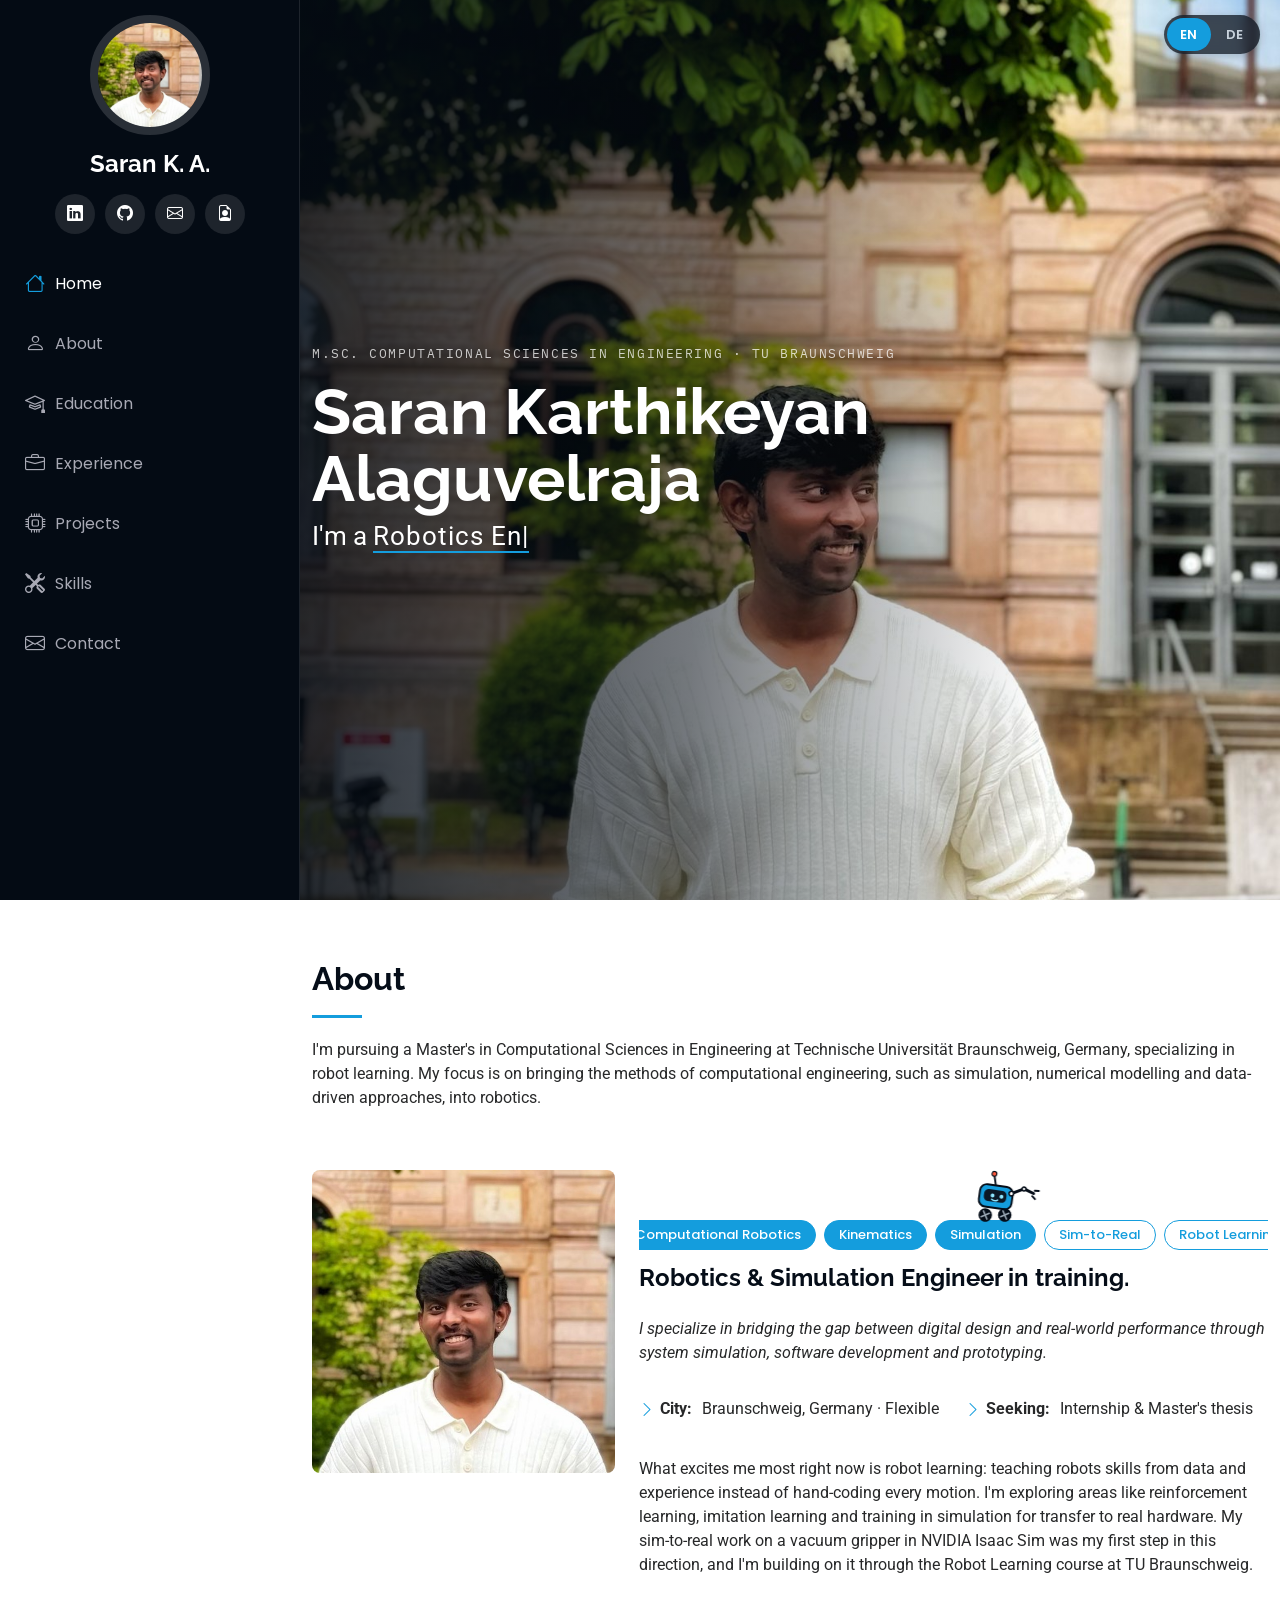
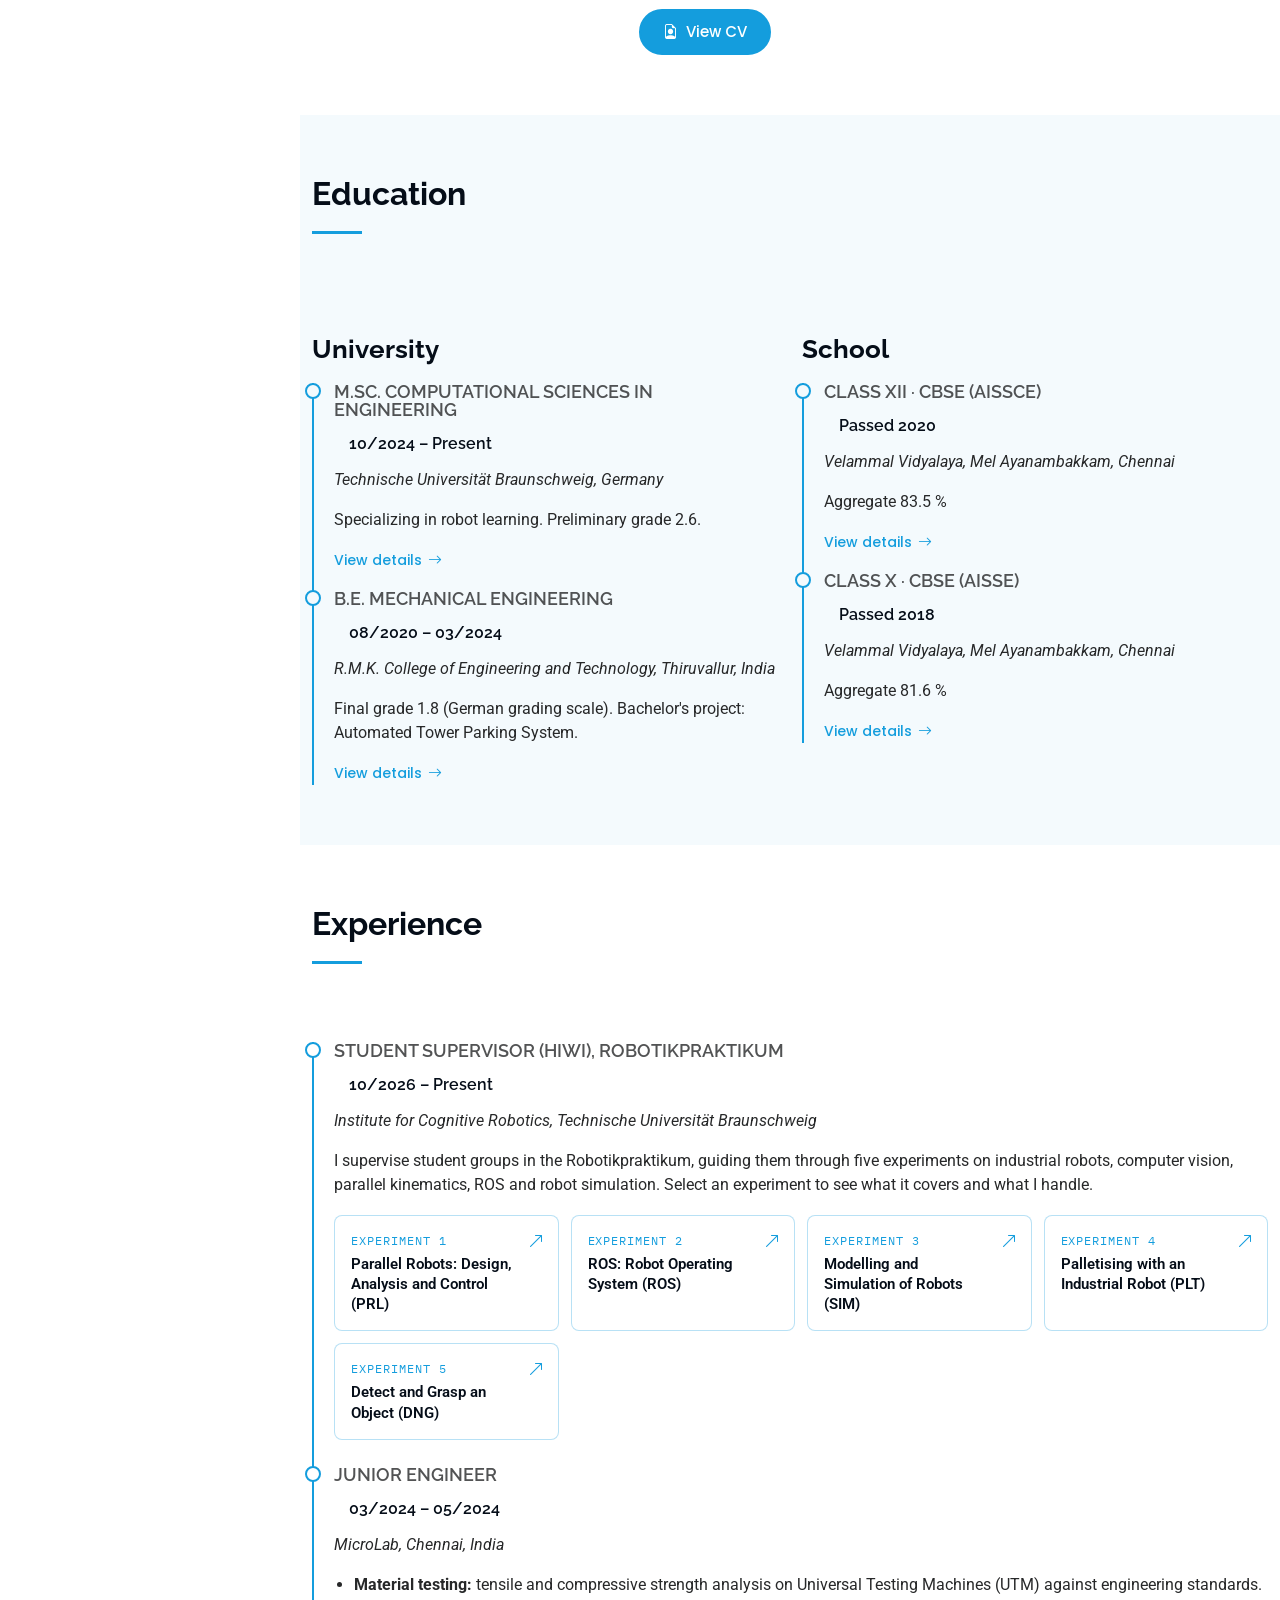
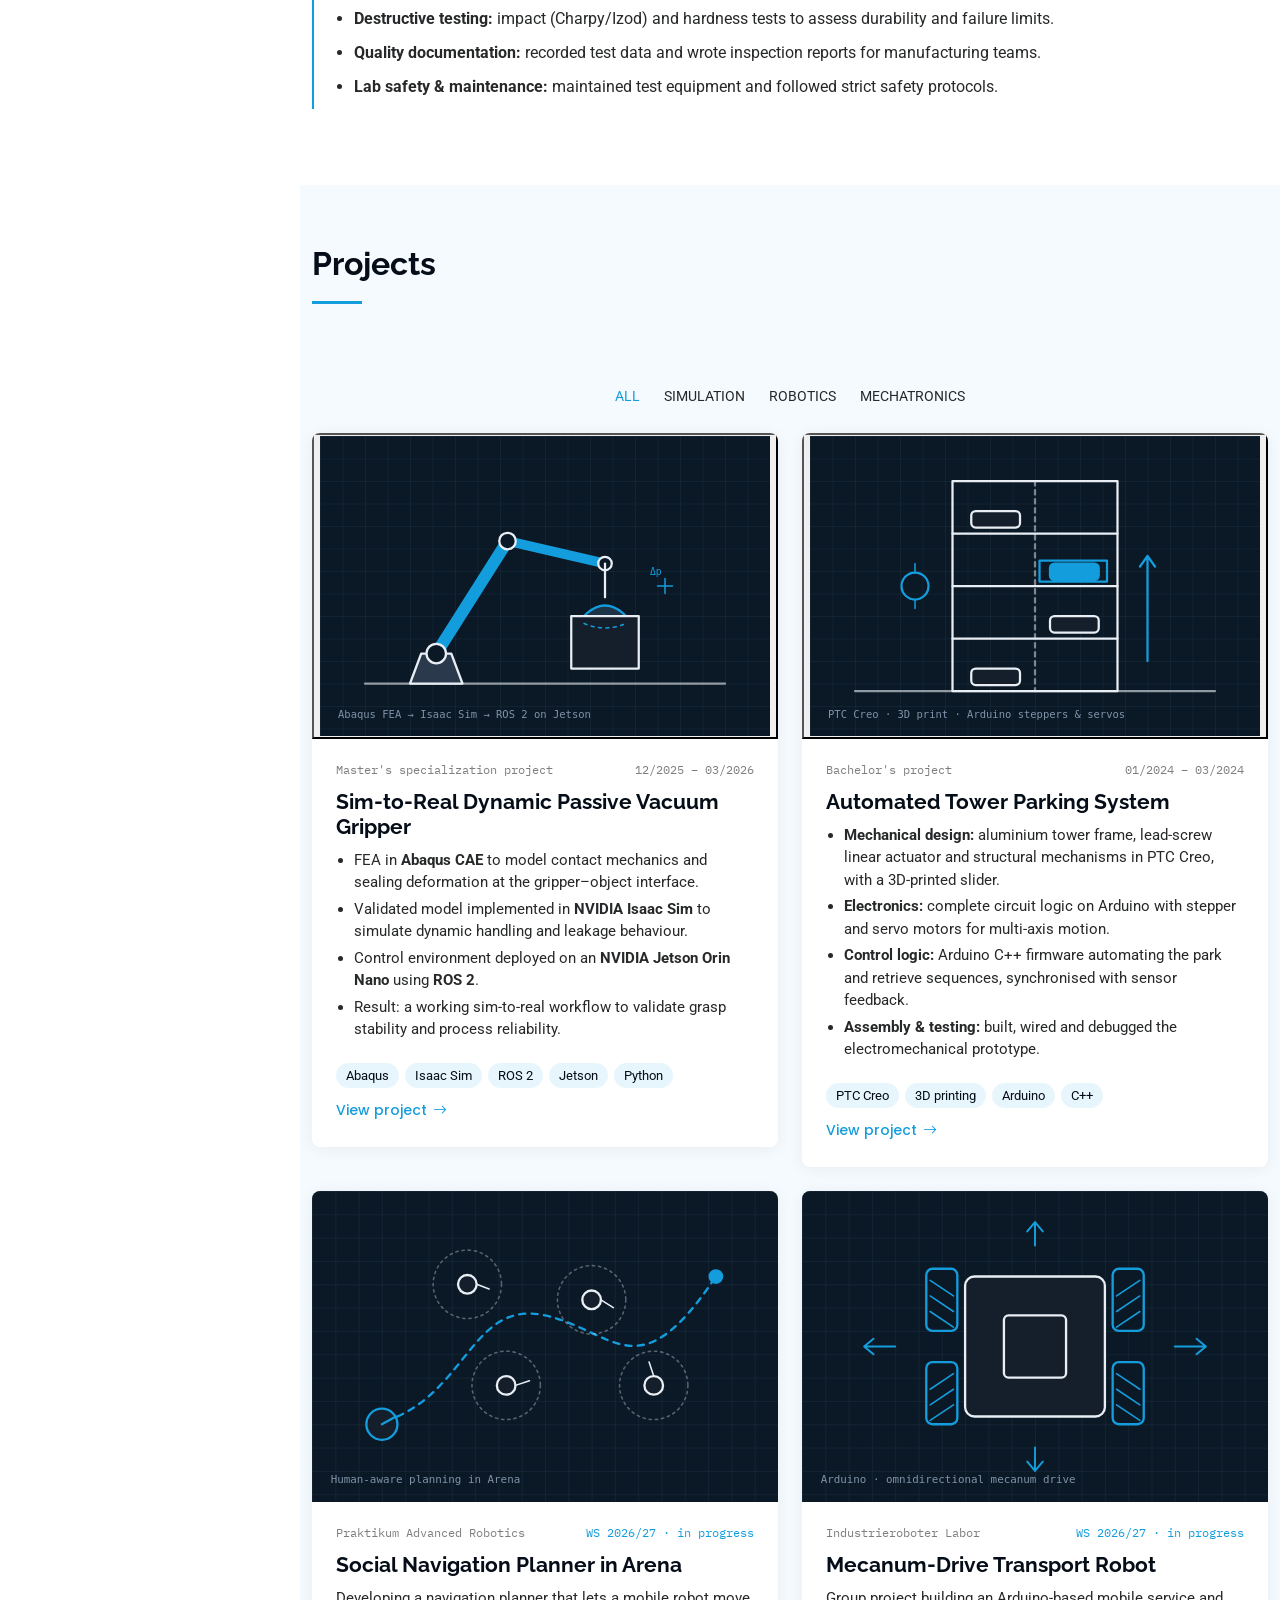
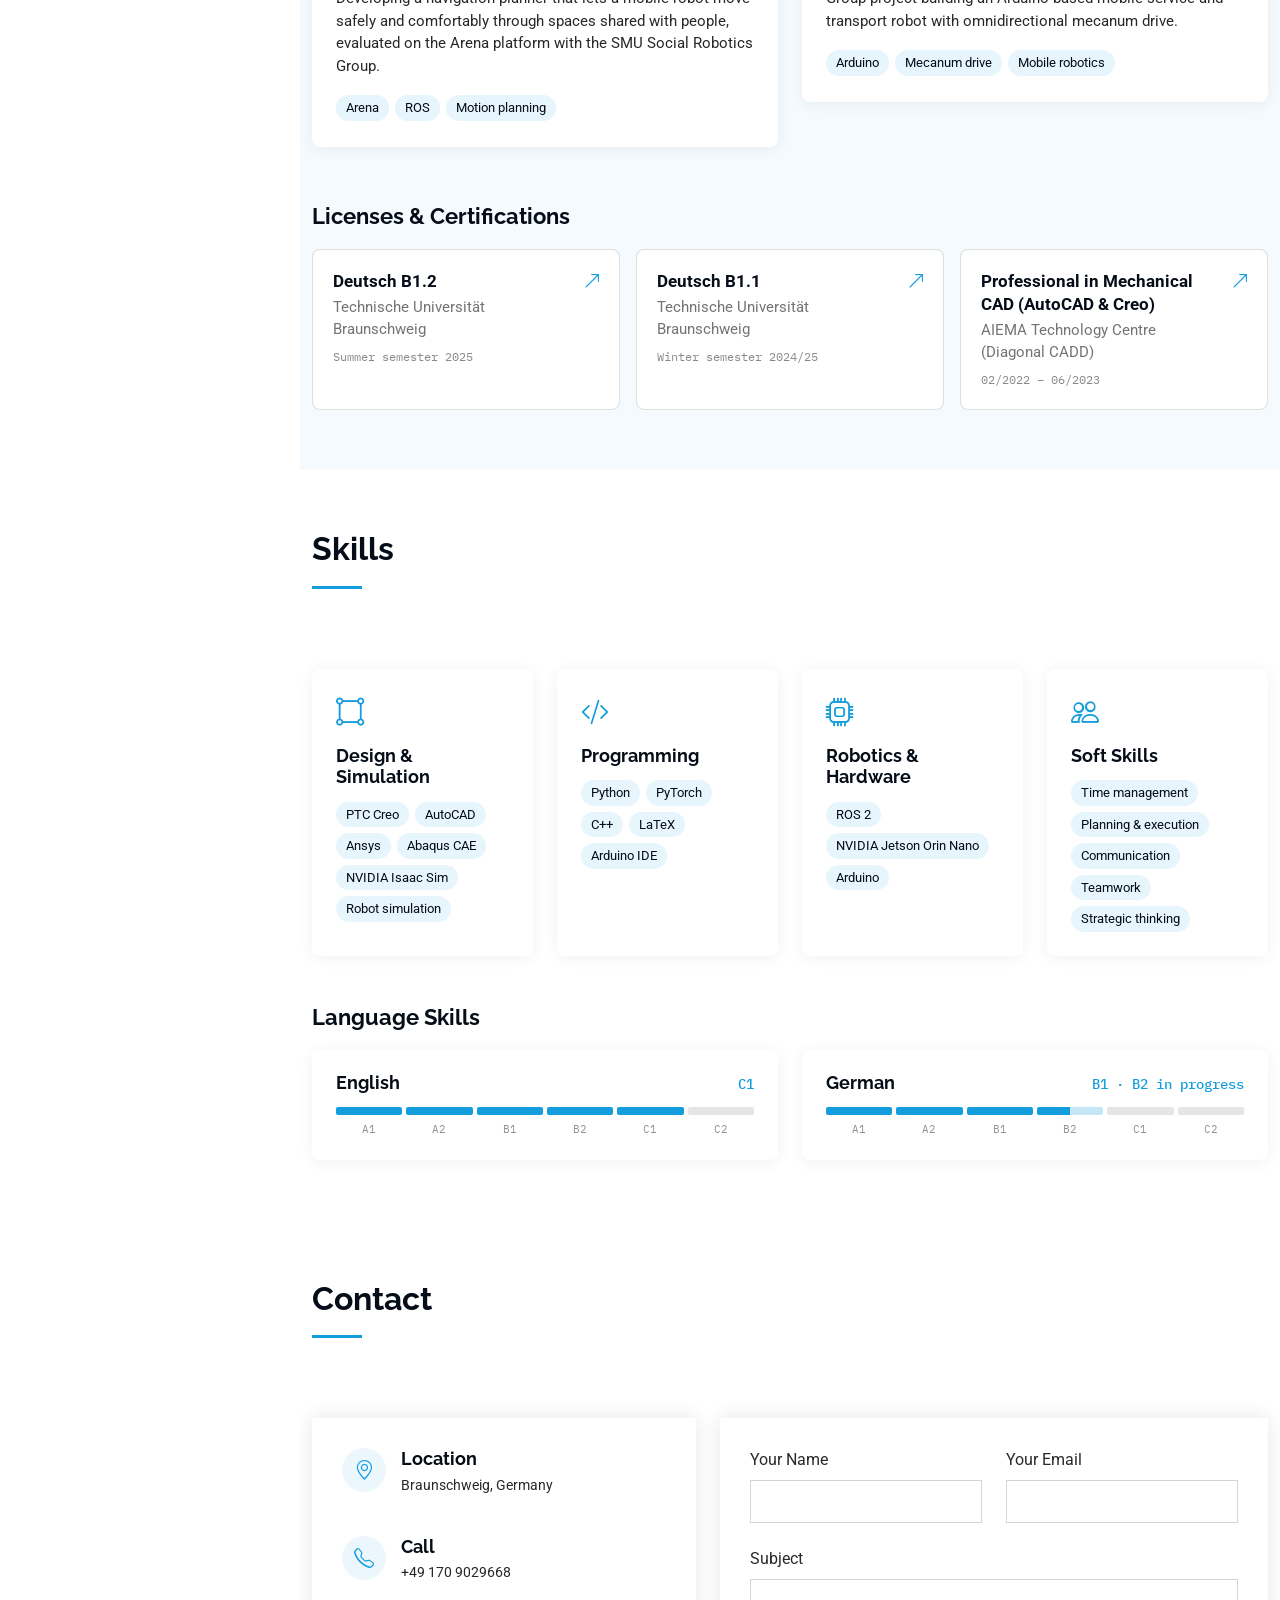
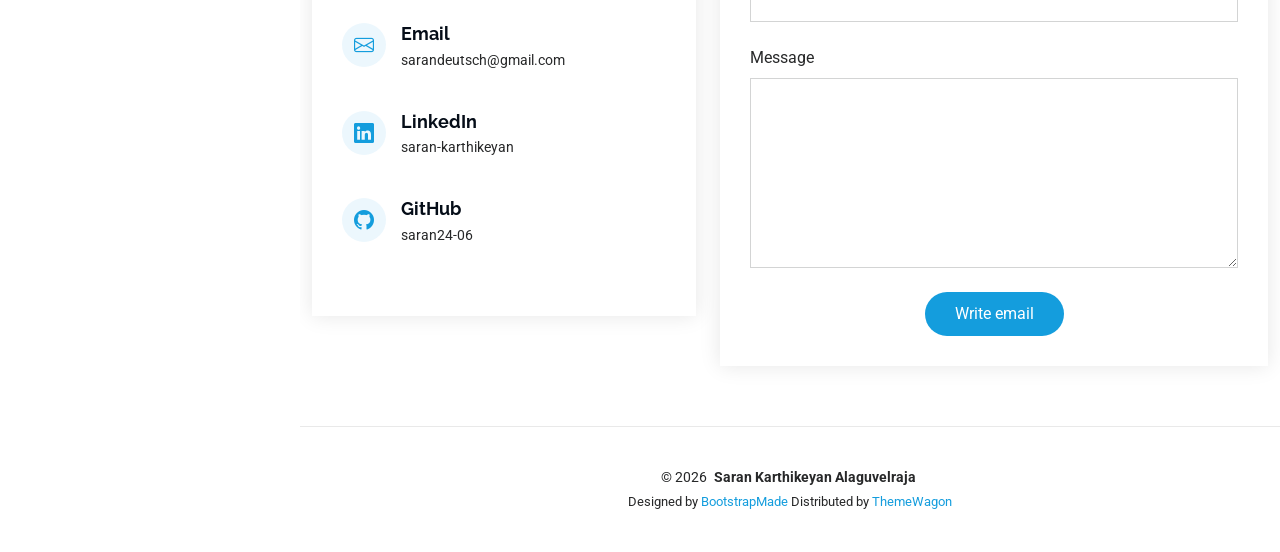
==== commit 9d7bb89e: "Add files via upload" ====
--- a/index.html
+++ b/index.html
@@ -286,9 +286,9 @@
 
             <div class="col-lg-6 portfolio-item isotope-item filter-sim filter-robotics">
               <article class="project-card">
-                <a href="assets/img/portfolio/vacuum-gripper.svg" class="glightbox project-img" data-gallery="projects" title="Sim-to-Real Dynamic Passive Vacuum Gripper">
+                <button type="button" class="project-img" data-bs-toggle="modal" data-bs-target="#projVacuum" title="Sim-to-Real Dynamic Passive Vacuum Gripper">
                   <img src="assets/img/portfolio/vacuum-gripper.svg" class="img-fluid" alt="Drawing of a robot arm with a suction gripper lifting a box">
-                </a>
+                </button>
                 <div class="project-body">
                   <div class="project-meta"><span>Master's specialization project</span><span>12/2025 – 03/2026</span></div>
                   <h3>Sim-to-Real Dynamic Passive Vacuum Gripper</h3>
@@ -299,25 +299,27 @@
                     <li>Result: a working sim-to-real workflow to validate grasp stability and process reliability.</li>
                   </ul>
                   <div class="chips"><span>Abaqus</span><span>Isaac Sim</span><span>ROS 2</span><span>Jetson</span><span>Python</span></div>
+                  <button type="button" class="detail-link" data-bs-toggle="modal" data-bs-target="#projVacuum">View project <i class="bi bi-arrow-right"></i></button>
                 </div>
               </article>
             </div>
 
             <div class="col-lg-6 portfolio-item isotope-item filter-mechatronics">
               <article class="project-card">
-                <a href="assets/img/portfolio/tower-parking.svg" class="glightbox project-img" data-gallery="projects" title="Automated Tower Parking System">
+                <button type="button" class="project-img" data-bs-toggle="modal" data-bs-target="#projTower" title="Automated Tower Parking System">
                   <img src="assets/img/portfolio/tower-parking.svg" class="img-fluid" alt="Drawing of a multi-level parking tower with a lift">
-                </a>
+                </button>
                 <div class="project-body">
                   <div class="project-meta"><span>Bachelor's project</span><span>01/2024 – 03/2024</span></div>
                   <h3>Automated Tower Parking System</h3>
                   <ul>
-                    <li><strong>Mechanical design:</strong> custom linear actuators and structural mechanisms in PTC Creo, built with 3D printing.</li>
+                    <li><strong>Mechanical design:</strong> aluminium tower frame, lead-screw linear actuator and structural mechanisms in PTC Creo, with a 3D-printed slider.</li>
                     <li><strong>Electronics:</strong> complete circuit logic on Arduino with stepper and servo motors for multi-axis motion.</li>
-                    <li><strong>Control logic:</strong> Python algorithms automating the parking sequence, synchronised with sensor feedback.</li>
+                    <li><strong>Control logic:</strong> Arduino C++ firmware automating the park and retrieve sequences, synchronised with sensor feedback.</li>
                     <li><strong>Assembly &amp; testing:</strong> built, wired and debugged the electromechanical prototype.</li>
                   </ul>
-                  <div class="chips"><span>PTC Creo</span><span>3D printing</span><span>Arduino</span><span>Python</span></div>
+                  <div class="chips"><span>PTC Creo</span><span>3D printing</span><span>Arduino</span><span>C++</span></div>
+                  <button type="button" class="detail-link" data-bs-toggle="modal" data-bs-target="#projTower">View project <i class="bi bi-arrow-right"></i></button>
                 </div>
               </article>
             </div>
@@ -593,7 +595,7 @@
             <p class="edu-meta">R.M.K. College of Engineering and Technology · Thiruvallur, India · Aug 2020 – Mar 2024</p>
             <ul>
               <li><strong>Grade:</strong> 1.8 (German grading scale)</li>
-              <li><strong>Bachelor's project:</strong> <em>Automated Tower Parking System</em>, a mechatronic prototype with custom linear actuators (PTC Creo, 3D printing), Arduino-driven stepper and servo motors and Python control logic.</li>
+              <li><strong>Bachelor's project:</strong> <em>Automated Tower Parking System</em>, a mechatronic prototype with an aluminium frame, a lead-screw linear actuator with a 3D-printed slider (PTC Creo), Arduino-driven stepper and servo motors, and Arduino C++ control logic.</li>
             </ul>
           </article>
 
@@ -670,7 +672,6 @@
             <div class="cert-topics">
               <h3>Details</h3>
               <dl class="cert-facts"><div><dt>Issuer</dt><dd>Technische Universität Braunschweig</dd></div><div><dt>Course</dt><dd>Deutsch B1.2 / German B1.2</dd></div><div><dt>CEFR level</dt><dd>B1.2</dd></div><div><dt>Semester</dt><dd>Summer semester 2025</dd></div><div><dt>Assessment</dt><dd>Written exam (90 min) and oral exam (15 min)</dd></div><div><dt>Grade</dt><dd>3.7</dd></div><div><dt>Credits</dt><dd>4 ECTS</dd></div></dl>
-              <p class="cert-verify">Verification no. SxhA-yHZ$-Rmtk at <a href="https://connect.tu-braunschweig.de/verify" target="_blank" rel="noopener">connect.tu-braunschweig.de/verify</a></p>
             </div>
           </div>
         </div>
@@ -691,8 +692,205 @@
             <div class="cert-topics">
               <h3>Details</h3>
               <dl class="cert-facts"><div><dt>Issuer</dt><dd>Technische Universität Braunschweig, International House</dd></div><div><dt>Course</dt><dd>Deutsch B1.1 / German B1.1</dd></div><div><dt>CEFR level</dt><dd>B1</dd></div><div><dt>Semester</dt><dd>Winter semester 2024/25</dd></div><div><dt>Assessment</dt><dd>Written exam (90 min) and oral exam (15 min)</dd></div><div><dt>Grade</dt><dd>3.7</dd></div><div><dt>Credits</dt><dd>4 ECTS</dd></div></dl>
-              <p class="cert-verify">Verification code XRAZ-Y595-XZ5T at <a href="https://aura.sz.etc.tu-bs.de/semester-check/" target="_blank" rel="noopener">aura.sz.etc.tu-bs.de/semester-check</a></p>
-            </div>
+            </div>
+          </div>
+        </div>
+      </div>
+    </div>
+  </div>
+
+  <!-- Project pop-up: Sim-to-Real Dynamic Passive Vacuum Gripper.
+       data-public="true" shows the GitHub button; "false" shows "Code: private for now" instead. -->
+  <div class="modal fade project-modal" id="projVacuum" tabindex="-1" aria-labelledby="projVacuumLabel" aria-hidden="true" data-public="false">
+    <div class="modal-dialog modal-xl modal-dialog-centered modal-dialog-scrollable">
+      <div class="modal-content">
+        <div class="modal-header">
+          <div>
+            <p class="proj-eyebrow">Master's specialization project · 12/2025 – 03/2026</p>
+            <h2 class="modal-title" id="projVacuumLabel">Sim-to-Real Dynamic Passive Vacuum Gripper</h2>
+            <p class="proj-sub">Institut für Werkzeugmaschinen und Fertigungstechnik (IWF), TU Braunschweig · Grade 1.7</p>
+          </div>
+          <button type="button" class="btn-close" data-bs-dismiss="modal" aria-label="Close"></button>
+        </div>
+        <div class="proj-bar">
+          <ul class="nav proj-tabs" role="tablist">
+            <li class="nav-item" role="presentation"><button class="nav-link active" data-bs-toggle="tab" data-bs-target="#projVacuum-overview" type="button" role="tab">Overview</button></li>
+            <li class="nav-item" role="presentation"><button class="nav-link" data-bs-toggle="tab" data-bs-target="#projVacuum-gallery" type="button" role="tab">Gallery</button></li>
+          </ul>
+          <a class="btn-repo" href="https://github.com/saran24-06/passive-vacuum-gripper-simulation" target="_blank" rel="noopener" data-repo><i class="bi bi-github"></i> View code on GitHub</a>
+          <span class="btn-repo is-private" data-repo-private><i class="bi bi-lock"></i> Code: private for now</span>
+        </div>
+        <div class="modal-body">
+          <div class="tab-content">
+
+            <div class="tab-pane fade show active" id="projVacuum-overview" role="tabpanel">
+              <div class="proj-overview">
+                <figure class="proj-hero">
+                  <img data-src="assets/projects/vacuum-gripper/compression_and_lift.gif" alt="Animated FE model of the suction cup compressing, sealing and lifting an object">
+                  <figcaption>FE model: compression, sealing and lifting</figcaption>
+                </figure>
+                <div class="proj-text">
+                  <p>A hybrid simulation framework that predicts how a passive vacuum suction gripper seals, builds vacuum, lifts and releases an object. A nonlinear finite element model in Abaqus captures the deformation of the elastomer bellows. The vacuum it creates is computed from the cavity volume, fed back into the model, and drives a Franka Emika Panda grasping task in NVIDIA Isaac Sim.</p>
+                  <h3>What I did</h3>
+                  <ul>
+                    <li>Built a 2D axisymmetric FE model with a Mooney–Rivlin material (NBR-55), frictional and self-contact, and a refined mesh at the sealing lip.</li>
+                    <li>Detected the moment of sealing from contact opening and pressure at a ring of lip nodes.</li>
+                    <li>Computed the cavity volume at every increment and derived the gauge pressure with Boyle's law.</li>
+                    <li>Automated the whole loop in Python: write the pressure back into the input file, re-run lifting, then a pull-off test for the holding force.</li>
+                    <li>Used the pressure–displacement curve as a surrogate in Isaac Sim, where a Franka state machine attaches and lifts once the vacuum exceeds 0.020 MPa.</li>
+                  </ul>
+                  <h3>Key results</h3>
+                  <ul>
+                    <li>Gauge pressure of about −0.025 MPa at the full 16 mm stroke.</li>
+                    <li>Peak von Mises stress of about 0.28 MPa, far below the strength of NBR rubber.</li>
+                    <li>The seal stays closed while lifting, and the holding capacity exceeds the 2.3 N requirement.</li>
+                    <li>Holding time of about 66 s at an assumed leakage rate of 10 cm³/min.</li>
+                  </ul>
+                  <p class="proj-note">Next step: validating the predictions on the physical Franka setup.</p>
+                  <div class="chips"><span>Abaqus/CAE 2024</span><span>Python (ODB API)</span><span>NVIDIA Isaac Sim</span><span>Lula IK</span><span>ROS 2</span><span>Jetson Orin Nano</span><span>PTC Creo</span></div>
+                </div>
+              </div>
+            </div>
+
+            <div class="tab-pane fade" id="projVacuum-gallery" role="tabpanel">
+              <div class="proj-gallery">
+              <figure>
+                <button type="button" class="proj-shot" aria-label="Enlarge: Axisymmetric FE model: compression, sealing and lifting"><img data-src="assets/projects/vacuum-gripper/compression_and_lift.gif" alt="Axisymmetric FE model: compression, sealing and lifting" loading="lazy"></button>
+                <figcaption>Axisymmetric FE model: compression, sealing and lifting</figcaption>
+              </figure>
+              <figure>
+                <button type="button" class="proj-shot" aria-label="Enlarge: Coupled vacuum–structural lifting, swept to 3D"><img data-src="assets/projects/vacuum-gripper/lifting_3d.gif" alt="Coupled vacuum–structural lifting, swept to 3D" loading="lazy"></button>
+                <figcaption>Coupled vacuum–structural lifting, swept to 3D</figcaption>
+              </figure>
+              <figure>
+                <button type="button" class="proj-shot" aria-label="Enlarge: Pull-off test: the sealing lip peels away"><img data-src="assets/projects/vacuum-gripper/pull_off.gif" alt="Pull-off test: the sealing lip peels away" loading="lazy"></button>
+                <figcaption>Pull-off test: the sealing lip peels away</figcaption>
+              </figure>
+              <figure>
+                <button type="button" class="proj-shot" aria-label="Enlarge: FE mesh, refined at the sealing lip"><img data-src="assets/projects/vacuum-gripper/fea_mesh.jpg" alt="FE mesh, refined at the sealing lip" loading="lazy"></button>
+                <figcaption>FE mesh, refined at the sealing lip</figcaption>
+              </figure>
+              <figure>
+                <button type="button" class="proj-shot" aria-label="Enlarge: Undeformed bellows (t = 0)"><img data-src="assets/projects/vacuum-gripper/deformation_kinematic_1.jpg" alt="Undeformed bellows (t = 0)" loading="lazy"></button>
+                <figcaption>Undeformed bellows (t = 0)</figcaption>
+              </figure>
+              <figure>
+                <button type="button" class="proj-shot" aria-label="Enlarge: Maximum compression (16 mm stroke)"><img data-src="assets/projects/vacuum-gripper/deformation_kinematic_2.jpg" alt="Maximum compression (16 mm stroke)" loading="lazy"></button>
+                <figcaption>Maximum compression (16 mm stroke)</figcaption>
+              </figure>
+              <figure>
+                <button type="button" class="proj-shot" aria-label="Enlarge: Contact pressure at seal formation"><img data-src="assets/projects/vacuum-gripper/cpress_seal.jpg" alt="Contact pressure at seal formation" loading="lazy"></button>
+                <figcaption>Contact pressure at seal formation</figcaption>
+              </figure>
+              <figure>
+                <button type="button" class="proj-shot" aria-label="Enlarge: Derived gauge pressure during the stroke"><img data-src="assets/projects/vacuum-gripper/pressure_vs_displacement.jpg" alt="Derived gauge pressure during the stroke" loading="lazy"></button>
+                <figcaption>Derived gauge pressure during the stroke</figcaption>
+              </figure>
+              <figure>
+                <button type="button" class="proj-shot" aria-label="Enlarge: Load sequence: compression, hold, pull-off"><img data-src="assets/projects/vacuum-gripper/load_sequence.jpg" alt="Load sequence: compression, hold, pull-off" loading="lazy"></button>
+                <figcaption>Load sequence: compression, hold, pull-off</figcaption>
+              </figure>
+              <figure>
+                <button type="button" class="proj-shot" aria-label="Enlarge: Gripper mounted on the Franka flange (Isaac Sim)"><img data-src="assets/projects/vacuum-gripper/isaac_flange_1.jpg" alt="Gripper mounted on the Franka flange (Isaac Sim)" loading="lazy"></button>
+                <figcaption>Gripper mounted on the Franka flange (Isaac Sim)</figcaption>
+              </figure>
+              <figure>
+                <button type="button" class="proj-shot" aria-label="Enlarge: Isaac Sim: approach"><img data-src="assets/projects/vacuum-gripper/isaac_approach.jpg" alt="Isaac Sim: approach" loading="lazy"></button>
+                <figcaption>Isaac Sim: approach</figcaption>
+              </figure>
+              <figure>
+                <button type="button" class="proj-shot" aria-label="Enlarge: Isaac Sim: contact"><img data-src="assets/projects/vacuum-gripper/isaac_contact.jpg" alt="Isaac Sim: contact" loading="lazy"></button>
+                <figcaption>Isaac Sim: contact</figcaption>
+              </figure>
+              <figure>
+                <button type="button" class="proj-shot" aria-label="Enlarge: Isaac Sim: grasp and lift"><img data-src="assets/projects/vacuum-gripper/isaac_grasp.jpg" alt="Isaac Sim: grasp and lift" loading="lazy"></button>
+                <figcaption>Isaac Sim: grasp and lift</figcaption>
+              </figure>
+              </div>
+            </div>
+
+          </div>
+        </div>
+      </div>
+    </div>
+  </div>
+
+  <!-- Project pop-up: Automated Tower Parking System.
+       data-public="true" shows the GitHub button; "false" shows "Code: private for now" instead. -->
+  <div class="modal fade project-modal" id="projTower" tabindex="-1" aria-labelledby="projTowerLabel" aria-hidden="true" data-public="true">
+    <div class="modal-dialog modal-xl modal-dialog-centered modal-dialog-scrollable">
+      <div class="modal-content">
+        <div class="modal-header">
+          <div>
+            <p class="proj-eyebrow">Bachelor's project · 01/2024 – 03/2024</p>
+            <h2 class="modal-title" id="projTowerLabel">Automated Tower Parking System</h2>
+            <p class="proj-sub">R.M.K. College of Engineering and Technology · Group project</p>
+          </div>
+          <button type="button" class="btn-close" data-bs-dismiss="modal" aria-label="Close"></button>
+        </div>
+        <div class="proj-bar">
+          <ul class="nav proj-tabs" role="tablist">
+            <li class="nav-item" role="presentation"><button class="nav-link active" data-bs-toggle="tab" data-bs-target="#projTower-overview" type="button" role="tab">Overview</button></li>
+            <li class="nav-item" role="presentation"><button class="nav-link" data-bs-toggle="tab" data-bs-target="#projTower-gallery" type="button" role="tab">Gallery</button></li>
+          </ul>
+          <a class="btn-repo" href="https://github.com/saran24-06/automated-tower-parking-system" target="_blank" rel="noopener" data-repo><i class="bi bi-github"></i> View code on GitHub</a>
+          <span class="btn-repo is-private" data-repo-private><i class="bi bi-lock"></i> Code: private for now</span>
+        </div>
+        <div class="modal-body">
+          <div class="tab-content">
+
+            <div class="tab-pane fade show active" id="projTower-overview" role="tabpanel">
+              <div class="proj-overview">
+                <figure class="proj-hero">
+                  <video controls playsinline preload="none" poster="assets/projects/tower-parking/demo-poster.jpg" aria-label="Demo video: parking a car">
+                    <source src="assets/projects/tower-parking/demo.mp4" type="video/mp4">
+                  </video>
+                  <figcaption>Demo video (real speed, 1:21): parking a car</figcaption>
+                </figure>
+                <div class="proj-text">
+                  <p>A working scale model of a tower car parking system. The driver enters a keypad code, a lead-screw lift carries the car to one of six slots on two levels, and an LCD shows which slots are free in real time. Final-year group project.</p>
+                  <h3>Highlights</h3>
+                  <ul>
+                    <li>Aluminium tower frame, lead-screw linear actuator with a 3D-printed slider, servo-driven lift arm and cantilever pallets, designed in AutoCAD and PTC Creo.</li>
+                    <li>Keypad-driven park and retrieve sequences for 6 slots on 2 levels. For example, B2* parks a car in level B, slot 2.</li>
+                    <li>Real-time slot occupancy from 6 IR sensors, shown on an I2C LCD.</li>
+                    <li>Three Arduino UNO boards for the lift controller, the slot display and the entry and exit gates, with circuits simulated in Tinkercad.</li>
+                    <li>Total build cost of about ₹12,200.</li>
+                  </ul>
+                  <div class="chips"><span>Arduino UNO</span><span>C++</span><span>Stepper &amp; servo motors</span><span>IR sensors</span><span>AutoCAD</span><span>PTC Creo</span><span>3D printing</span><span>Tinkercad</span></div>
+                </div>
+              </div>
+            </div>
+
+            <div class="tab-pane fade" id="projTower-gallery" role="tabpanel">
+              <div class="proj-gallery">
+              <figure>
+                <button type="button" class="proj-shot" aria-label="Enlarge: Final working model"><img data-src="assets/projects/tower-parking/model_front.jpg" alt="Final working model" loading="lazy"></button>
+                <figcaption>Final working model</figcaption>
+              </figure>
+              <figure>
+                <button type="button" class="proj-shot" aria-label="Enlarge: Linear actuator prototype"><img data-src="assets/projects/tower-parking/linear_actuator_prototype.jpg" alt="Linear actuator prototype" loading="lazy"></button>
+                <figcaption>Linear actuator prototype</figcaption>
+              </figure>
+              <figure>
+                <button type="button" class="proj-shot" aria-label="Enlarge: Control flowchart for all 12 park and retrieve cases"><img data-src="assets/projects/tower-parking/flowchart.jpg" alt="Control flowchart for all 12 park and retrieve cases" loading="lazy"></button>
+                <figcaption>Control flowchart for all 12 park and retrieve cases</figcaption>
+              </figure>
+              <figure>
+                <button type="button" class="proj-shot" aria-label="Enlarge: Block diagram: lift (linear actuator)"><img data-src="assets/projects/tower-parking/block_diagram_lift.jpg" alt="Block diagram: lift (linear actuator)" loading="lazy"></button>
+                <figcaption>Block diagram: lift (linear actuator)</figcaption>
+              </figure>
+              <figure>
+                <button type="button" class="proj-shot" aria-label="Enlarge: Block diagram: slot availability"><img data-src="assets/projects/tower-parking/block_diagram_slot_display.jpg" alt="Block diagram: slot availability" loading="lazy"></button>
+                <figcaption>Block diagram: slot availability</figcaption>
+              </figure>
+              <figure>
+                <button type="button" class="proj-shot" aria-label="Enlarge: Block diagram: entry and exit gates"><img data-src="assets/projects/tower-parking/block_diagram_gates.jpg" alt="Block diagram: entry and exit gates" loading="lazy"></button>
+                <figcaption>Block diagram: entry and exit gates</figcaption>
+              </figure>
+              </div>
+            </div>
+
           </div>
         </div>
       </div>
@@ -724,9 +922,9 @@
           <button type="button" class="btn-close" data-bs-dismiss="modal" aria-label="Close"></button>
         </div>
         <div class="modal-body">
-          <!-- CV shown as a page image (no download or print bar). To update: replace assets/img/cv/cv-en.jpg (German page uses cv-de.jpg) -->
+          <!-- CV shown as a page image (no download or print bar). Vector images (sharp at any zoom). To update: replace assets/img/cv/cv-en.svg (German page uses cv-de.svg) -->
           <div class="cv-pages" id="cv-pages">
-            <img data-src="assets/img/cv/cv-en.jpg" alt="CV of Saran Karthikeyan Alaguvelraja" draggable="false">
+            <img data-src="assets/img/cv/cv-en.svg" alt="CV of Saran Karthikeyan Alaguvelraja" draggable="false">
           </div>
         </div>
         <div class="modal-footer justify-content-center">
@@ -852,6 +1050,51 @@
       });
     })();
 
+    // Project pop-ups: load images when opened and show an enlarged image viewer inside the pop-up
+    document.querySelectorAll('.project-modal').forEach(function (m) {
+      var isPublic = m.dataset.public === 'true';
+      m.querySelectorAll('[data-repo]').forEach(function (el) { el.hidden = !isPublic; });
+      m.querySelectorAll('[data-repo-private]').forEach(function (el) { el.hidden = isPublic; });
+
+      m.addEventListener('show.bs.modal', function () {
+        m.querySelectorAll('img[data-src]').forEach(function (img) { img.src = img.dataset.src; img.removeAttribute('data-src'); });
+      });
+
+      // image viewer
+      var shots = Array.prototype.slice.call(m.querySelectorAll('.proj-shot'));
+      var viewer = document.createElement('div');
+      viewer.className = 'proj-viewer';
+      viewer.hidden = true;
+      viewer.innerHTML = '<button type="button" class="pv-close" aria-label="Close"><i class="bi bi-x-lg"></i></button>' +
+        '<button type="button" class="pv-prev" aria-label="Previous"><i class="bi bi-chevron-left"></i></button>' +
+        '<figure><img alt=""><figcaption></figcaption></figure>' +
+        '<button type="button" class="pv-next" aria-label="Next"><i class="bi bi-chevron-right"></i></button>';
+      m.appendChild(viewer);
+      var vImg = viewer.querySelector('img'), vCap = viewer.querySelector('figcaption'), cur = 0;
+      function show(i) {
+        cur = (i + shots.length) % shots.length;
+        var img = shots[cur].querySelector('img');
+        vImg.src = img.currentSrc || img.src || img.dataset.src;
+        vImg.alt = img.alt;
+        vCap.textContent = shots[cur].parentNode.querySelector('figcaption').textContent;
+        viewer.hidden = false;
+        viewer.querySelector('.pv-close').focus();
+      }
+      function close() { viewer.hidden = true; shots[cur].focus(); }
+      shots.forEach(function (b, i) { b.addEventListener('click', function () { show(i); }); });
+      viewer.querySelector('.pv-close').addEventListener('click', close);
+      viewer.querySelector('.pv-prev').addEventListener('click', function () { show(cur - 1); });
+      viewer.querySelector('.pv-next').addEventListener('click', function () { show(cur + 1); });
+      viewer.addEventListener('click', function (e) { if (e.target === viewer) close(); });
+      m.addEventListener('keydown', function (e) {
+        if (viewer.hidden) return;
+        if (e.key === 'Escape') { e.preventDefault(); e.stopImmediatePropagation(); close(); }
+        else if (e.key === 'ArrowLeft') show(cur - 1);
+        else if (e.key === 'ArrowRight') show(cur + 1);
+      }, true);
+      m.addEventListener('hidden.bs.modal', function () { viewer.hidden = true; m.querySelectorAll('video').forEach(function (v) { v.pause(); }); });
+    });
+
     // Language switch: keep the current section (#hash) when switching
     document.querySelectorAll('.lang-switch a').forEach(function (a) {
       a.addEventListener('click', function (e) {
